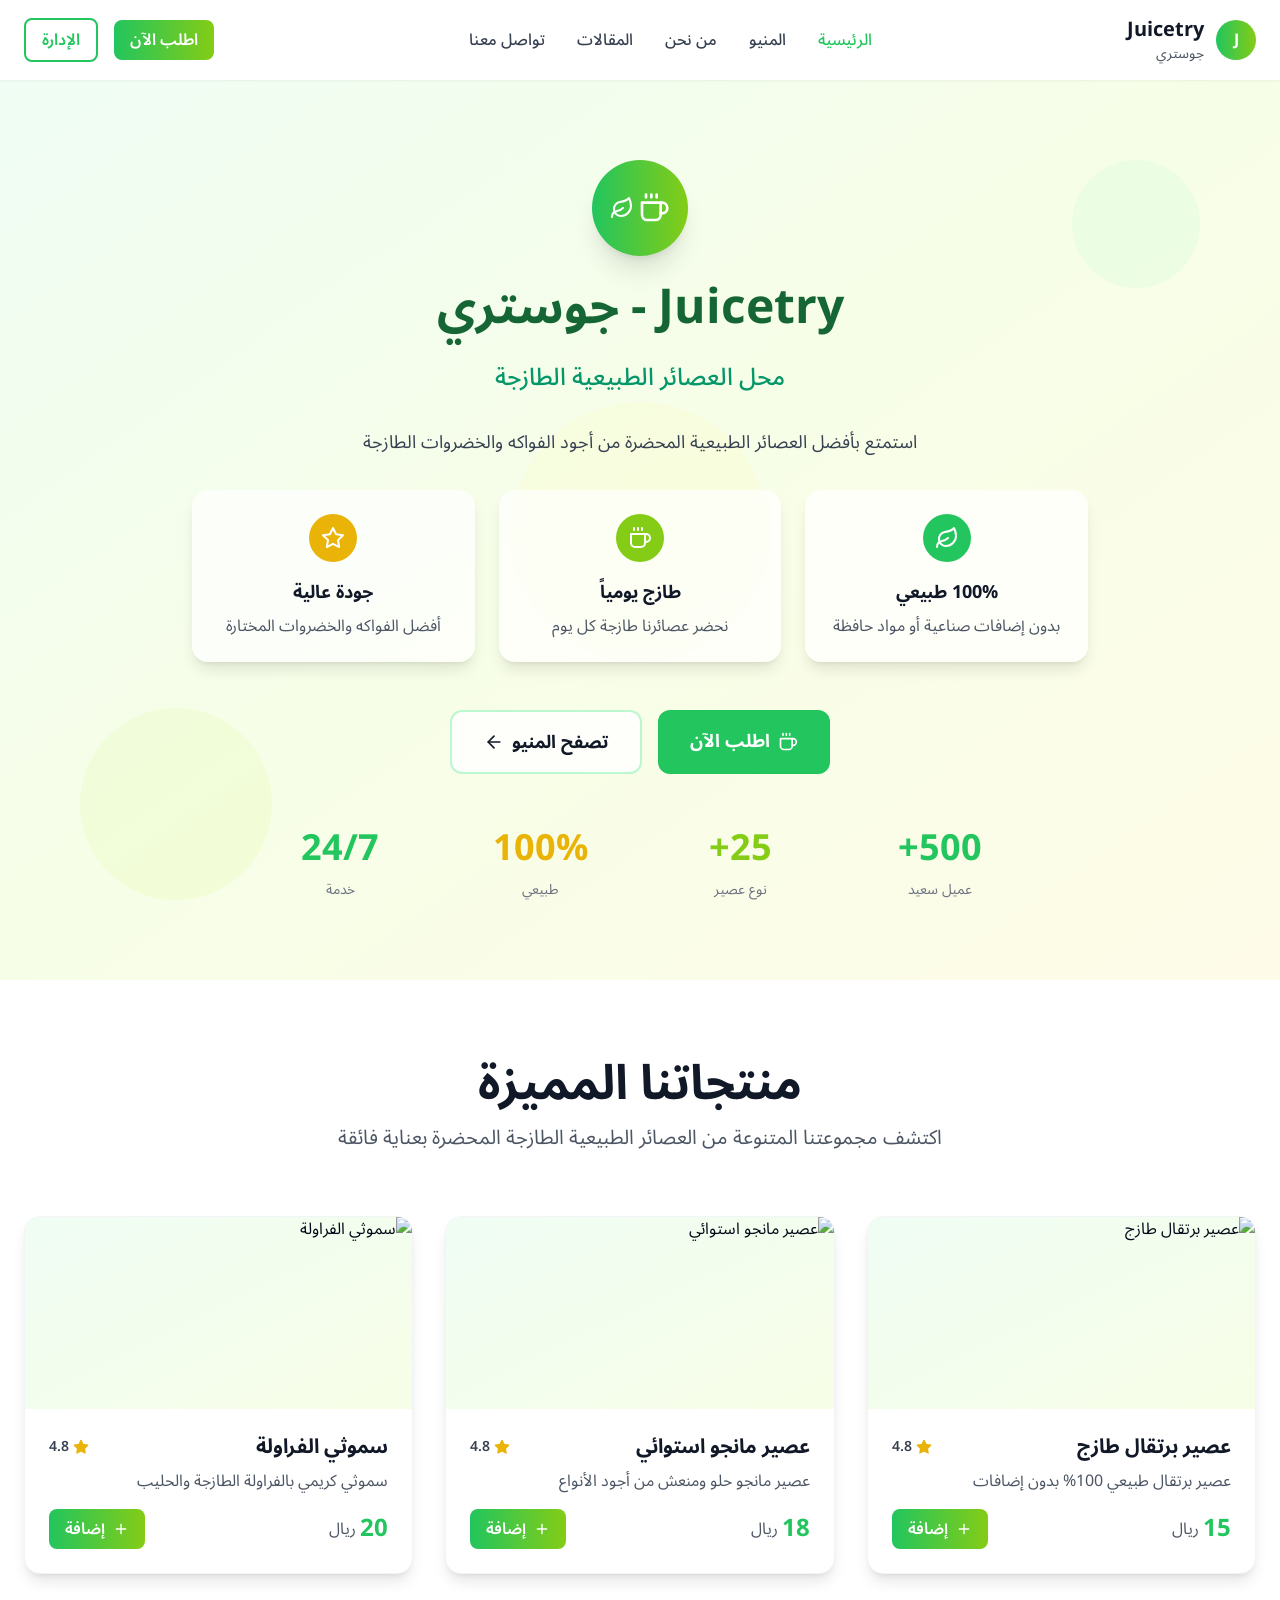
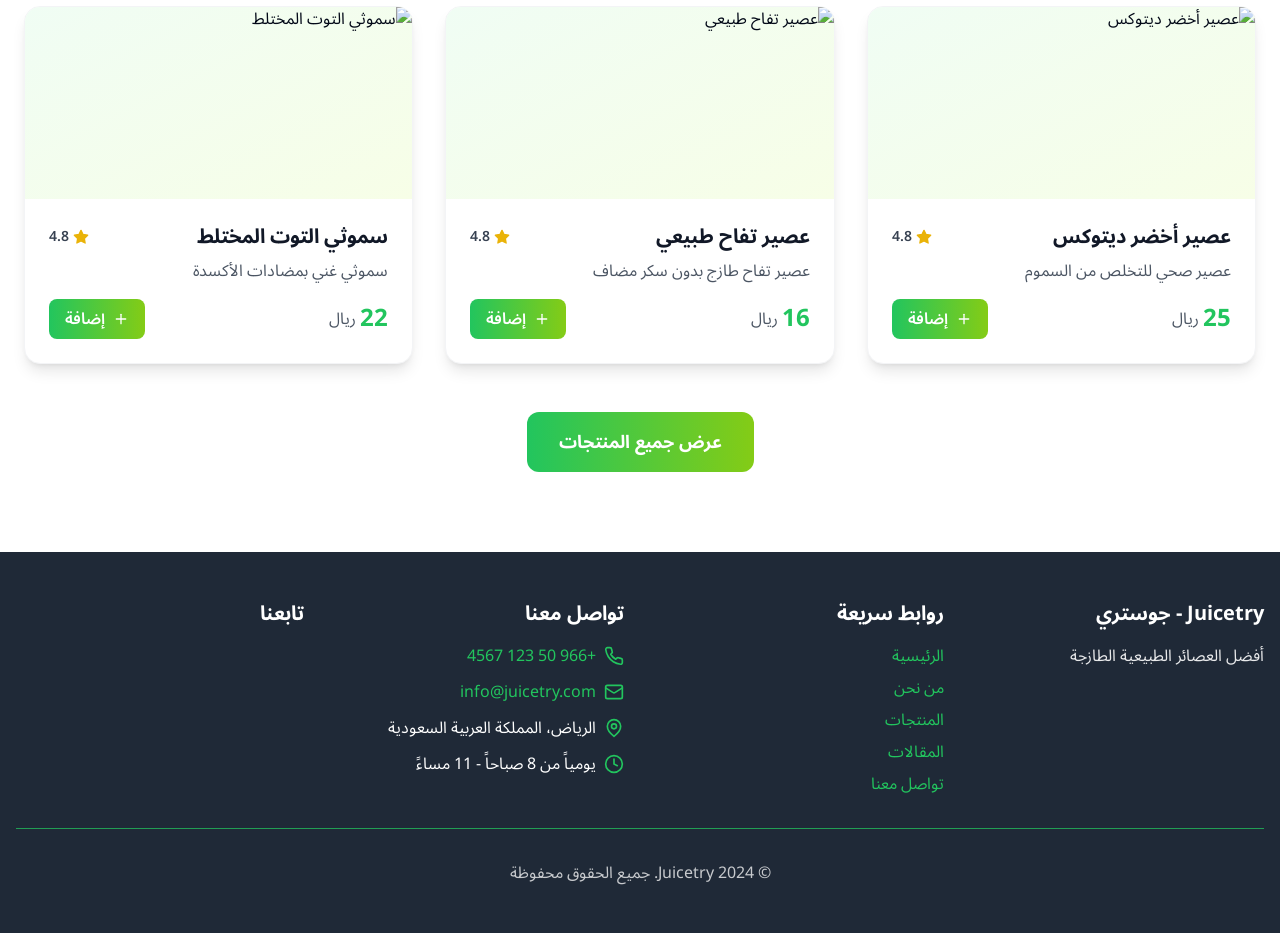
==== index.html @ 6164591e "deploy: 176f6577ddee6ef4f70b9b330761480bbc16059d" ====
<!doctype html>
<html lang="ar" dir="rtl">

<head>
  <meta charset="UTF-8" />
  <meta name="viewport" content="width=device-width, initial-scale=1.0" />
  
  <!-- Primary Meta Tags -->
  <title>Juicetry - جوستري | أفضل عصائر طبيعية طازجة في السعودية</title>
  <meta name="title" content="Juicetry - جوستري | أفضل عصائر طبيعية طازجة في السعودية" />
  <meta name="description" content="استمتع بأفضل العصائر الطبيعية الطازجة المحضرة يومياً من أجود الفواكه والخضروات. عصائر صحية ولذيذة في الرياض والمملكة العربية السعودية" />
  <meta name="keywords" content="عصائر طبيعية, عصير طازج, عصير صحي, جوستري, Juicetry, عصائر الرياض, عصائر السعودية, مشروبات صحية, عصير فواكه, عصير خضروات" />
  <meta name="author" content="Juicetry" />
  <meta name="robots" content="index, follow, max-image-preview:large, max-snippet:-1, max-video-preview:-1" />
  <meta name="googlebot" content="index, follow" />
  
  <!-- Open Graph / Facebook -->
  <meta property="og:type" content="website" />
  <meta property="og:url" content="https://juicetry.com/" />
  <meta property="og:title" content="Juicetry - جوستري | أفضل عصائر طبيعية طازجة" />
  <meta property="og:description" content="استمتع بأفضل العصائر الطبيعية الطازجة المحضرة يومياً من أجود الفواكه والخضروات" />
  <meta property="og:image" content="https://ijpugtvfckmptzegdchr.supabase.co/storage/v1/object/public/images/juicetry-og-image.jpg" />
  <meta property="og:site_name" content="Juicetry - جوستري" />
  <meta property="og:locale" content="ar_SA" />
  <meta property="og:locale:alternate" content="en_US" />
  
  <!-- Twitter -->
  <meta name="twitter:card" content="summary_large_image" />
  <meta name="twitter:url" content="https://juicetry.com/" />
  <meta name="twitter:title" content="Juicetry - جوستري | أفضل عصائر طبيعية طازجة" />
  <meta name="twitter:description" content="استمتع بأفضل العصائر الطبيعية الطازجة المحضرة يومياً من أجود الفواكه والخضروات" />
  <meta name="twitter:image" content="https://ijpugtvfckmptzegdchr.supabase.co/storage/v1/object/public/images/juicetry-og-image.jpg" />
  <meta name="twitter:site" content="@juicetry" />
  <meta name="twitter:creator" content="@juicetry" />
  
  <!-- Mobile -->
  <meta name="mobile-web-app-capable" content="yes" />
  <meta name="apple-mobile-web-app-capable" content="yes" />
  <meta name="apple-mobile-web-app-status-bar-style" content="default" />
  <meta name="apple-mobile-web-app-title" content="Juicetry" />
  
  <!-- Theme Color -->
  <meta name="theme-color" content="#22c55e" />
  <meta name="msapplication-TileColor" content="#22c55e" />
  
  <!-- Favicon -->
  <link rel="icon" type="image/svg+xml" href="/favicon.svg" />
  <link rel="apple-touch-icon" href="/apple-touch-icon.png" />
  
  <!-- Canonical -->
  <link rel="canonical" href="https://juicetry.com/" />
  
  <!-- Alternate Languages -->
  <link rel="alternate" hreflang="ar" href="https://juicetry.com/" />
  <link rel="alternate" hreflang="en" href="https://juicetry.com/en/" />
  <link rel="alternate" hreflang="x-default" href="https://juicetry.com/" />
  
  <!-- Preconnect -->
  <link rel="preconnect" href="https://ijpugtvfckmptzegdchr.supabase.co" />
  <link rel="dns-prefetch" href="https://ijpugtvfckmptzegdchr.supabase.co" />
  
  <!-- JSON-LD Structured Data -->
  <script type="application/ld+json">
  {
    "@context": "https://schema.org",
    "@type": "Restaurant",
    "name": "Juicetry - جوستري",
    "description": "أفضل عصائر طبيعية طازجة في السعودية",
    "url": "https://juicetry.com",
    "logo": "https://juicetry.com/logo.png",
    "image": "https://ijpugtvfckmptzegdchr.supabase.co/storage/v1/object/public/images/juicetry-og-image.jpg",
    "servesCuisine": "عصائر طبيعية",
    "priceRange": "$$",
    "address": {
      "@type": "PostalAddress",
      "addressCountry": "SA",
      "addressLocality": "الرياض",
      "addressRegion": "الرياض"
    },
    "geo": {
      "@type": "GeoCoordinates",
      "latitude": "24.7136",
      "longitude": "46.6753"
    },
    "telephone": "+966501234567",
    "openingHours": "Mo-Su 08:00-23:00",
    "sameAs": [
      "https://www.facebook.com/juicetry",
      "https://www.instagram.com/juicetry",
      "https://twitter.com/juicetry"
    ]
  }
  </script>
  <script type="module" crossorigin src="/assets/index-l0TXcqcv.js"></script>
  <link rel="stylesheet" crossorigin href="/assets/index-n435HY2Z.css">
</head>

<body>
  <div id="root"></div>
</body>

</html>
---- assets/index-n435HY2Z.css ----
@import"https://fonts.googleapis.com/css2?family=Noto+Sans+Arabic:wght@100;200;300;400;500;600;700;800;900&display=swap";:root{--primary-color: #edd674;--secondary-color: #f05a36;--accent-color: #9a488d;--neutral-color: #6b6b6b;--coral-color: #f5907e;--dark-color: #291719;--teal-color: #68a29f;--primary-50: #fefbf0;--primary-100: #fef7e0;--primary-200: #fdecc0;--primary-300: #fbd894;--primary-400: #f7c166;--primary-500: #edd674;--primary-600: #d4b84a;--primary-700: #b19b3c;--primary-800: #8f7d35;--primary-900: #756630;--secondary-50: #fef4f2;--secondary-100: #fee7e2;--secondary-200: #fdd4ca;--secondary-300: #fbb5a5;--secondary-400: #f78971;--secondary-500: #f05a36;--secondary-600: #e1421f;--secondary-700: #bd3317;--secondary-800: #9c2c18;--secondary-900: #822a1a;--accent-50: #faf7fc;--accent-100: #f4edf8;--accent-200: #eadcf1;--accent-300: #d9c0e6;--accent-400: #c297d6;--accent-500: #9a488d;--accent-600: #8a4080;--accent-700: #7a3872;--accent-800: #6b3065;--accent-900: #5c2858;--text-primary: #291719;--text-secondary: #6b6b6b;--text-light: #ffffff;--text-muted: #9ca3af;--bg-primary: #ffffff;--bg-secondary: #fefbf0;--bg-accent: #f9fafb;--bg-dark: #291719;--border-light: #e5e7eb;--border-medium: #d1d5db;--border-dark: #6b7280;--shadow-sm: 0 1px 2px 0 rgb(0 0 0 / .05);--shadow-md: 0 4px 6px -1px rgb(0 0 0 / .1), 0 2px 4px -2px rgb(0 0 0 / .1);--shadow-lg: 0 10px 15px -3px rgb(0 0 0 / .1), 0 4px 6px -4px rgb(0 0 0 / .1);--shadow-xl: 0 20px 25px -5px rgb(0 0 0 / .1), 0 8px 10px -6px rgb(0 0 0 / .1);--gradient-primary: linear-gradient(135deg, var(--primary-color) 0%, var(--secondary-color) 100%);--gradient-secondary: linear-gradient(135deg, var(--accent-color) 0%, var(--teal-color) 100%);--gradient-warm: linear-gradient(135deg, var(--coral-color) 0%, var(--secondary-color) 100%);--gradient-cool: linear-gradient(135deg, var(--teal-color) 0%, var(--accent-color) 100%)}.text-primary{color:var(--primary-color)}.text-secondary{color:var(--secondary-color)}.text-accent{color:var(--accent-color)}.text-dark{color:var(--dark-color)}.text-teal{color:var(--teal-color)}.text-coral{color:var(--coral-color)}.bg-primary{background-color:var(--primary-color)}.bg-secondary{background-color:var(--secondary-color)}.bg-accent{background-color:var(--accent-color)}.bg-dark{background-color:var(--dark-color)}.bg-teal{background-color:var(--teal-color)}.bg-coral{background-color:var(--coral-color)}.bg-gradient-primary{background:var(--gradient-primary)}.bg-gradient-secondary{background:var(--gradient-secondary)}.bg-gradient-warm{background:var(--gradient-warm)}.bg-gradient-cool{background:var(--gradient-cool)}.border-primary{border-color:var(--primary-color)}.border-secondary{border-color:var(--secondary-color)}.border-accent{border-color:var(--accent-color)}.btn-primary{background:var(--gradient-primary);color:var(--text-primary);border:none;padding:12px 24px;border-radius:12px;font-weight:600;transition:all .3s ease;box-shadow:var(--shadow-md)}.btn-primary:hover{transform:translateY(-2px);box-shadow:var(--shadow-lg)}.btn-secondary{background:var(--gradient-secondary);color:var(--text-light);border:none;padding:12px 24px;border-radius:12px;font-weight:600;transition:all .3s ease;box-shadow:var(--shadow-md)}.btn-secondary:hover{transform:translateY(-2px);box-shadow:var(--shadow-lg)}.card-modern{background:var(--bg-primary);border-radius:16px;box-shadow:var(--shadow-lg);overflow:hidden;transition:all .3s ease;border:1px solid var(--border-light)}.card-modern:hover{transform:translateY(-4px);box-shadow:var(--shadow-xl)}.text-gradient-primary{background:var(--gradient-primary);-webkit-background-clip:text;-webkit-text-fill-color:transparent;background-clip:text}.text-gradient-secondary{background:var(--gradient-secondary);-webkit-background-clip:text;-webkit-text-fill-color:transparent;background-clip:text}.loading-spinner{width:32px;height:32px;border:3px solid #f3f4f6;border-top:3px solid #22c55e;border-radius:50%;animation:spin 1s linear infinite}@keyframes spin{0%{transform:rotate(0)}to{transform:rotate(360deg)}}.animate-pulse-fast{animation:pulse-fast 1.5s cubic-bezier(.4,0,.6,1) infinite}@keyframes pulse-fast{0%,to{opacity:1}50%{opacity:.7}}.transition-fast{transition:all .2s ease-in-out}.gradient-green{background:linear-gradient(135deg,#22c55e,#84cc16)}.gradient-lime{background:linear-gradient(135deg,#84cc16,#eab308)}.gradient-natural{background:linear-gradient(135deg,#22c55e,#84cc16,#eab308)}.glass-light{background:#fffc;-webkit-backdrop-filter:blur(8px);backdrop-filter:blur(8px);border:1px solid rgba(255,255,255,.2)}.hover-lift{transition:transform .2s ease-in-out}.hover-lift:hover{transform:translateY(-2px)}.hover-scale{transition:transform .2s ease-in-out}.hover-scale:hover{transform:scale(1.02)}.shadow-soft{box-shadow:0 4px 6px -1px #0000001a,0 2px 4px -1px #0000000f}.shadow-medium{box-shadow:0 10px 15px -3px #0000001a,0 4px 6px -2px #0000000d}.will-change-transform{will-change:transform}.will-change-opacity{will-change:opacity}@media(prefers-reduced-motion:reduce){.animate-pulse-fast,.loading-spinner{animation:none}.transition-fast,.hover-lift,.hover-scale{transition:none}}@media(max-width:768px){.glass-light{-webkit-backdrop-filter:blur(4px);backdrop-filter:blur(4px)}}@media print{.loading-spinner,.animate-pulse-fast{display:none}}*,:before,:after{--tw-border-spacing-x: 0;--tw-border-spacing-y: 0;--tw-translate-x: 0;--tw-translate-y: 0;--tw-rotate: 0;--tw-skew-x: 0;--tw-skew-y: 0;--tw-scale-x: 1;--tw-scale-y: 1;--tw-pan-x: ;--tw-pan-y: ;--tw-pinch-zoom: ;--tw-scroll-snap-strictness: proximity;--tw-gradient-from-position: ;--tw-gradient-via-position: ;--tw-gradient-to-position: ;--tw-ordinal: ;--tw-slashed-zero: ;--tw-numeric-figure: ;--tw-numeric-spacing: ;--tw-numeric-fraction: ;--tw-ring-inset: ;--tw-ring-offset-width: 0px;--tw-ring-offset-color: #fff;--tw-ring-color: rgb(59 130 246 / .5);--tw-ring-offset-shadow: 0 0 #0000;--tw-ring-shadow: 0 0 #0000;--tw-shadow: 0 0 #0000;--tw-shadow-colored: 0 0 #0000;--tw-blur: ;--tw-brightness: ;--tw-contrast: ;--tw-grayscale: ;--tw-hue-rotate: ;--tw-invert: ;--tw-saturate: ;--tw-sepia: ;--tw-drop-shadow: ;--tw-backdrop-blur: ;--tw-backdrop-brightness: ;--tw-backdrop-contrast: ;--tw-backdrop-grayscale: ;--tw-backdrop-hue-rotate: ;--tw-backdrop-invert: ;--tw-backdrop-opacity: ;--tw-backdrop-saturate: ;--tw-backdrop-sepia: ;--tw-contain-size: ;--tw-contain-layout: ;--tw-contain-paint: ;--tw-contain-style: }::backdrop{--tw-border-spacing-x: 0;--tw-border-spacing-y: 0;--tw-translate-x: 0;--tw-translate-y: 0;--tw-rotate: 0;--tw-skew-x: 0;--tw-skew-y: 0;--tw-scale-x: 1;--tw-scale-y: 1;--tw-pan-x: ;--tw-pan-y: ;--tw-pinch-zoom: ;--tw-scroll-snap-strictness: proximity;--tw-gradient-from-position: ;--tw-gradient-via-position: ;--tw-gradient-to-position: ;--tw-ordinal: ;--tw-slashed-zero: ;--tw-numeric-figure: ;--tw-numeric-spacing: ;--tw-numeric-fraction: ;--tw-ring-inset: ;--tw-ring-offset-width: 0px;--tw-ring-offset-color: #fff;--tw-ring-color: rgb(59 130 246 / .5);--tw-ring-offset-shadow: 0 0 #0000;--tw-ring-shadow: 0 0 #0000;--tw-shadow: 0 0 #0000;--tw-shadow-colored: 0 0 #0000;--tw-blur: ;--tw-brightness: ;--tw-contrast: ;--tw-grayscale: ;--tw-hue-rotate: ;--tw-invert: ;--tw-saturate: ;--tw-sepia: ;--tw-drop-shadow: ;--tw-backdrop-blur: ;--tw-backdrop-brightness: ;--tw-backdrop-contrast: ;--tw-backdrop-grayscale: ;--tw-backdrop-hue-rotate: ;--tw-backdrop-invert: ;--tw-backdrop-opacity: ;--tw-backdrop-saturate: ;--tw-backdrop-sepia: ;--tw-contain-size: ;--tw-contain-layout: ;--tw-contain-paint: ;--tw-contain-style: }*,:before,:after{box-sizing:border-box;border-width:0;border-style:solid;border-color:#e5e7eb}:before,:after{--tw-content: ""}html,:host{line-height:1.5;-webkit-text-size-adjust:100%;-moz-tab-size:4;-o-tab-size:4;tab-size:4;font-family:Noto Sans Arabic,Cairo,Segoe UI,sans-serif;font-feature-settings:normal;font-variation-settings:normal;-webkit-tap-highlight-color:transparent}body{margin:0;line-height:inherit}hr{height:0;color:inherit;border-top-width:1px}abbr:where([title]){-webkit-text-decoration:underline dotted;text-decoration:underline dotted}h1,h2,h3,h4,h5,h6{font-size:inherit;font-weight:inherit}a{color:inherit;text-decoration:inherit}b,strong{font-weight:bolder}code,kbd,samp,pre{font-family:ui-monospace,SFMono-Regular,Menlo,Monaco,Consolas,Liberation Mono,Courier New,monospace;font-feature-settings:normal;font-variation-settings:normal;font-size:1em}small{font-size:80%}sub,sup{font-size:75%;line-height:0;position:relative;vertical-align:baseline}sub{bottom:-.25em}sup{top:-.5em}table{text-indent:0;border-color:inherit;border-collapse:collapse}button,input,optgroup,select,textarea{font-family:inherit;font-feature-settings:inherit;font-variation-settings:inherit;font-size:100%;font-weight:inherit;line-height:inherit;letter-spacing:inherit;color:inherit;margin:0;padding:0}button,select{text-transform:none}button,input:where([type=button]),input:where([type=reset]),input:where([type=submit]){-webkit-appearance:button;background-color:transparent;background-image:none}:-moz-focusring{outline:auto}:-moz-ui-invalid{box-shadow:none}progress{vertical-align:baseline}::-webkit-inner-spin-button,::-webkit-outer-spin-button{height:auto}[type=search]{-webkit-appearance:textfield;outline-offset:-2px}::-webkit-search-decoration{-webkit-appearance:none}::-webkit-file-upload-button{-webkit-appearance:button;font:inherit}summary{display:list-item}blockquote,dl,dd,h1,h2,h3,h4,h5,h6,hr,figure,p,pre{margin:0}fieldset{margin:0;padding:0}legend{padding:0}ol,ul,menu{list-style:none;margin:0;padding:0}dialog{padding:0}textarea{resize:vertical}input::-moz-placeholder,textarea::-moz-placeholder{opacity:1;color:#9ca3af}input::placeholder,textarea::placeholder{opacity:1;color:#9ca3af}button,[role=button]{cursor:pointer}:disabled{cursor:default}img,svg,video,canvas,audio,iframe,embed,object{display:block;vertical-align:middle}img,video{max-width:100%;height:auto}[hidden]:where(:not([hidden=until-found])){display:none}:root{--radius: .5rem;--background: 0 0% 100%;--foreground: 222.2 84% 4.9%;--card: 0 0% 100%;--card-foreground: 222.2 84% 4.9%;--popover: 0 0% 100%;--popover-foreground: 222.2 84% 4.9%;--primary: 222.2 47.4% 11.2%;--primary-foreground: 210 40% 98%;--secondary: 210 40% 96.1%;--secondary-foreground: 222.2 47.4% 11.2%;--muted: 210 40% 96.1%;--muted-foreground: 215.4 16.3% 46.9%;--accent: 210 40% 96.1%;--accent-foreground: 222.2 47.4% 11.2%;--destructive: 0 84.2% 60.2%;--destructive-foreground: 210 40% 98%;--border: 214.3 31.8% 91.4%;--input: 214.3 31.8% 91.4%;--ring: 222.2 84% 4.9%;--sidebar-background: 0 0% 98%;--sidebar-foreground: 240 5.3% 26.1%;--sidebar-primary: 240 5.9% 10%;--sidebar-primary-foreground: 0 0% 98%;--sidebar-accent: 240 4.8% 95.9%;--sidebar-accent-foreground: 240 5.9% 10%;--sidebar-border: 220 13% 91%;--sidebar-ring: 217.2 91.2% 59.8% }.dark{--background: 222.2 84% 4.9%;--foreground: 210 40% 98%;--card: 222.2 84% 4.9%;--card-foreground: 210 40% 98%;--popover: 222.2 84% 4.9%;--popover-foreground: 210 40% 98%;--primary: 210 40% 98%;--primary-foreground: 222.2 47.4% 11.2%;--secondary: 217.2 32.6% 17.5%;--secondary-foreground: 210 40% 98%;--muted: 217.2 32.6% 17.5%;--muted-foreground: 215 20.2% 65.1%;--accent: 217.2 32.6% 17.5%;--accent-foreground: 210 40% 98%;--destructive: 0 62.8% 30.6%;--destructive-foreground: 210 40% 98%;--border: 217.2 32.6% 17.5%;--input: 217.2 32.6% 17.5%;--ring: 212.7 26.8% 83.9%;--sidebar-background: 240 5.9% 10%;--sidebar-foreground: 240 4.8% 95.9%;--sidebar-primary: 224.3 76.3% 48%;--sidebar-primary-foreground: 0 0% 100%;--sidebar-accent: 240 3.7% 15.9%;--sidebar-accent-foreground: 240 4.8% 95.9%;--sidebar-border: 240 3.7% 15.9%;--sidebar-ring: 217.2 91.2% 59.8% }*{border-color:hsl(var(--border))}body{background-color:hsl(var(--background));color:hsl(var(--foreground));font-family:Noto Sans Arabic,Cairo,Segoe UI,Tahoma,Geneva,Verdana,sans-serif;direction:rtl;text-align:right}html{direction:rtl}.container{width:100%;margin-right:auto;margin-left:auto;padding-right:2rem;padding-left:2rem}@media(min-width:1400px){.container{max-width:1400px}}.visible{visibility:visible}.static{position:static}.absolute{position:absolute}.relative{position:relative}.sticky{position:sticky}.inset-0{top:0;right:0;bottom:0;left:0}.-bottom-1{bottom:-.25rem}.-bottom-4{bottom:-1rem}.-bottom-6{bottom:-1.5rem}.-bottom-8{bottom:-2rem}.-left-10{left:-2.5rem}.-left-12{left:-3rem}.-left-4{left:-1rem}.-left-6{left:-1.5rem}.-right-10{right:-2.5rem}.-right-12{right:-3rem}.-right-16{right:-4rem}.-right-3{right:-.75rem}.-right-4{right:-1rem}.-right-6{right:-1.5rem}.-top-3{top:-.75rem}.-top-4{top:-1rem}.-top-6{top:-1.5rem}.bottom-0{bottom:0}.bottom-10{bottom:2.5rem}.bottom-20{bottom:5rem}.bottom-24{bottom:6rem}.bottom-3{bottom:.75rem}.bottom-4{bottom:1rem}.bottom-6{bottom:1.5rem}.bottom-8{bottom:2rem}.left-0{left:0}.left-1\/2{left:50%}.left-1\/4{left:25%}.left-10{left:2.5rem}.left-16{left:4rem}.left-2{left:.5rem}.left-20{left:5rem}.left-3{left:.75rem}.left-4{left:1rem}.left-40{left:10rem}.left-6{left:1.5rem}.right-0{right:0}.right-10{right:2.5rem}.right-16{right:4rem}.right-2{right:.5rem}.right-20{right:5rem}.right-3{right:.75rem}.right-4{right:1rem}.top-0{top:0}.top-1\/2{top:50%}.top-10{top:2.5rem}.top-16{top:4rem}.top-2{top:.5rem}.top-2\.5{top:.625rem}.top-20{top:5rem}.top-3{top:.75rem}.top-4{top:1rem}.top-40{top:10rem}.top-full{top:100%}.z-10{z-index:10}.z-20{z-index:20}.z-40{z-index:40}.z-50{z-index:50}.order-1{order:1}.order-2{order:2}.order-3{order:3}.col-span-full{grid-column:1 / -1}.mx-4{margin-left:1rem;margin-right:1rem}.mx-auto{margin-left:auto;margin-right:auto}.my-2{margin-top:.5rem;margin-bottom:.5rem}.mb-1{margin-bottom:.25rem}.mb-12{margin-bottom:3rem}.mb-16{margin-bottom:4rem}.mb-2{margin-bottom:.5rem}.mb-20{margin-bottom:5rem}.mb-3{margin-bottom:.75rem}.mb-4{margin-bottom:1rem}.mb-6{margin-bottom:1.5rem}.mb-8{margin-bottom:2rem}.ml-1{margin-left:.25rem}.ml-2{margin-left:.5rem}.ml-4{margin-left:1rem}.mr-1{margin-right:.25rem}.mr-2{margin-right:.5rem}.mr-3{margin-right:.75rem}.mr-4{margin-right:1rem}.mr-auto{margin-right:auto}.mt-0\.5{margin-top:.125rem}.mt-1{margin-top:.25rem}.mt-12{margin-top:3rem}.mt-16{margin-top:4rem}.mt-2{margin-top:.5rem}.mt-3{margin-top:.75rem}.mt-4{margin-top:1rem}.mt-6{margin-top:1.5rem}.mt-8{margin-top:2rem}.mt-auto{margin-top:auto}.line-clamp-1{overflow:hidden;display:-webkit-box;-webkit-box-orient:vertical;-webkit-line-clamp:1}.line-clamp-2{overflow:hidden;display:-webkit-box;-webkit-box-orient:vertical;-webkit-line-clamp:2}.line-clamp-3{overflow:hidden;display:-webkit-box;-webkit-box-orient:vertical;-webkit-line-clamp:3}.line-clamp-4{overflow:hidden;display:-webkit-box;-webkit-box-orient:vertical;-webkit-line-clamp:4}.block{display:block}.inline-block{display:inline-block}.inline{display:inline}.flex{display:flex}.inline-flex{display:inline-flex}.table{display:table}.grid{display:grid}.hidden{display:none}.aspect-video{aspect-ratio:16 / 9}.h-0\.5{height:.125rem}.h-1{height:.25rem}.h-10{height:2.5rem}.h-11{height:2.75rem}.h-12{height:3rem}.h-16{height:4rem}.h-2{height:.5rem}.h-20{height:5rem}.h-24{height:6rem}.h-28{height:7rem}.h-3{height:.75rem}.h-32{height:8rem}.h-4{height:1rem}.h-40{height:10rem}.h-48{height:12rem}.h-5{height:1.25rem}.h-52{height:13rem}.h-56{height:14rem}.h-6{height:1.5rem}.h-64{height:16rem}.h-72{height:18rem}.h-8{height:2rem}.h-80{height:20rem}.h-9{height:2.25rem}.h-96{height:24rem}.h-\[500px\]{height:500px}.h-full{height:100%}.h-screen{height:100vh}.max-h-96{max-height:24rem}.max-h-\[90vh\]{max-height:90vh}.max-h-\[95vh\]{max-height:95vh}.max-h-\[calc\(95vh-60px\)\]{max-height:calc(95vh - 60px)}.min-h-96{min-height:24rem}.min-h-\[600px\]{min-height:600px}.min-h-screen{min-height:100vh}.w-1{width:.25rem}.w-10{width:2.5rem}.w-12{width:3rem}.w-16{width:4rem}.w-2{width:.5rem}.w-20{width:5rem}.w-24{width:6rem}.w-28{width:7rem}.w-3{width:.75rem}.w-32{width:8rem}.w-4{width:1rem}.w-40{width:10rem}.w-48{width:12rem}.w-5{width:1.25rem}.w-6{width:1.5rem}.w-64{width:16rem}.w-72{width:18rem}.w-8{width:2rem}.w-80{width:20rem}.w-96{width:24rem}.w-auto{width:auto}.w-full{width:100%}.min-w-0{min-width:0px}.max-w-2xl{max-width:42rem}.max-w-3xl{max-width:48rem}.max-w-4xl{max-width:56rem}.max-w-6xl{max-width:72rem}.max-w-7xl{max-width:80rem}.max-w-lg{max-width:32rem}.max-w-md{max-width:28rem}.max-w-none{max-width:none}.max-w-xs{max-width:20rem}.flex-1{flex:1 1 0%}.flex-shrink-0{flex-shrink:0}.flex-grow{flex-grow:1}.-translate-x-1\/2{--tw-translate-x: -50%;transform:translate(var(--tw-translate-x),var(--tw-translate-y)) rotate(var(--tw-rotate)) skew(var(--tw-skew-x)) skewY(var(--tw-skew-y)) scaleX(var(--tw-scale-x)) scaleY(var(--tw-scale-y))}.-translate-x-full{--tw-translate-x: -100%;transform:translate(var(--tw-translate-x),var(--tw-translate-y)) rotate(var(--tw-rotate)) skew(var(--tw-skew-x)) skewY(var(--tw-skew-y)) scaleX(var(--tw-scale-x)) scaleY(var(--tw-scale-y))}.-translate-y-1\/2{--tw-translate-y: -50%;transform:translate(var(--tw-translate-x),var(--tw-translate-y)) rotate(var(--tw-rotate)) skew(var(--tw-skew-x)) skewY(var(--tw-skew-y)) scaleX(var(--tw-scale-x)) scaleY(var(--tw-scale-y))}.-skew-x-12{--tw-skew-x: -12deg;transform:translate(var(--tw-translate-x),var(--tw-translate-y)) rotate(var(--tw-rotate)) skew(var(--tw-skew-x)) skewY(var(--tw-skew-y)) scaleX(var(--tw-scale-x)) scaleY(var(--tw-scale-y))}.scale-105{--tw-scale-x: 1.05;--tw-scale-y: 1.05;transform:translate(var(--tw-translate-x),var(--tw-translate-y)) rotate(var(--tw-rotate)) skew(var(--tw-skew-x)) skewY(var(--tw-skew-y)) scaleX(var(--tw-scale-x)) scaleY(var(--tw-scale-y))}.scale-110{--tw-scale-x: 1.1;--tw-scale-y: 1.1;transform:translate(var(--tw-translate-x),var(--tw-translate-y)) rotate(var(--tw-rotate)) skew(var(--tw-skew-x)) skewY(var(--tw-skew-y)) scaleX(var(--tw-scale-x)) scaleY(var(--tw-scale-y))}.scale-125{--tw-scale-x: 1.25;--tw-scale-y: 1.25;transform:translate(var(--tw-translate-x),var(--tw-translate-y)) rotate(var(--tw-rotate)) skew(var(--tw-skew-x)) skewY(var(--tw-skew-y)) scaleX(var(--tw-scale-x)) scaleY(var(--tw-scale-y))}.transform{transform:translate(var(--tw-translate-x),var(--tw-translate-y)) rotate(var(--tw-rotate)) skew(var(--tw-skew-x)) skewY(var(--tw-skew-y)) scaleX(var(--tw-scale-x)) scaleY(var(--tw-scale-y))}@keyframes bounce{0%,to{transform:translateY(-25%);animation-timing-function:cubic-bezier(.8,0,1,1)}50%{transform:none;animation-timing-function:cubic-bezier(0,0,.2,1)}}.animate-bounce{animation:bounce 1s infinite}@keyframes pulse{50%{opacity:.5}}.animate-pulse{animation:pulse 2s cubic-bezier(.4,0,.6,1) infinite}.cursor-not-allowed{cursor:not-allowed}.cursor-pointer{cursor:pointer}.resize-none{resize:none}.appearance-none{-webkit-appearance:none;-moz-appearance:none;appearance:none}.grid-cols-1{grid-template-columns:repeat(1,minmax(0,1fr))}.grid-cols-2{grid-template-columns:repeat(2,minmax(0,1fr))}.grid-cols-3{grid-template-columns:repeat(3,minmax(0,1fr))}.grid-cols-4{grid-template-columns:repeat(4,minmax(0,1fr))}.grid-cols-5{grid-template-columns:repeat(5,minmax(0,1fr))}.grid-cols-8{grid-template-columns:repeat(8,minmax(0,1fr))}.grid-cols-9{grid-template-columns:repeat(9,minmax(0,1fr))}.flex-col{flex-direction:column}.flex-wrap{flex-wrap:wrap}.items-start{align-items:flex-start}.items-end{align-items:flex-end}.items-center{align-items:center}.justify-end{justify-content:flex-end}.justify-center{justify-content:center}.justify-between{justify-content:space-between}.gap-0\.5{gap:.125rem}.gap-1{gap:.25rem}.gap-1\.5{gap:.375rem}.gap-12{gap:3rem}.gap-16{gap:4rem}.gap-2{gap:.5rem}.gap-3{gap:.75rem}.gap-4{gap:1rem}.gap-6{gap:1.5rem}.gap-8{gap:2rem}.space-x-1>:not([hidden])~:not([hidden]){--tw-space-x-reverse: 0;margin-right:calc(.25rem * var(--tw-space-x-reverse));margin-left:calc(.25rem * calc(1 - var(--tw-space-x-reverse)))}.space-y-1>:not([hidden])~:not([hidden]){--tw-space-y-reverse: 0;margin-top:calc(.25rem * calc(1 - var(--tw-space-y-reverse)));margin-bottom:calc(.25rem * var(--tw-space-y-reverse))}.space-y-2>:not([hidden])~:not([hidden]){--tw-space-y-reverse: 0;margin-top:calc(.5rem * calc(1 - var(--tw-space-y-reverse)));margin-bottom:calc(.5rem * var(--tw-space-y-reverse))}.space-y-3>:not([hidden])~:not([hidden]){--tw-space-y-reverse: 0;margin-top:calc(.75rem * calc(1 - var(--tw-space-y-reverse)));margin-bottom:calc(.75rem * var(--tw-space-y-reverse))}.space-y-4>:not([hidden])~:not([hidden]){--tw-space-y-reverse: 0;margin-top:calc(1rem * calc(1 - var(--tw-space-y-reverse)));margin-bottom:calc(1rem * var(--tw-space-y-reverse))}.space-y-6>:not([hidden])~:not([hidden]){--tw-space-y-reverse: 0;margin-top:calc(1.5rem * calc(1 - var(--tw-space-y-reverse)));margin-bottom:calc(1.5rem * var(--tw-space-y-reverse))}.space-y-8>:not([hidden])~:not([hidden]){--tw-space-y-reverse: 0;margin-top:calc(2rem * calc(1 - var(--tw-space-y-reverse)));margin-bottom:calc(2rem * var(--tw-space-y-reverse))}.divide-y>:not([hidden])~:not([hidden]){--tw-divide-y-reverse: 0;border-top-width:calc(1px * calc(1 - var(--tw-divide-y-reverse)));border-bottom-width:calc(1px * var(--tw-divide-y-reverse))}.divide-gray-200>:not([hidden])~:not([hidden]){--tw-divide-opacity: 1;border-color:rgb(229 231 235 / var(--tw-divide-opacity, 1))}.overflow-auto{overflow:auto}.overflow-hidden{overflow:hidden}.overflow-x-auto{overflow-x:auto}.overflow-y-auto{overflow-y:auto}.truncate{overflow:hidden;text-overflow:ellipsis;white-space:nowrap}.whitespace-nowrap{white-space:nowrap}.rounded{border-radius:.25rem}.rounded-2xl{border-radius:1rem}.rounded-3xl{border-radius:1.5rem}.rounded-full{border-radius:9999px}.rounded-lg{border-radius:var(--radius)}.rounded-xl{border-radius:.75rem}.rounded-r-full{border-top-right-radius:9999px;border-bottom-right-radius:9999px}.border{border-width:1px}.border-0{border-width:0px}.border-2{border-width:2px}.border-4{border-width:4px}.border-b{border-bottom-width:1px}.border-b-2{border-bottom-width:2px}.border-l-4{border-left-width:4px}.border-r{border-right-width:1px}.border-t{border-top-width:1px}.border-dashed{border-style:dashed}.border-accent{--tw-border-opacity: 1;border-color:rgb(154 72 141 / var(--tw-border-opacity, 1))}.border-blue-200{--tw-border-opacity: 1;border-color:rgb(191 219 254 / var(--tw-border-opacity, 1))}.border-blue-500{--tw-border-opacity: 1;border-color:rgb(59 130 246 / var(--tw-border-opacity, 1))}.border-gray-100{--tw-border-opacity: 1;border-color:rgb(243 244 246 / var(--tw-border-opacity, 1))}.border-gray-200{--tw-border-opacity: 1;border-color:rgb(229 231 235 / var(--tw-border-opacity, 1))}.border-gray-200\/50{border-color:#e5e7eb80}.border-gray-300{--tw-border-opacity: 1;border-color:rgb(209 213 219 / var(--tw-border-opacity, 1))}.border-gray-400{--tw-border-opacity: 1;border-color:rgb(156 163 175 / var(--tw-border-opacity, 1))}.border-gray-800{--tw-border-opacity: 1;border-color:rgb(31 41 55 / var(--tw-border-opacity, 1))}.border-green-100{--tw-border-opacity: 1;border-color:rgb(220 252 231 / var(--tw-border-opacity, 1))}.border-green-100\/50{border-color:#dcfce780}.border-green-200{--tw-border-opacity: 1;border-color:rgb(187 247 208 / var(--tw-border-opacity, 1))}.border-green-400{--tw-border-opacity: 1;border-color:rgb(74 222 128 / var(--tw-border-opacity, 1))}.border-green-500{--tw-border-opacity: 1;border-color:rgb(34 197 94 / var(--tw-border-opacity, 1))}.border-green-600{--tw-border-opacity: 1;border-color:rgb(22 163 74 / var(--tw-border-opacity, 1))}.border-indigo-600{--tw-border-opacity: 1;border-color:rgb(79 70 229 / var(--tw-border-opacity, 1))}.border-juicetry-dark{--tw-border-opacity: 1;border-color:rgb(41 23 25 / var(--tw-border-opacity, 1))}.border-juicetry-primary{--tw-border-opacity: 1;border-color:rgb(237 214 116 / var(--tw-border-opacity, 1))}.border-juicetry-primary\/30{border-color:#edd6744d}.border-orange-200{--tw-border-opacity: 1;border-color:rgb(254 215 170 / var(--tw-border-opacity, 1))}.border-orange-500{--tw-border-opacity: 1;border-color:rgb(249 115 22 / var(--tw-border-opacity, 1))}.border-orange-600{--tw-border-opacity: 1;border-color:rgb(234 88 12 / var(--tw-border-opacity, 1))}.border-primary{--tw-border-opacity: 1;border-color:rgb(237 214 116 / var(--tw-border-opacity, 1))}.border-purple-500{--tw-border-opacity: 1;border-color:rgb(168 85 247 / var(--tw-border-opacity, 1))}.border-red-200{--tw-border-opacity: 1;border-color:rgb(254 202 202 / var(--tw-border-opacity, 1))}.border-red-500{--tw-border-opacity: 1;border-color:rgb(239 68 68 / var(--tw-border-opacity, 1))}.border-secondary{--tw-border-opacity: 1;border-color:rgb(240 90 54 / var(--tw-border-opacity, 1))}.border-transparent{border-color:transparent}.border-white{--tw-border-opacity: 1;border-color:rgb(255 255 255 / var(--tw-border-opacity, 1))}.border-white\/20{border-color:#fff3}.border-white\/30{border-color:#ffffff4d}.border-yellow-200{--tw-border-opacity: 1;border-color:rgb(254 240 138 / var(--tw-border-opacity, 1))}.border-yellow-600{--tw-border-opacity: 1;border-color:rgb(202 138 4 / var(--tw-border-opacity, 1))}.border-t-transparent{border-top-color:transparent}.bg-accent{--tw-bg-opacity: 1;background-color:rgb(154 72 141 / var(--tw-bg-opacity, 1))}.bg-black{--tw-bg-opacity: 1;background-color:rgb(0 0 0 / var(--tw-bg-opacity, 1))}.bg-black\/20{background-color:#0003}.bg-black\/30{background-color:#0000004d}.bg-black\/40{background-color:#0006}.bg-black\/60{background-color:#0009}.bg-blue-100{--tw-bg-opacity: 1;background-color:rgb(219 234 254 / var(--tw-bg-opacity, 1))}.bg-blue-400{--tw-bg-opacity: 1;background-color:rgb(96 165 250 / var(--tw-bg-opacity, 1))}.bg-blue-50{--tw-bg-opacity: 1;background-color:rgb(239 246 255 / var(--tw-bg-opacity, 1))}.bg-blue-500{--tw-bg-opacity: 1;background-color:rgb(59 130 246 / var(--tw-bg-opacity, 1))}.bg-blue-600{--tw-bg-opacity: 1;background-color:rgb(37 99 235 / var(--tw-bg-opacity, 1))}.bg-emerald-100{--tw-bg-opacity: 1;background-color:rgb(209 250 229 / var(--tw-bg-opacity, 1))}.bg-gray-100{--tw-bg-opacity: 1;background-color:rgb(243 244 246 / var(--tw-bg-opacity, 1))}.bg-gray-200{--tw-bg-opacity: 1;background-color:rgb(229 231 235 / var(--tw-bg-opacity, 1))}.bg-gray-300{--tw-bg-opacity: 1;background-color:rgb(209 213 219 / var(--tw-bg-opacity, 1))}.bg-gray-400{--tw-bg-opacity: 1;background-color:rgb(156 163 175 / var(--tw-bg-opacity, 1))}.bg-gray-50{--tw-bg-opacity: 1;background-color:rgb(249 250 251 / var(--tw-bg-opacity, 1))}.bg-gray-500{--tw-bg-opacity: 1;background-color:rgb(107 114 128 / var(--tw-bg-opacity, 1))}.bg-gray-800{--tw-bg-opacity: 1;background-color:rgb(31 41 55 / var(--tw-bg-opacity, 1))}.bg-gray-900{--tw-bg-opacity: 1;background-color:rgb(17 24 39 / var(--tw-bg-opacity, 1))}.bg-green-100{--tw-bg-opacity: 1;background-color:rgb(220 252 231 / var(--tw-bg-opacity, 1))}.bg-green-200{--tw-bg-opacity: 1;background-color:rgb(187 247 208 / var(--tw-bg-opacity, 1))}.bg-green-400{--tw-bg-opacity: 1;background-color:rgb(74 222 128 / var(--tw-bg-opacity, 1))}.bg-green-50{--tw-bg-opacity: 1;background-color:rgb(240 253 244 / var(--tw-bg-opacity, 1))}.bg-green-500{--tw-bg-opacity: 1;background-color:rgb(34 197 94 / var(--tw-bg-opacity, 1))}.bg-green-600{--tw-bg-opacity: 1;background-color:rgb(22 163 74 / var(--tw-bg-opacity, 1))}.bg-indigo-100{--tw-bg-opacity: 1;background-color:rgb(224 231 255 / var(--tw-bg-opacity, 1))}.bg-indigo-600{--tw-bg-opacity: 1;background-color:rgb(79 70 229 / var(--tw-bg-opacity, 1))}.bg-juicetry-coral{--tw-bg-opacity: 1;background-color:rgb(240 90 54 / var(--tw-bg-opacity, 1))}.bg-juicetry-primary{--tw-bg-opacity: 1;background-color:rgb(237 214 116 / var(--tw-bg-opacity, 1))}.bg-juicetry-primary\/20{background-color:#edd67433}.bg-juicetry-primary\/90{background-color:#edd674e6}.bg-juicetry-purple{--tw-bg-opacity: 1;background-color:rgb(154 72 141 / var(--tw-bg-opacity, 1))}.bg-juicetry-teal{--tw-bg-opacity: 1;background-color:rgb(104 162 159 / var(--tw-bg-opacity, 1))}.bg-lime-100{--tw-bg-opacity: 1;background-color:rgb(236 252 203 / var(--tw-bg-opacity, 1))}.bg-lime-200{--tw-bg-opacity: 1;background-color:rgb(217 249 157 / var(--tw-bg-opacity, 1))}.bg-lime-500{--tw-bg-opacity: 1;background-color:rgb(132 204 22 / var(--tw-bg-opacity, 1))}.bg-orange-100{--tw-bg-opacity: 1;background-color:rgb(255 237 213 / var(--tw-bg-opacity, 1))}.bg-orange-200{--tw-bg-opacity: 1;background-color:rgb(254 215 170 / var(--tw-bg-opacity, 1))}.bg-orange-400{--tw-bg-opacity: 1;background-color:rgb(251 146 60 / var(--tw-bg-opacity, 1))}.bg-orange-50{--tw-bg-opacity: 1;background-color:rgb(255 247 237 / var(--tw-bg-opacity, 1))}.bg-orange-500{--tw-bg-opacity: 1;background-color:rgb(249 115 22 / var(--tw-bg-opacity, 1))}.bg-orange-600{--tw-bg-opacity: 1;background-color:rgb(234 88 12 / var(--tw-bg-opacity, 1))}.bg-pink-100{--tw-bg-opacity: 1;background-color:rgb(252 231 243 / var(--tw-bg-opacity, 1))}.bg-primary{--tw-bg-opacity: 1;background-color:rgb(237 214 116 / var(--tw-bg-opacity, 1))}.bg-purple-100{--tw-bg-opacity: 1;background-color:rgb(243 232 255 / var(--tw-bg-opacity, 1))}.bg-purple-200{--tw-bg-opacity: 1;background-color:rgb(233 213 255 / var(--tw-bg-opacity, 1))}.bg-purple-500{--tw-bg-opacity: 1;background-color:rgb(168 85 247 / var(--tw-bg-opacity, 1))}.bg-red-100{--tw-bg-opacity: 1;background-color:rgb(254 226 226 / var(--tw-bg-opacity, 1))}.bg-red-50{--tw-bg-opacity: 1;background-color:rgb(254 242 242 / var(--tw-bg-opacity, 1))}.bg-red-500{--tw-bg-opacity: 1;background-color:rgb(239 68 68 / var(--tw-bg-opacity, 1))}.bg-red-600{--tw-bg-opacity: 1;background-color:rgb(220 38 38 / var(--tw-bg-opacity, 1))}.bg-secondary{--tw-bg-opacity: 1;background-color:rgb(240 90 54 / var(--tw-bg-opacity, 1))}.bg-transparent{background-color:transparent}.bg-white{--tw-bg-opacity: 1;background-color:rgb(255 255 255 / var(--tw-bg-opacity, 1))}.bg-white\/10{background-color:#ffffff1a}.bg-white\/20{background-color:#fff3}.bg-white\/30{background-color:#ffffff4d}.bg-white\/5{background-color:#ffffff0d}.bg-white\/50{background-color:#ffffff80}.bg-white\/70{background-color:#ffffffb3}.bg-white\/80{background-color:#fffc}.bg-white\/90{background-color:#ffffffe6}.bg-white\/95{background-color:#fffffff2}.bg-yellow-100{--tw-bg-opacity: 1;background-color:rgb(254 249 195 / var(--tw-bg-opacity, 1))}.bg-yellow-200{--tw-bg-opacity: 1;background-color:rgb(254 240 138 / var(--tw-bg-opacity, 1))}.bg-yellow-300{--tw-bg-opacity: 1;background-color:rgb(253 224 71 / var(--tw-bg-opacity, 1))}.bg-yellow-400{--tw-bg-opacity: 1;background-color:rgb(250 204 21 / var(--tw-bg-opacity, 1))}.bg-yellow-50{--tw-bg-opacity: 1;background-color:rgb(254 252 232 / var(--tw-bg-opacity, 1))}.bg-yellow-500{--tw-bg-opacity: 1;background-color:rgb(234 179 8 / var(--tw-bg-opacity, 1))}.bg-yellow-600{--tw-bg-opacity: 1;background-color:rgb(202 138 4 / var(--tw-bg-opacity, 1))}.bg-opacity-20{--tw-bg-opacity: .2}.bg-opacity-50{--tw-bg-opacity: .5}.bg-opacity-70{--tw-bg-opacity: .7}.bg-\[radial-gradient\(circle_at_50\%_50\%\,rgba\(255\,255\,255\,0\.1\)_2px\,transparent_2px\)\]{background-image:radial-gradient(circle at 50% 50%,rgba(255,255,255,.1) 2px,transparent 2px)}.bg-gradient-to-b{background-image:linear-gradient(to bottom,var(--tw-gradient-stops))}.bg-gradient-to-br{background-image:linear-gradient(to bottom right,var(--tw-gradient-stops))}.bg-gradient-to-r{background-image:linear-gradient(to right,var(--tw-gradient-stops))}.bg-gradient-to-t{background-image:linear-gradient(to top,var(--tw-gradient-stops))}.from-amber-50{--tw-gradient-from: #fffbeb var(--tw-gradient-from-position);--tw-gradient-to: rgb(255 251 235 / 0) var(--tw-gradient-to-position);--tw-gradient-stops: var(--tw-gradient-from), var(--tw-gradient-to)}.from-amber-500{--tw-gradient-from: #f59e0b var(--tw-gradient-from-position);--tw-gradient-to: rgb(245 158 11 / 0) var(--tw-gradient-to-position);--tw-gradient-stops: var(--tw-gradient-from), var(--tw-gradient-to)}.from-black\/50{--tw-gradient-from: rgb(0 0 0 / .5) var(--tw-gradient-from-position);--tw-gradient-to: rgb(0 0 0 / 0) var(--tw-gradient-to-position);--tw-gradient-stops: var(--tw-gradient-from), var(--tw-gradient-to)}.from-black\/60{--tw-gradient-from: rgb(0 0 0 / .6) var(--tw-gradient-from-position);--tw-gradient-to: rgb(0 0 0 / 0) var(--tw-gradient-to-position);--tw-gradient-stops: var(--tw-gradient-from), var(--tw-gradient-to)}.from-blue-400{--tw-gradient-from: #60a5fa var(--tw-gradient-from-position);--tw-gradient-to: rgb(96 165 250 / 0) var(--tw-gradient-to-position);--tw-gradient-stops: var(--tw-gradient-from), var(--tw-gradient-to)}.from-blue-50{--tw-gradient-from: #eff6ff var(--tw-gradient-from-position);--tw-gradient-to: rgb(239 246 255 / 0) var(--tw-gradient-to-position);--tw-gradient-stops: var(--tw-gradient-from), var(--tw-gradient-to)}.from-blue-500{--tw-gradient-from: #3b82f6 var(--tw-gradient-from-position);--tw-gradient-to: rgb(59 130 246 / 0) var(--tw-gradient-to-position);--tw-gradient-stops: var(--tw-gradient-from), var(--tw-gradient-to)}.from-cyan-100{--tw-gradient-from: #cffafe var(--tw-gradient-from-position);--tw-gradient-to: rgb(207 250 254 / 0) var(--tw-gradient-to-position);--tw-gradient-stops: var(--tw-gradient-from), var(--tw-gradient-to)}.from-emerald-100{--tw-gradient-from: #d1fae5 var(--tw-gradient-from-position);--tw-gradient-to: rgb(209 250 229 / 0) var(--tw-gradient-to-position);--tw-gradient-stops: var(--tw-gradient-from), var(--tw-gradient-to)}.from-emerald-50{--tw-gradient-from: #ecfdf5 var(--tw-gradient-from-position);--tw-gradient-to: rgb(236 253 245 / 0) var(--tw-gradient-to-position);--tw-gradient-stops: var(--tw-gradient-from), var(--tw-gradient-to)}.from-emerald-500{--tw-gradient-from: #10b981 var(--tw-gradient-from-position);--tw-gradient-to: rgb(16 185 129 / 0) var(--tw-gradient-to-position);--tw-gradient-stops: var(--tw-gradient-from), var(--tw-gradient-to)}.from-gray-100{--tw-gradient-from: #f3f4f6 var(--tw-gradient-from-position);--tw-gradient-to: rgb(243 244 246 / 0) var(--tw-gradient-to-position);--tw-gradient-stops: var(--tw-gradient-from), var(--tw-gradient-to)}.from-gray-50{--tw-gradient-from: #f9fafb var(--tw-gradient-from-position);--tw-gradient-to: rgb(249 250 251 / 0) var(--tw-gradient-to-position);--tw-gradient-stops: var(--tw-gradient-from), var(--tw-gradient-to)}.from-gray-50\/50{--tw-gradient-from: rgb(249 250 251 / .5) var(--tw-gradient-from-position);--tw-gradient-to: rgb(249 250 251 / 0) var(--tw-gradient-to-position);--tw-gradient-stops: var(--tw-gradient-from), var(--tw-gradient-to)}.from-gray-900{--tw-gradient-from: #111827 var(--tw-gradient-from-position);--tw-gradient-to: rgb(17 24 39 / 0) var(--tw-gradient-to-position);--tw-gradient-stops: var(--tw-gradient-from), var(--tw-gradient-to)}.from-green-100{--tw-gradient-from: #dcfce7 var(--tw-gradient-from-position);--tw-gradient-to: rgb(220 252 231 / 0) var(--tw-gradient-to-position);--tw-gradient-stops: var(--tw-gradient-from), var(--tw-gradient-to)}.from-green-200{--tw-gradient-from: #bbf7d0 var(--tw-gradient-from-position);--tw-gradient-to: rgb(187 247 208 / 0) var(--tw-gradient-to-position);--tw-gradient-stops: var(--tw-gradient-from), var(--tw-gradient-to)}.from-green-300{--tw-gradient-from: #86efac var(--tw-gradient-from-position);--tw-gradient-to: rgb(134 239 172 / 0) var(--tw-gradient-to-position);--tw-gradient-stops: var(--tw-gradient-from), var(--tw-gradient-to)}.from-green-400{--tw-gradient-from: #4ade80 var(--tw-gradient-from-position);--tw-gradient-to: rgb(74 222 128 / 0) var(--tw-gradient-to-position);--tw-gradient-stops: var(--tw-gradient-from), var(--tw-gradient-to)}.from-green-50{--tw-gradient-from: #f0fdf4 var(--tw-gradient-from-position);--tw-gradient-to: rgb(240 253 244 / 0) var(--tw-gradient-to-position);--tw-gradient-stops: var(--tw-gradient-from), var(--tw-gradient-to)}.from-green-500{--tw-gradient-from: #22c55e var(--tw-gradient-from-position);--tw-gradient-to: rgb(34 197 94 / 0) var(--tw-gradient-to-position);--tw-gradient-stops: var(--tw-gradient-from), var(--tw-gradient-to)}.from-green-600{--tw-gradient-from: #16a34a var(--tw-gradient-from-position);--tw-gradient-to: rgb(22 163 74 / 0) var(--tw-gradient-to-position);--tw-gradient-stops: var(--tw-gradient-from), var(--tw-gradient-to)}.from-green-700{--tw-gradient-from: #15803d var(--tw-gradient-from-position);--tw-gradient-to: rgb(21 128 61 / 0) var(--tw-gradient-to-position);--tw-gradient-stops: var(--tw-gradient-from), var(--tw-gradient-to)}.from-indigo-100{--tw-gradient-from: #e0e7ff var(--tw-gradient-from-position);--tw-gradient-to: rgb(224 231 255 / 0) var(--tw-gradient-to-position);--tw-gradient-stops: var(--tw-gradient-from), var(--tw-gradient-to)}.from-indigo-400{--tw-gradient-from: #818cf8 var(--tw-gradient-from-position);--tw-gradient-to: rgb(129 140 248 / 0) var(--tw-gradient-to-position);--tw-gradient-stops: var(--tw-gradient-from), var(--tw-gradient-to)}.from-juicetry-dark{--tw-gradient-from: #291719 var(--tw-gradient-from-position);--tw-gradient-to: rgb(41 23 25 / 0) var(--tw-gradient-to-position);--tw-gradient-stops: var(--tw-gradient-from), var(--tw-gradient-to)}.from-juicetry-primary{--tw-gradient-from: #edd674 var(--tw-gradient-from-position);--tw-gradient-to: rgb(237 214 116 / 0) var(--tw-gradient-to-position);--tw-gradient-stops: var(--tw-gradient-from), var(--tw-gradient-to)}.from-juicetry-primary\/10{--tw-gradient-from: rgb(237 214 116 / .1) var(--tw-gradient-from-position);--tw-gradient-to: rgb(237 214 116 / 0) var(--tw-gradient-to-position);--tw-gradient-stops: var(--tw-gradient-from), var(--tw-gradient-to)}.from-juicetry-primary\/20{--tw-gradient-from: rgb(237 214 116 / .2) var(--tw-gradient-from-position);--tw-gradient-to: rgb(237 214 116 / 0) var(--tw-gradient-to-position);--tw-gradient-stops: var(--tw-gradient-from), var(--tw-gradient-to)}.from-juicetry-purple{--tw-gradient-from: #9a488d var(--tw-gradient-from-position);--tw-gradient-to: rgb(154 72 141 / 0) var(--tw-gradient-to-position);--tw-gradient-stops: var(--tw-gradient-from), var(--tw-gradient-to)}.from-juicetry-purple\/20{--tw-gradient-from: rgb(154 72 141 / .2) var(--tw-gradient-from-position);--tw-gradient-to: rgb(154 72 141 / 0) var(--tw-gradient-to-position);--tw-gradient-stops: var(--tw-gradient-from), var(--tw-gradient-to)}.from-lime-400{--tw-gradient-from: #a3e635 var(--tw-gradient-from-position);--tw-gradient-to: rgb(163 230 53 / 0) var(--tw-gradient-to-position);--tw-gradient-stops: var(--tw-gradient-from), var(--tw-gradient-to)}.from-lime-500{--tw-gradient-from: #84cc16 var(--tw-gradient-from-position);--tw-gradient-to: rgb(132 204 22 / 0) var(--tw-gradient-to-position);--tw-gradient-stops: var(--tw-gradient-from), var(--tw-gradient-to)}.from-orange-100{--tw-gradient-from: #ffedd5 var(--tw-gradient-from-position);--tw-gradient-to: rgb(255 237 213 / 0) var(--tw-gradient-to-position);--tw-gradient-stops: var(--tw-gradient-from), var(--tw-gradient-to)}.from-orange-200{--tw-gradient-from: #fed7aa var(--tw-gradient-from-position);--tw-gradient-to: rgb(254 215 170 / 0) var(--tw-gradient-to-position);--tw-gradient-stops: var(--tw-gradient-from), var(--tw-gradient-to)}.from-orange-300{--tw-gradient-from: #fdba74 var(--tw-gradient-from-position);--tw-gradient-to: rgb(253 186 116 / 0) var(--tw-gradient-to-position);--tw-gradient-stops: var(--tw-gradient-from), var(--tw-gradient-to)}.from-orange-400{--tw-gradient-from: #fb923c var(--tw-gradient-from-position);--tw-gradient-to: rgb(251 146 60 / 0) var(--tw-gradient-to-position);--tw-gradient-stops: var(--tw-gradient-from), var(--tw-gradient-to)}.from-orange-50{--tw-gradient-from: #fff7ed var(--tw-gradient-from-position);--tw-gradient-to: rgb(255 247 237 / 0) var(--tw-gradient-to-position);--tw-gradient-stops: var(--tw-gradient-from), var(--tw-gradient-to)}.from-orange-500{--tw-gradient-from: #f97316 var(--tw-gradient-from-position);--tw-gradient-to: rgb(249 115 22 / 0) var(--tw-gradient-to-position);--tw-gradient-stops: var(--tw-gradient-from), var(--tw-gradient-to)}.from-orange-600{--tw-gradient-from: #ea580c var(--tw-gradient-from-position);--tw-gradient-to: rgb(234 88 12 / 0) var(--tw-gradient-to-position);--tw-gradient-stops: var(--tw-gradient-from), var(--tw-gradient-to)}.from-pink-100{--tw-gradient-from: #fce7f3 var(--tw-gradient-from-position);--tw-gradient-to: rgb(252 231 243 / 0) var(--tw-gradient-to-position);--tw-gradient-stops: var(--tw-gradient-from), var(--tw-gradient-to)}.from-pink-200{--tw-gradient-from: #fbcfe8 var(--tw-gradient-from-position);--tw-gradient-to: rgb(251 207 232 / 0) var(--tw-gradient-to-position);--tw-gradient-stops: var(--tw-gradient-from), var(--tw-gradient-to)}.from-pink-400{--tw-gradient-from: #f472b6 var(--tw-gradient-from-position);--tw-gradient-to: rgb(244 114 182 / 0) var(--tw-gradient-to-position);--tw-gradient-stops: var(--tw-gradient-from), var(--tw-gradient-to)}.from-primary{--tw-gradient-from: #edd674 var(--tw-gradient-from-position);--tw-gradient-to: rgb(237 214 116 / 0) var(--tw-gradient-to-position);--tw-gradient-stops: var(--tw-gradient-from), var(--tw-gradient-to)}.from-purple-100{--tw-gradient-from: #f3e8ff var(--tw-gradient-from-position);--tw-gradient-to: rgb(243 232 255 / 0) var(--tw-gradient-to-position);--tw-gradient-stops: var(--tw-gradient-from), var(--tw-gradient-to)}.from-purple-200{--tw-gradient-from: #e9d5ff var(--tw-gradient-from-position);--tw-gradient-to: rgb(233 213 255 / 0) var(--tw-gradient-to-position);--tw-gradient-stops: var(--tw-gradient-from), var(--tw-gradient-to)}.from-purple-400{--tw-gradient-from: #c084fc var(--tw-gradient-from-position);--tw-gradient-to: rgb(192 132 252 / 0) var(--tw-gradient-to-position);--tw-gradient-stops: var(--tw-gradient-from), var(--tw-gradient-to)}.from-purple-50{--tw-gradient-from: #faf5ff var(--tw-gradient-from-position);--tw-gradient-to: rgb(250 245 255 / 0) var(--tw-gradient-to-position);--tw-gradient-stops: var(--tw-gradient-from), var(--tw-gradient-to)}.from-purple-500{--tw-gradient-from: #a855f7 var(--tw-gradient-from-position);--tw-gradient-to: rgb(168 85 247 / 0) var(--tw-gradient-to-position);--tw-gradient-stops: var(--tw-gradient-from), var(--tw-gradient-to)}.from-red-100{--tw-gradient-from: #fee2e2 var(--tw-gradient-from-position);--tw-gradient-to: rgb(254 226 226 / 0) var(--tw-gradient-to-position);--tw-gradient-stops: var(--tw-gradient-from), var(--tw-gradient-to)}.from-red-50{--tw-gradient-from: #fef2f2 var(--tw-gradient-from-position);--tw-gradient-to: rgb(254 242 242 / 0) var(--tw-gradient-to-position);--tw-gradient-stops: var(--tw-gradient-from), var(--tw-gradient-to)}.from-red-500{--tw-gradient-from: #ef4444 var(--tw-gradient-from-position);--tw-gradient-to: rgb(239 68 68 / 0) var(--tw-gradient-to-position);--tw-gradient-stops: var(--tw-gradient-from), var(--tw-gradient-to)}.from-teal-100{--tw-gradient-from: #ccfbf1 var(--tw-gradient-from-position);--tw-gradient-to: rgb(204 251 241 / 0) var(--tw-gradient-to-position);--tw-gradient-stops: var(--tw-gradient-from), var(--tw-gradient-to)}.from-teal-400{--tw-gradient-from: #2dd4bf var(--tw-gradient-from-position);--tw-gradient-to: rgb(45 212 191 / 0) var(--tw-gradient-to-position);--tw-gradient-stops: var(--tw-gradient-from), var(--tw-gradient-to)}.from-teal-50{--tw-gradient-from: #f0fdfa var(--tw-gradient-from-position);--tw-gradient-to: rgb(240 253 250 / 0) var(--tw-gradient-to-position);--tw-gradient-stops: var(--tw-gradient-from), var(--tw-gradient-to)}.from-teal-500{--tw-gradient-from: #14b8a6 var(--tw-gradient-from-position);--tw-gradient-to: rgb(20 184 166 / 0) var(--tw-gradient-to-position);--tw-gradient-stops: var(--tw-gradient-from), var(--tw-gradient-to)}.from-transparent{--tw-gradient-from: transparent var(--tw-gradient-from-position);--tw-gradient-to: rgb(0 0 0 / 0) var(--tw-gradient-to-position);--tw-gradient-stops: var(--tw-gradient-from), var(--tw-gradient-to)}.from-white{--tw-gradient-from: #fff var(--tw-gradient-from-position);--tw-gradient-to: rgb(255 255 255 / 0) var(--tw-gradient-to-position);--tw-gradient-stops: var(--tw-gradient-from), var(--tw-gradient-to)}.from-yellow-100{--tw-gradient-from: #fef9c3 var(--tw-gradient-from-position);--tw-gradient-to: rgb(254 249 195 / 0) var(--tw-gradient-to-position);--tw-gradient-stops: var(--tw-gradient-from), var(--tw-gradient-to)}.from-yellow-200{--tw-gradient-from: #fef08a var(--tw-gradient-from-position);--tw-gradient-to: rgb(254 240 138 / 0) var(--tw-gradient-to-position);--tw-gradient-stops: var(--tw-gradient-from), var(--tw-gradient-to)}.from-yellow-300{--tw-gradient-from: #fde047 var(--tw-gradient-from-position);--tw-gradient-to: rgb(253 224 71 / 0) var(--tw-gradient-to-position);--tw-gradient-stops: var(--tw-gradient-from), var(--tw-gradient-to)}.from-yellow-400{--tw-gradient-from: #facc15 var(--tw-gradient-from-position);--tw-gradient-to: rgb(250 204 21 / 0) var(--tw-gradient-to-position);--tw-gradient-stops: var(--tw-gradient-from), var(--tw-gradient-to)}.from-yellow-50{--tw-gradient-from: #fefce8 var(--tw-gradient-from-position);--tw-gradient-to: rgb(254 252 232 / 0) var(--tw-gradient-to-position);--tw-gradient-stops: var(--tw-gradient-from), var(--tw-gradient-to)}.from-yellow-500{--tw-gradient-from: #eab308 var(--tw-gradient-from-position);--tw-gradient-to: rgb(234 179 8 / 0) var(--tw-gradient-to-position);--tw-gradient-stops: var(--tw-gradient-from), var(--tw-gradient-to)}.via-cyan-500{--tw-gradient-to: rgb(6 182 212 / 0) var(--tw-gradient-to-position);--tw-gradient-stops: var(--tw-gradient-from), #06b6d4 var(--tw-gradient-via-position), var(--tw-gradient-to)}.via-emerald-500{--tw-gradient-to: rgb(16 185 129 / 0) var(--tw-gradient-to-position);--tw-gradient-stops: var(--tw-gradient-from), #10b981 var(--tw-gradient-via-position), var(--tw-gradient-to)}.via-green-50\/30{--tw-gradient-to: rgb(240 253 244 / 0) var(--tw-gradient-to-position);--tw-gradient-stops: var(--tw-gradient-from), rgb(240 253 244 / .3) var(--tw-gradient-via-position), var(--tw-gradient-to)}.via-green-500{--tw-gradient-to: rgb(34 197 94 / 0) var(--tw-gradient-to-position);--tw-gradient-stops: var(--tw-gradient-from), #22c55e var(--tw-gradient-via-position), var(--tw-gradient-to)}.via-lime-100{--tw-gradient-to: rgb(236 252 203 / 0) var(--tw-gradient-to-position);--tw-gradient-stops: var(--tw-gradient-from), #ecfccb var(--tw-gradient-via-position), var(--tw-gradient-to)}.via-lime-50{--tw-gradient-to: rgb(247 254 231 / 0) var(--tw-gradient-to-position);--tw-gradient-stops: var(--tw-gradient-from), #f7fee7 var(--tw-gradient-via-position), var(--tw-gradient-to)}.via-lime-500{--tw-gradient-to: rgb(132 204 22 / 0) var(--tw-gradient-to-position);--tw-gradient-stops: var(--tw-gradient-from), #84cc16 var(--tw-gradient-via-position), var(--tw-gradient-to)}.via-lime-600{--tw-gradient-to: rgb(101 163 13 / 0) var(--tw-gradient-to-position);--tw-gradient-stops: var(--tw-gradient-from), #65a30d var(--tw-gradient-via-position), var(--tw-gradient-to)}.via-orange-50{--tw-gradient-to: rgb(255 247 237 / 0) var(--tw-gradient-to-position);--tw-gradient-stops: var(--tw-gradient-from), #fff7ed var(--tw-gradient-via-position), var(--tw-gradient-to)}.via-orange-50\/30{--tw-gradient-to: rgb(255 247 237 / 0) var(--tw-gradient-to-position);--tw-gradient-stops: var(--tw-gradient-from), rgb(255 247 237 / .3) var(--tw-gradient-via-position), var(--tw-gradient-to)}.via-orange-500{--tw-gradient-to: rgb(249 115 22 / 0) var(--tw-gradient-to-position);--tw-gradient-stops: var(--tw-gradient-from), #f97316 var(--tw-gradient-via-position), var(--tw-gradient-to)}.via-purple-500{--tw-gradient-to: rgb(168 85 247 / 0) var(--tw-gradient-to-position);--tw-gradient-stops: var(--tw-gradient-from), #a855f7 var(--tw-gradient-via-position), var(--tw-gradient-to)}.via-red-500{--tw-gradient-to: rgb(239 68 68 / 0) var(--tw-gradient-to-position);--tw-gradient-stops: var(--tw-gradient-from), #ef4444 var(--tw-gradient-via-position), var(--tw-gradient-to)}.via-rose-500{--tw-gradient-to: rgb(244 63 94 / 0) var(--tw-gradient-to-position);--tw-gradient-stops: var(--tw-gradient-from), #f43f5e var(--tw-gradient-via-position), var(--tw-gradient-to)}.via-transparent{--tw-gradient-to: rgb(0 0 0 / 0) var(--tw-gradient-to-position);--tw-gradient-stops: var(--tw-gradient-from), transparent var(--tw-gradient-via-position), var(--tw-gradient-to)}.via-violet-500{--tw-gradient-to: rgb(139 92 246 / 0) var(--tw-gradient-to-position);--tw-gradient-stops: var(--tw-gradient-from), #8b5cf6 var(--tw-gradient-via-position), var(--tw-gradient-to)}.via-white\/10{--tw-gradient-to: rgb(255 255 255 / 0) var(--tw-gradient-to-position);--tw-gradient-stops: var(--tw-gradient-from), rgb(255 255 255 / .1) var(--tw-gradient-via-position), var(--tw-gradient-to)}.via-yellow-50{--tw-gradient-to: rgb(254 252 232 / 0) var(--tw-gradient-to-position);--tw-gradient-stops: var(--tw-gradient-from), #fefce8 var(--tw-gradient-via-position), var(--tw-gradient-to)}.to-accent{--tw-gradient-to: #9a488d var(--tw-gradient-to-position)}.to-amber-100{--tw-gradient-to: #fef3c7 var(--tw-gradient-to-position)}.to-amber-600{--tw-gradient-to: #d97706 var(--tw-gradient-to-position)}.to-blue-100{--tw-gradient-to: #dbeafe var(--tw-gradient-to-position)}.to-blue-200{--tw-gradient-to: #bfdbfe var(--tw-gradient-to-position)}.to-blue-500{--tw-gradient-to: #3b82f6 var(--tw-gradient-to-position)}.to-blue-600{--tw-gradient-to: #2563eb var(--tw-gradient-to-position)}.to-cyan-100{--tw-gradient-to: #cffafe var(--tw-gradient-to-position)}.to-cyan-500{--tw-gradient-to: #06b6d4 var(--tw-gradient-to-position)}.to-emerald-100{--tw-gradient-to: #d1fae5 var(--tw-gradient-to-position)}.to-emerald-50{--tw-gradient-to: #ecfdf5 var(--tw-gradient-to-position)}.to-emerald-500{--tw-gradient-to: #10b981 var(--tw-gradient-to-position)}.to-emerald-600{--tw-gradient-to: #059669 var(--tw-gradient-to-position)}.to-gray-100{--tw-gradient-to: #f3f4f6 var(--tw-gradient-to-position)}.to-gray-200{--tw-gradient-to: #e5e7eb var(--tw-gradient-to-position)}.to-gray-700{--tw-gradient-to: #374151 var(--tw-gradient-to-position)}.to-green-100{--tw-gradient-to: #dcfce7 var(--tw-gradient-to-position)}.to-green-200{--tw-gradient-to: #bbf7d0 var(--tw-gradient-to-position)}.to-green-50{--tw-gradient-to: #f0fdf4 var(--tw-gradient-to-position)}.to-green-600{--tw-gradient-to: #16a34a var(--tw-gradient-to-position)}.to-indigo-500{--tw-gradient-to: #6366f1 var(--tw-gradient-to-position)}.to-indigo-600{--tw-gradient-to: #4f46e5 var(--tw-gradient-to-position)}.to-juicetry-coral{--tw-gradient-to: #f05a36 var(--tw-gradient-to-position)}.to-juicetry-coral\/10{--tw-gradient-to: rgb(240 90 54 / .1) var(--tw-gradient-to-position)}.to-juicetry-coral\/20{--tw-gradient-to: rgb(240 90 54 / .2) var(--tw-gradient-to-position)}.to-juicetry-lightCoral{--tw-gradient-to: #f5907e var(--tw-gradient-to-position)}.to-juicetry-primary\/10{--tw-gradient-to: rgb(237 214 116 / .1) var(--tw-gradient-to-position)}.to-juicetry-purple{--tw-gradient-to: #9a488d var(--tw-gradient-to-position)}.to-juicetry-teal{--tw-gradient-to: #68a29f var(--tw-gradient-to-position)}.to-juicetry-teal\/20{--tw-gradient-to: rgb(104 162 159 / .2) var(--tw-gradient-to-position)}.to-lime-100{--tw-gradient-to: #ecfccb var(--tw-gradient-to-position)}.to-lime-200{--tw-gradient-to: #d9f99d var(--tw-gradient-to-position)}.to-lime-300{--tw-gradient-to: #bef264 var(--tw-gradient-to-position)}.to-lime-50{--tw-gradient-to: #f7fee7 var(--tw-gradient-to-position)}.to-lime-50\/30{--tw-gradient-to: rgb(247 254 231 / .3) var(--tw-gradient-to-position)}.to-lime-500{--tw-gradient-to: #84cc16 var(--tw-gradient-to-position)}.to-lime-600{--tw-gradient-to: #65a30d var(--tw-gradient-to-position)}.to-orange-100{--tw-gradient-to: #ffedd5 var(--tw-gradient-to-position)}.to-orange-200{--tw-gradient-to: #fed7aa var(--tw-gradient-to-position)}.to-orange-300{--tw-gradient-to: #fdba74 var(--tw-gradient-to-position)}.to-orange-50{--tw-gradient-to: #fff7ed var(--tw-gradient-to-position)}.to-orange-500{--tw-gradient-to: #f97316 var(--tw-gradient-to-position)}.to-orange-600{--tw-gradient-to: #ea580c var(--tw-gradient-to-position)}.to-pink-100{--tw-gradient-to: #fce7f3 var(--tw-gradient-to-position)}.to-pink-200{--tw-gradient-to: #fbcfe8 var(--tw-gradient-to-position)}.to-pink-500{--tw-gradient-to: #ec4899 var(--tw-gradient-to-position)}.to-pink-600{--tw-gradient-to: #db2777 var(--tw-gradient-to-position)}.to-purple-100{--tw-gradient-to: #f3e8ff var(--tw-gradient-to-position)}.to-purple-500{--tw-gradient-to: #a855f7 var(--tw-gradient-to-position)}.to-purple-600{--tw-gradient-to: #9333ea var(--tw-gradient-to-position)}.to-red-100{--tw-gradient-to: #fee2e2 var(--tw-gradient-to-position)}.to-red-200{--tw-gradient-to: #fecaca var(--tw-gradient-to-position)}.to-red-50{--tw-gradient-to: #fef2f2 var(--tw-gradient-to-position)}.to-red-500{--tw-gradient-to: #ef4444 var(--tw-gradient-to-position)}.to-red-600{--tw-gradient-to: #dc2626 var(--tw-gradient-to-position)}.to-rose-100{--tw-gradient-to: #ffe4e6 var(--tw-gradient-to-position)}.to-rose-200{--tw-gradient-to: #fecdd3 var(--tw-gradient-to-position)}.to-rose-500{--tw-gradient-to: #f43f5e var(--tw-gradient-to-position)}.to-secondary{--tw-gradient-to: #f05a36 var(--tw-gradient-to-position)}.to-teal-100{--tw-gradient-to: #ccfbf1 var(--tw-gradient-to-position)}.to-teal-500{--tw-gradient-to: #14b8a6 var(--tw-gradient-to-position)}.to-teal-600{--tw-gradient-to: #0d9488 var(--tw-gradient-to-position)}.to-transparent{--tw-gradient-to: transparent var(--tw-gradient-to-position)}.to-white{--tw-gradient-to: #fff var(--tw-gradient-to-position)}.to-white\/50{--tw-gradient-to: rgb(255 255 255 / .5) var(--tw-gradient-to-position)}.to-yellow-100{--tw-gradient-to: #fef9c3 var(--tw-gradient-to-position)}.to-yellow-200{--tw-gradient-to: #fef08a var(--tw-gradient-to-position)}.to-yellow-300{--tw-gradient-to: #fde047 var(--tw-gradient-to-position)}.to-yellow-50{--tw-gradient-to: #fefce8 var(--tw-gradient-to-position)}.to-yellow-50\/30{--tw-gradient-to: rgb(254 252 232 / .3) var(--tw-gradient-to-position)}.to-yellow-500{--tw-gradient-to: #eab308 var(--tw-gradient-to-position)}.to-yellow-600{--tw-gradient-to: #ca8a04 var(--tw-gradient-to-position)}.bg-\[length\:60px_60px\]{background-size:60px 60px}.bg-clip-text{-webkit-background-clip:text;background-clip:text}.fill-current{fill:currentColor}.fill-yellow-400{fill:#facc15}.object-contain{-o-object-fit:contain;object-fit:contain}.object-cover{-o-object-fit:cover;object-fit:cover}.p-1{padding:.25rem}.p-12{padding:3rem}.p-2{padding:.5rem}.p-3{padding:.75rem}.p-4{padding:1rem}.p-5{padding:1.25rem}.p-6{padding:1.5rem}.p-8{padding:2rem}.px-10{padding-left:2.5rem;padding-right:2.5rem}.px-2{padding-left:.5rem;padding-right:.5rem}.px-2\.5{padding-left:.625rem;padding-right:.625rem}.px-3{padding-left:.75rem;padding-right:.75rem}.px-4{padding-left:1rem;padding-right:1rem}.px-5{padding-left:1.25rem;padding-right:1.25rem}.px-6{padding-left:1.5rem;padding-right:1.5rem}.px-8{padding-left:2rem;padding-right:2rem}.py-0\.5{padding-top:.125rem;padding-bottom:.125rem}.py-1{padding-top:.25rem;padding-bottom:.25rem}.py-12{padding-top:3rem;padding-bottom:3rem}.py-16{padding-top:4rem;padding-bottom:4rem}.py-2{padding-top:.5rem;padding-bottom:.5rem}.py-20{padding-top:5rem;padding-bottom:5rem}.py-3{padding-top:.75rem;padding-bottom:.75rem}.py-4{padding-top:1rem;padding-bottom:1rem}.py-5{padding-top:1.25rem;padding-bottom:1.25rem}.py-6{padding-top:1.5rem;padding-bottom:1.5rem}.py-8{padding-top:2rem;padding-bottom:2rem}.pb-12{padding-bottom:3rem}.pb-16{padding-bottom:4rem}.pb-20{padding-bottom:5rem}.pb-6{padding-bottom:1.5rem}.pb-8{padding-bottom:2rem}.pl-12{padding-left:3rem}.pl-4{padding-left:1rem}.pr-10{padding-right:2.5rem}.pt-20{padding-top:5rem}.pt-24{padding-top:6rem}.pt-4{padding-top:1rem}.pt-6{padding-top:1.5rem}.pt-8{padding-top:2rem}.text-left{text-align:left}.text-center{text-align:center}.text-right{text-align:right}.font-mono{font-family:ui-monospace,SFMono-Regular,Menlo,Monaco,Consolas,Liberation Mono,Courier New,monospace}.text-2xl{font-size:1.5rem;line-height:2rem}.text-3xl{font-size:1.875rem;line-height:2.25rem}.text-4xl{font-size:2.25rem;line-height:2.5rem}.text-5xl{font-size:3rem;line-height:1}.text-6xl{font-size:3.75rem;line-height:1}.text-base{font-size:1rem;line-height:1.5rem}.text-lg{font-size:1.125rem;line-height:1.75rem}.text-sm{font-size:.875rem;line-height:1.25rem}.text-xl{font-size:1.25rem;line-height:1.75rem}.text-xs{font-size:.75rem;line-height:1rem}.font-black{font-weight:900}.font-bold{font-weight:700}.font-medium{font-weight:500}.font-semibold{font-weight:600}.uppercase{text-transform:uppercase}.leading-relaxed{line-height:1.625}.leading-tight{line-height:1.25}.tracking-wider{letter-spacing:.05em}.text-accent{--tw-text-opacity: 1;color:rgb(154 72 141 / var(--tw-text-opacity, 1))}.text-blue-100{--tw-text-opacity: 1;color:rgb(219 234 254 / var(--tw-text-opacity, 1))}.text-blue-200{--tw-text-opacity: 1;color:rgb(191 219 254 / var(--tw-text-opacity, 1))}.text-blue-500{--tw-text-opacity: 1;color:rgb(59 130 246 / var(--tw-text-opacity, 1))}.text-blue-600{--tw-text-opacity: 1;color:rgb(37 99 235 / var(--tw-text-opacity, 1))}.text-blue-700{--tw-text-opacity: 1;color:rgb(29 78 216 / var(--tw-text-opacity, 1))}.text-blue-800{--tw-text-opacity: 1;color:rgb(30 64 175 / var(--tw-text-opacity, 1))}.text-blue-900{--tw-text-opacity: 1;color:rgb(30 58 138 / var(--tw-text-opacity, 1))}.text-cyan-600{--tw-text-opacity: 1;color:rgb(8 145 178 / var(--tw-text-opacity, 1))}.text-emerald-600{--tw-text-opacity: 1;color:rgb(5 150 105 / var(--tw-text-opacity, 1))}.text-emerald-800{--tw-text-opacity: 1;color:rgb(6 95 70 / var(--tw-text-opacity, 1))}.text-gray-300{--tw-text-opacity: 1;color:rgb(209 213 219 / var(--tw-text-opacity, 1))}.text-gray-400{--tw-text-opacity: 1;color:rgb(156 163 175 / var(--tw-text-opacity, 1))}.text-gray-500{--tw-text-opacity: 1;color:rgb(107 114 128 / var(--tw-text-opacity, 1))}.text-gray-600{--tw-text-opacity: 1;color:rgb(75 85 99 / var(--tw-text-opacity, 1))}.text-gray-700{--tw-text-opacity: 1;color:rgb(55 65 81 / var(--tw-text-opacity, 1))}.text-gray-800{--tw-text-opacity: 1;color:rgb(31 41 55 / var(--tw-text-opacity, 1))}.text-gray-900{--tw-text-opacity: 1;color:rgb(17 24 39 / var(--tw-text-opacity, 1))}.text-green-100{--tw-text-opacity: 1;color:rgb(220 252 231 / var(--tw-text-opacity, 1))}.text-green-200{--tw-text-opacity: 1;color:rgb(187 247 208 / var(--tw-text-opacity, 1))}.text-green-500{--tw-text-opacity: 1;color:rgb(34 197 94 / var(--tw-text-opacity, 1))}.text-green-600{--tw-text-opacity: 1;color:rgb(22 163 74 / var(--tw-text-opacity, 1))}.text-green-700{--tw-text-opacity: 1;color:rgb(21 128 61 / var(--tw-text-opacity, 1))}.text-green-800{--tw-text-opacity: 1;color:rgb(22 101 52 / var(--tw-text-opacity, 1))}.text-green-900{--tw-text-opacity: 1;color:rgb(20 83 45 / var(--tw-text-opacity, 1))}.text-indigo-600{--tw-text-opacity: 1;color:rgb(79 70 229 / var(--tw-text-opacity, 1))}.text-juicetry-coral{--tw-text-opacity: 1;color:rgb(240 90 54 / var(--tw-text-opacity, 1))}.text-juicetry-dark{--tw-text-opacity: 1;color:rgb(41 23 25 / var(--tw-text-opacity, 1))}.text-juicetry-dark\/80{color:#291719cc}.text-juicetry-gray{--tw-text-opacity: 1;color:rgb(107 107 107 / var(--tw-text-opacity, 1))}.text-juicetry-primary{--tw-text-opacity: 1;color:rgb(237 214 116 / var(--tw-text-opacity, 1))}.text-juicetry-primary\/20{color:#edd67433}.text-juicetry-purple{--tw-text-opacity: 1;color:rgb(154 72 141 / var(--tw-text-opacity, 1))}.text-lime-600{--tw-text-opacity: 1;color:rgb(101 163 13 / var(--tw-text-opacity, 1))}.text-orange-100{--tw-text-opacity: 1;color:rgb(255 237 213 / var(--tw-text-opacity, 1))}.text-orange-200{--tw-text-opacity: 1;color:rgb(254 215 170 / var(--tw-text-opacity, 1))}.text-orange-500{--tw-text-opacity: 1;color:rgb(249 115 22 / var(--tw-text-opacity, 1))}.text-orange-600{--tw-text-opacity: 1;color:rgb(234 88 12 / var(--tw-text-opacity, 1))}.text-orange-700{--tw-text-opacity: 1;color:rgb(194 65 12 / var(--tw-text-opacity, 1))}.text-orange-800{--tw-text-opacity: 1;color:rgb(154 52 18 / var(--tw-text-opacity, 1))}.text-pink-600{--tw-text-opacity: 1;color:rgb(219 39 119 / var(--tw-text-opacity, 1))}.text-primary{--tw-text-opacity: 1;color:rgb(237 214 116 / var(--tw-text-opacity, 1))}.text-purple-100{--tw-text-opacity: 1;color:rgb(243 232 255 / var(--tw-text-opacity, 1))}.text-purple-200{--tw-text-opacity: 1;color:rgb(233 213 255 / var(--tw-text-opacity, 1))}.text-purple-500{--tw-text-opacity: 1;color:rgb(168 85 247 / var(--tw-text-opacity, 1))}.text-purple-600{--tw-text-opacity: 1;color:rgb(147 51 234 / var(--tw-text-opacity, 1))}.text-purple-700{--tw-text-opacity: 1;color:rgb(126 34 206 / var(--tw-text-opacity, 1))}.text-purple-800{--tw-text-opacity: 1;color:rgb(107 33 168 / var(--tw-text-opacity, 1))}.text-purple-900{--tw-text-opacity: 1;color:rgb(88 28 135 / var(--tw-text-opacity, 1))}.text-red-500{--tw-text-opacity: 1;color:rgb(239 68 68 / var(--tw-text-opacity, 1))}.text-red-600{--tw-text-opacity: 1;color:rgb(220 38 38 / var(--tw-text-opacity, 1))}.text-red-700{--tw-text-opacity: 1;color:rgb(185 28 28 / var(--tw-text-opacity, 1))}.text-red-800{--tw-text-opacity: 1;color:rgb(153 27 27 / var(--tw-text-opacity, 1))}.text-secondary{--tw-text-opacity: 1;color:rgb(240 90 54 / var(--tw-text-opacity, 1))}.text-teal-600{--tw-text-opacity: 1;color:rgb(13 148 136 / var(--tw-text-opacity, 1))}.text-transparent{color:transparent}.text-white{--tw-text-opacity: 1;color:rgb(255 255 255 / var(--tw-text-opacity, 1))}.text-white\/50{color:#ffffff80}.text-white\/80{color:#fffc}.text-white\/90{color:#ffffffe6}.text-yellow-100{--tw-text-opacity: 1;color:rgb(254 249 195 / var(--tw-text-opacity, 1))}.text-yellow-200{--tw-text-opacity: 1;color:rgb(254 240 138 / var(--tw-text-opacity, 1))}.text-yellow-400{--tw-text-opacity: 1;color:rgb(250 204 21 / var(--tw-text-opacity, 1))}.text-yellow-500{--tw-text-opacity: 1;color:rgb(234 179 8 / var(--tw-text-opacity, 1))}.text-yellow-600{--tw-text-opacity: 1;color:rgb(202 138 4 / var(--tw-text-opacity, 1))}.text-yellow-700{--tw-text-opacity: 1;color:rgb(161 98 7 / var(--tw-text-opacity, 1))}.text-yellow-800{--tw-text-opacity: 1;color:rgb(133 77 14 / var(--tw-text-opacity, 1))}.underline{text-decoration-line:underline}.opacity-0{opacity:0}.opacity-10{opacity:.1}.opacity-100{opacity:1}.opacity-20{opacity:.2}.opacity-30{opacity:.3}.opacity-40{opacity:.4}.opacity-50{opacity:.5}.opacity-70{opacity:.7}.opacity-75{opacity:.75}.opacity-80{opacity:.8}.opacity-90{opacity:.9}.mix-blend-multiply{mix-blend-mode:multiply}.shadow{--tw-shadow: 0 1px 3px 0 rgb(0 0 0 / .1), 0 1px 2px -1px rgb(0 0 0 / .1);--tw-shadow-colored: 0 1px 3px 0 var(--tw-shadow-color), 0 1px 2px -1px var(--tw-shadow-color);box-shadow:var(--tw-ring-offset-shadow, 0 0 #0000),var(--tw-ring-shadow, 0 0 #0000),var(--tw-shadow)}.shadow-2xl{--tw-shadow: 0 25px 50px -12px rgb(0 0 0 / .25);--tw-shadow-colored: 0 25px 50px -12px var(--tw-shadow-color);box-shadow:var(--tw-ring-offset-shadow, 0 0 #0000),var(--tw-ring-shadow, 0 0 #0000),var(--tw-shadow)}.shadow-inner{--tw-shadow: inset 0 2px 4px 0 rgb(0 0 0 / .05);--tw-shadow-colored: inset 0 2px 4px 0 var(--tw-shadow-color);box-shadow:var(--tw-ring-offset-shadow, 0 0 #0000),var(--tw-ring-shadow, 0 0 #0000),var(--tw-shadow)}.shadow-lg{--tw-shadow: 0 10px 15px -3px rgb(0 0 0 / .1), 0 4px 6px -4px rgb(0 0 0 / .1);--tw-shadow-colored: 0 10px 15px -3px var(--tw-shadow-color), 0 4px 6px -4px var(--tw-shadow-color);box-shadow:var(--tw-ring-offset-shadow, 0 0 #0000),var(--tw-ring-shadow, 0 0 #0000),var(--tw-shadow)}.shadow-md{--tw-shadow: 0 4px 6px -1px rgb(0 0 0 / .1), 0 2px 4px -2px rgb(0 0 0 / .1);--tw-shadow-colored: 0 4px 6px -1px var(--tw-shadow-color), 0 2px 4px -2px var(--tw-shadow-color);box-shadow:var(--tw-ring-offset-shadow, 0 0 #0000),var(--tw-ring-shadow, 0 0 #0000),var(--tw-shadow)}.shadow-sm{--tw-shadow: 0 1px 2px 0 rgb(0 0 0 / .05);--tw-shadow-colored: 0 1px 2px 0 var(--tw-shadow-color);box-shadow:var(--tw-ring-offset-shadow, 0 0 #0000),var(--tw-ring-shadow, 0 0 #0000),var(--tw-shadow)}.shadow-xl{--tw-shadow: 0 20px 25px -5px rgb(0 0 0 / .1), 0 8px 10px -6px rgb(0 0 0 / .1);--tw-shadow-colored: 0 20px 25px -5px var(--tw-shadow-color), 0 8px 10px -6px var(--tw-shadow-color);box-shadow:var(--tw-ring-offset-shadow, 0 0 #0000),var(--tw-ring-shadow, 0 0 #0000),var(--tw-shadow)}.outline-none{outline:2px solid transparent;outline-offset:2px}.outline{outline-style:solid}.outline-0{outline-width:0px}.blur{--tw-blur: blur(8px);filter:var(--tw-blur) var(--tw-brightness) var(--tw-contrast) var(--tw-grayscale) var(--tw-hue-rotate) var(--tw-invert) var(--tw-saturate) var(--tw-sepia) var(--tw-drop-shadow)}.blur-2xl{--tw-blur: blur(40px);filter:var(--tw-blur) var(--tw-brightness) var(--tw-contrast) var(--tw-grayscale) var(--tw-hue-rotate) var(--tw-invert) var(--tw-saturate) var(--tw-sepia) var(--tw-drop-shadow)}.blur-3xl{--tw-blur: blur(64px);filter:var(--tw-blur) var(--tw-brightness) var(--tw-contrast) var(--tw-grayscale) var(--tw-hue-rotate) var(--tw-invert) var(--tw-saturate) var(--tw-sepia) var(--tw-drop-shadow)}.blur-lg{--tw-blur: blur(16px);filter:var(--tw-blur) var(--tw-brightness) var(--tw-contrast) var(--tw-grayscale) var(--tw-hue-rotate) var(--tw-invert) var(--tw-saturate) var(--tw-sepia) var(--tw-drop-shadow)}.blur-xl{--tw-blur: blur(24px);filter:var(--tw-blur) var(--tw-brightness) var(--tw-contrast) var(--tw-grayscale) var(--tw-hue-rotate) var(--tw-invert) var(--tw-saturate) var(--tw-sepia) var(--tw-drop-shadow)}.filter{filter:var(--tw-blur) var(--tw-brightness) var(--tw-contrast) var(--tw-grayscale) var(--tw-hue-rotate) var(--tw-invert) var(--tw-saturate) var(--tw-sepia) var(--tw-drop-shadow)}.backdrop-blur-md{--tw-backdrop-blur: blur(12px);-webkit-backdrop-filter:var(--tw-backdrop-blur) var(--tw-backdrop-brightness) var(--tw-backdrop-contrast) var(--tw-backdrop-grayscale) var(--tw-backdrop-hue-rotate) var(--tw-backdrop-invert) var(--tw-backdrop-opacity) var(--tw-backdrop-saturate) var(--tw-backdrop-sepia);backdrop-filter:var(--tw-backdrop-blur) var(--tw-backdrop-brightness) var(--tw-backdrop-contrast) var(--tw-backdrop-grayscale) var(--tw-backdrop-hue-rotate) var(--tw-backdrop-invert) var(--tw-backdrop-opacity) var(--tw-backdrop-saturate) var(--tw-backdrop-sepia)}.backdrop-blur-sm{--tw-backdrop-blur: blur(4px);-webkit-backdrop-filter:var(--tw-backdrop-blur) var(--tw-backdrop-brightness) var(--tw-backdrop-contrast) var(--tw-backdrop-grayscale) var(--tw-backdrop-hue-rotate) var(--tw-backdrop-invert) var(--tw-backdrop-opacity) var(--tw-backdrop-saturate) var(--tw-backdrop-sepia);backdrop-filter:var(--tw-backdrop-blur) var(--tw-backdrop-brightness) var(--tw-backdrop-contrast) var(--tw-backdrop-grayscale) var(--tw-backdrop-hue-rotate) var(--tw-backdrop-invert) var(--tw-backdrop-opacity) var(--tw-backdrop-saturate) var(--tw-backdrop-sepia)}.transition-all{transition-property:all;transition-timing-function:cubic-bezier(.4,0,.2,1);transition-duration:.15s}.transition-colors{transition-property:color,background-color,border-color,text-decoration-color,fill,stroke;transition-timing-function:cubic-bezier(.4,0,.2,1);transition-duration:.15s}.transition-opacity{transition-property:opacity;transition-timing-function:cubic-bezier(.4,0,.2,1);transition-duration:.15s}.transition-shadow{transition-property:box-shadow;transition-timing-function:cubic-bezier(.4,0,.2,1);transition-duration:.15s}.transition-transform{transition-property:transform;transition-timing-function:cubic-bezier(.4,0,.2,1);transition-duration:.15s}.duration-1000{transition-duration:1s}.duration-200{transition-duration:.2s}.duration-300{transition-duration:.3s}.duration-500{transition-duration:.5s}.duration-700{transition-duration:.7s}@keyframes enter{0%{opacity:var(--tw-enter-opacity, 1);transform:translate3d(var(--tw-enter-translate-x, 0),var(--tw-enter-translate-y, 0),0) scale3d(var(--tw-enter-scale, 1),var(--tw-enter-scale, 1),var(--tw-enter-scale, 1)) rotate(var(--tw-enter-rotate, 0))}}@keyframes exit{to{opacity:var(--tw-exit-opacity, 1);transform:translate3d(var(--tw-exit-translate-x, 0),var(--tw-exit-translate-y, 0),0) scale3d(var(--tw-exit-scale, 1),var(--tw-exit-scale, 1),var(--tw-exit-scale, 1)) rotate(var(--tw-exit-rotate, 0))}}.animate-in{animation-name:enter;animation-duration:.15s;--tw-enter-opacity: initial;--tw-enter-scale: initial;--tw-enter-rotate: initial;--tw-enter-translate-x: initial;--tw-enter-translate-y: initial}.fade-in-0{--tw-enter-opacity: 0}.zoom-in-95{--tw-enter-scale: .95}.duration-1000{animation-duration:1s}.duration-200{animation-duration:.2s}.duration-300{animation-duration:.3s}.duration-500{animation-duration:.5s}.duration-700{animation-duration:.7s}.running{animation-play-state:running}.rtl{direction:rtl;text-align:right}.ltr{direction:ltr;text-align:left}.line-clamp-1{overflow:hidden;display:-webkit-box;-webkit-line-clamp:1;-webkit-box-orient:vertical}.line-clamp-2{overflow:hidden;display:-webkit-box;-webkit-line-clamp:2;-webkit-box-orient:vertical}.line-clamp-3{overflow:hidden;display:-webkit-box;-webkit-line-clamp:3;-webkit-box-orient:vertical}.transition-all{transition:all .3s ease}::-webkit-scrollbar{width:8px}::-webkit-scrollbar-track{background:#f1f1f1}::-webkit-scrollbar-thumb{background:#d1d5db;border-radius:4px}::-webkit-scrollbar-thumb:hover{background:#9ca3af}img{-o-object-position:top;object-position:top;max-width:100%;height:auto}@keyframes spin{to{transform:rotate(360deg)}}.animate-spin{animation:spin 1s linear infinite}.gradient-orange{background:linear-gradient(135deg,#ff7849,#ffa726)}.gradient-gray{background:linear-gradient(135deg,#667eea,#764ba2)}.hover-lift{transition:transform .3s ease,box-shadow .3s ease}.hover-lift:hover{transform:translateY(-4px);box-shadow:0 10px 25px #0000001a}.btn-primary{border-radius:var(--radius);--tw-bg-opacity: 1;background-color:rgb(249 115 22 / var(--tw-bg-opacity, 1));padding:.75rem 1.5rem;font-weight:600;--tw-text-opacity: 1;color:rgb(255 255 255 / var(--tw-text-opacity, 1));transition-property:color,background-color,border-color,text-decoration-color,fill,stroke;transition-timing-function:cubic-bezier(.4,0,.2,1);transition-duration:.15s}.btn-primary:hover{--tw-bg-opacity: 1;background-color:rgb(234 88 12 / var(--tw-bg-opacity, 1))}.btn-secondary{border-radius:var(--radius);border-width:2px;--tw-border-opacity: 1;border-color:rgb(249 115 22 / var(--tw-border-opacity, 1));background-color:transparent;padding:.75rem 1.5rem;font-weight:600;--tw-text-opacity: 1;color:rgb(249 115 22 / var(--tw-text-opacity, 1));transition-property:color,background-color,border-color,text-decoration-color,fill,stroke;transition-timing-function:cubic-bezier(.4,0,.2,1);transition-duration:.15s}.btn-secondary:hover{--tw-bg-opacity: 1;background-color:rgb(249 115 22 / var(--tw-bg-opacity, 1));--tw-text-opacity: 1;color:rgb(255 255 255 / var(--tw-text-opacity, 1))}.card{overflow:hidden;border-radius:.75rem;--tw-bg-opacity: 1;background-color:rgb(255 255 255 / var(--tw-bg-opacity, 1));--tw-shadow: 0 10px 15px -3px rgb(0 0 0 / .1), 0 4px 6px -4px rgb(0 0 0 / .1);--tw-shadow-colored: 0 10px 15px -3px var(--tw-shadow-color), 0 4px 6px -4px var(--tw-shadow-color);box-shadow:var(--tw-ring-offset-shadow, 0 0 #0000),var(--tw-ring-shadow, 0 0 #0000),var(--tw-shadow);transition-property:box-shadow;transition-timing-function:cubic-bezier(.4,0,.2,1);transition-duration:.15s}.card:hover{--tw-shadow: 0 20px 25px -5px rgb(0 0 0 / .1), 0 8px 10px -6px rgb(0 0 0 / .1);--tw-shadow-colored: 0 20px 25px -5px var(--tw-shadow-color), 0 8px 10px -6px var(--tw-shadow-color);box-shadow:var(--tw-ring-offset-shadow, 0 0 #0000),var(--tw-ring-shadow, 0 0 #0000),var(--tw-shadow)}.form-input{width:100%;border-radius:var(--radius);border-width:1px;--tw-border-opacity: 1;border-color:rgb(209 213 219 / var(--tw-border-opacity, 1));padding:.75rem 1rem;outline:2px solid transparent;outline-offset:2px;transition-property:color,background-color,border-color,text-decoration-color,fill,stroke;transition-timing-function:cubic-bezier(.4,0,.2,1);transition-duration:.15s}.form-input:focus{--tw-border-opacity: 1;border-color:rgb(249 115 22 / var(--tw-border-opacity, 1));--tw-ring-offset-shadow: var(--tw-ring-inset) 0 0 0 var(--tw-ring-offset-width) var(--tw-ring-offset-color);--tw-ring-shadow: var(--tw-ring-inset) 0 0 0 calc(2px + var(--tw-ring-offset-width)) var(--tw-ring-color);box-shadow:var(--tw-ring-offset-shadow),var(--tw-ring-shadow),var(--tw-shadow, 0 0 #0000);--tw-ring-opacity: 1;--tw-ring-color: rgb(249 115 22 / var(--tw-ring-opacity, 1))}.form-label{margin-bottom:.5rem;display:block;font-size:.875rem;line-height:1.25rem;font-weight:600;--tw-text-opacity: 1;color:rgb(55 65 81 / var(--tw-text-opacity, 1))}.fixed{position:fixed}.last\:border-b-0:last-child{border-bottom-width:0px}.hover\:-translate-y-1:hover{--tw-translate-y: -.25rem;transform:translate(var(--tw-translate-x),var(--tw-translate-y)) rotate(var(--tw-rotate)) skew(var(--tw-skew-x)) skewY(var(--tw-skew-y)) scaleX(var(--tw-scale-x)) scaleY(var(--tw-scale-y))}.hover\:-translate-y-2:hover{--tw-translate-y: -.5rem;transform:translate(var(--tw-translate-x),var(--tw-translate-y)) rotate(var(--tw-rotate)) skew(var(--tw-skew-x)) skewY(var(--tw-skew-y)) scaleX(var(--tw-scale-x)) scaleY(var(--tw-scale-y))}.hover\:rotate-1:hover{--tw-rotate: 1deg;transform:translate(var(--tw-translate-x),var(--tw-translate-y)) rotate(var(--tw-rotate)) skew(var(--tw-skew-x)) skewY(var(--tw-skew-y)) scaleX(var(--tw-scale-x)) scaleY(var(--tw-scale-y))}.hover\:scale-105:hover{--tw-scale-x: 1.05;--tw-scale-y: 1.05;transform:translate(var(--tw-translate-x),var(--tw-translate-y)) rotate(var(--tw-rotate)) skew(var(--tw-skew-x)) skewY(var(--tw-skew-y)) scaleX(var(--tw-scale-x)) scaleY(var(--tw-scale-y))}.hover\:scale-110:hover{--tw-scale-x: 1.1;--tw-scale-y: 1.1;transform:translate(var(--tw-translate-x),var(--tw-translate-y)) rotate(var(--tw-rotate)) skew(var(--tw-skew-x)) skewY(var(--tw-skew-y)) scaleX(var(--tw-scale-x)) scaleY(var(--tw-scale-y))}.hover\:border-gray-300:hover{--tw-border-opacity: 1;border-color:rgb(209 213 219 / var(--tw-border-opacity, 1))}.hover\:border-gray-400:hover{--tw-border-opacity: 1;border-color:rgb(156 163 175 / var(--tw-border-opacity, 1))}.hover\:border-green-300:hover{--tw-border-opacity: 1;border-color:rgb(134 239 172 / var(--tw-border-opacity, 1))}.hover\:border-green-400:hover{--tw-border-opacity: 1;border-color:rgb(74 222 128 / var(--tw-border-opacity, 1))}.hover\:border-orange-300:hover{--tw-border-opacity: 1;border-color:rgb(253 186 116 / var(--tw-border-opacity, 1))}.hover\:border-orange-500:hover{--tw-border-opacity: 1;border-color:rgb(249 115 22 / var(--tw-border-opacity, 1))}.hover\:border-red-500:hover{--tw-border-opacity: 1;border-color:rgb(239 68 68 / var(--tw-border-opacity, 1))}.hover\:bg-blue-200:hover{--tw-bg-opacity: 1;background-color:rgb(191 219 254 / var(--tw-bg-opacity, 1))}.hover\:bg-blue-50:hover{--tw-bg-opacity: 1;background-color:rgb(239 246 255 / var(--tw-bg-opacity, 1))}.hover\:bg-blue-600:hover{--tw-bg-opacity: 1;background-color:rgb(37 99 235 / var(--tw-bg-opacity, 1))}.hover\:bg-blue-700:hover{--tw-bg-opacity: 1;background-color:rgb(29 78 216 / var(--tw-bg-opacity, 1))}.hover\:bg-gray-100:hover{--tw-bg-opacity: 1;background-color:rgb(243 244 246 / var(--tw-bg-opacity, 1))}.hover\:bg-gray-200:hover{--tw-bg-opacity: 1;background-color:rgb(229 231 235 / var(--tw-bg-opacity, 1))}.hover\:bg-gray-300:hover{--tw-bg-opacity: 1;background-color:rgb(209 213 219 / var(--tw-bg-opacity, 1))}.hover\:bg-gray-50:hover{--tw-bg-opacity: 1;background-color:rgb(249 250 251 / var(--tw-bg-opacity, 1))}.hover\:bg-green-200:hover{--tw-bg-opacity: 1;background-color:rgb(187 247 208 / var(--tw-bg-opacity, 1))}.hover\:bg-green-50:hover{--tw-bg-opacity: 1;background-color:rgb(240 253 244 / var(--tw-bg-opacity, 1))}.hover\:bg-green-600:hover{--tw-bg-opacity: 1;background-color:rgb(22 163 74 / var(--tw-bg-opacity, 1))}.hover\:bg-green-700:hover{--tw-bg-opacity: 1;background-color:rgb(21 128 61 / var(--tw-bg-opacity, 1))}.hover\:bg-indigo-700:hover{--tw-bg-opacity: 1;background-color:rgb(67 56 202 / var(--tw-bg-opacity, 1))}.hover\:bg-juicetry-dark:hover{--tw-bg-opacity: 1;background-color:rgb(41 23 25 / var(--tw-bg-opacity, 1))}.hover\:bg-juicetry-primary\/90:hover{background-color:#edd674e6}.hover\:bg-juicetry-purple\/90:hover{background-color:#9a488de6}.hover\:bg-orange-500:hover{--tw-bg-opacity: 1;background-color:rgb(249 115 22 / var(--tw-bg-opacity, 1))}.hover\:bg-orange-600:hover{--tw-bg-opacity: 1;background-color:rgb(234 88 12 / var(--tw-bg-opacity, 1))}.hover\:bg-orange-700:hover{--tw-bg-opacity: 1;background-color:rgb(194 65 12 / var(--tw-bg-opacity, 1))}.hover\:bg-purple-200:hover{--tw-bg-opacity: 1;background-color:rgb(233 213 255 / var(--tw-bg-opacity, 1))}.hover\:bg-red-200:hover{--tw-bg-opacity: 1;background-color:rgb(254 202 202 / var(--tw-bg-opacity, 1))}.hover\:bg-red-50:hover{--tw-bg-opacity: 1;background-color:rgb(254 242 242 / var(--tw-bg-opacity, 1))}.hover\:bg-red-600:hover{--tw-bg-opacity: 1;background-color:rgb(220 38 38 / var(--tw-bg-opacity, 1))}.hover\:bg-red-700:hover{--tw-bg-opacity: 1;background-color:rgb(185 28 28 / var(--tw-bg-opacity, 1))}.hover\:bg-white:hover{--tw-bg-opacity: 1;background-color:rgb(255 255 255 / var(--tw-bg-opacity, 1))}.hover\:bg-white\/30:hover{background-color:#ffffff4d}.hover\:bg-white\/75:hover{background-color:#ffffffbf}.hover\:bg-yellow-200:hover{--tw-bg-opacity: 1;background-color:rgb(254 240 138 / var(--tw-bg-opacity, 1))}.hover\:bg-yellow-700:hover{--tw-bg-opacity: 1;background-color:rgb(161 98 7 / var(--tw-bg-opacity, 1))}.hover\:bg-opacity-20:hover{--tw-bg-opacity: .2}.hover\:bg-gradient-to-r:hover{background-image:linear-gradient(to right,var(--tw-gradient-stops))}.hover\:from-gray-200:hover{--tw-gradient-from: #e5e7eb var(--tw-gradient-from-position);--tw-gradient-to: rgb(229 231 235 / 0) var(--tw-gradient-to-position);--tw-gradient-stops: var(--tw-gradient-from), var(--tw-gradient-to)}.hover\:from-gray-50:hover{--tw-gradient-from: #f9fafb var(--tw-gradient-from-position);--tw-gradient-to: rgb(249 250 251 / 0) var(--tw-gradient-to-position);--tw-gradient-stops: var(--tw-gradient-from), var(--tw-gradient-to)}.hover\:from-green-200:hover{--tw-gradient-from: #bbf7d0 var(--tw-gradient-from-position);--tw-gradient-to: rgb(187 247 208 / 0) var(--tw-gradient-to-position);--tw-gradient-stops: var(--tw-gradient-from), var(--tw-gradient-to)}.hover\:from-green-600:hover{--tw-gradient-from: #16a34a var(--tw-gradient-from-position);--tw-gradient-to: rgb(22 163 74 / 0) var(--tw-gradient-to-position);--tw-gradient-stops: var(--tw-gradient-from), var(--tw-gradient-to)}.hover\:from-juicetry-purple\/30:hover{--tw-gradient-from: rgb(154 72 141 / .3) var(--tw-gradient-from-position);--tw-gradient-to: rgb(154 72 141 / 0) var(--tw-gradient-to-position);--tw-gradient-stops: var(--tw-gradient-from), var(--tw-gradient-to)}.hover\:from-orange-600:hover{--tw-gradient-from: #ea580c var(--tw-gradient-from-position);--tw-gradient-to: rgb(234 88 12 / 0) var(--tw-gradient-to-position);--tw-gradient-stops: var(--tw-gradient-from), var(--tw-gradient-to)}.hover\:from-red-200:hover{--tw-gradient-from: #fecaca var(--tw-gradient-from-position);--tw-gradient-to: rgb(254 202 202 / 0) var(--tw-gradient-to-position);--tw-gradient-stops: var(--tw-gradient-from), var(--tw-gradient-to)}.hover\:from-red-500:hover{--tw-gradient-from: #ef4444 var(--tw-gradient-from-position);--tw-gradient-to: rgb(239 68 68 / 0) var(--tw-gradient-to-position);--tw-gradient-stops: var(--tw-gradient-from), var(--tw-gradient-to)}.hover\:via-lime-600:hover{--tw-gradient-to: rgb(101 163 13 / 0) var(--tw-gradient-to-position);--tw-gradient-stops: var(--tw-gradient-from), #65a30d var(--tw-gradient-via-position), var(--tw-gradient-to)}.hover\:to-gray-100:hover{--tw-gradient-to: #f3f4f6 var(--tw-gradient-to-position)}.hover\:to-gray-300:hover{--tw-gradient-to: #d1d5db var(--tw-gradient-to-position)}.hover\:to-green-300:hover{--tw-gradient-to: #86efac var(--tw-gradient-to-position)}.hover\:to-juicetry-teal\/30:hover{--tw-gradient-to: rgb(104 162 159 / .3) var(--tw-gradient-to-position)}.hover\:to-lime-600:hover{--tw-gradient-to: #65a30d var(--tw-gradient-to-position)}.hover\:to-red-300:hover{--tw-gradient-to: #fca5a5 var(--tw-gradient-to-position)}.hover\:to-red-600:hover{--tw-gradient-to: #dc2626 var(--tw-gradient-to-position)}.hover\:to-yellow-600:hover{--tw-gradient-to: #ca8a04 var(--tw-gradient-to-position)}.hover\:text-blue-900:hover{--tw-text-opacity: 1;color:rgb(30 58 138 / var(--tw-text-opacity, 1))}.hover\:text-gray-600:hover{--tw-text-opacity: 1;color:rgb(75 85 99 / var(--tw-text-opacity, 1))}.hover\:text-gray-900:hover{--tw-text-opacity: 1;color:rgb(17 24 39 / var(--tw-text-opacity, 1))}.hover\:text-green-600:hover{--tw-text-opacity: 1;color:rgb(22 163 74 / var(--tw-text-opacity, 1))}.hover\:text-green-700:hover{--tw-text-opacity: 1;color:rgb(21 128 61 / var(--tw-text-opacity, 1))}.hover\:text-green-800:hover{--tw-text-opacity: 1;color:rgb(22 101 52 / var(--tw-text-opacity, 1))}.hover\:text-indigo-900:hover{--tw-text-opacity: 1;color:rgb(49 46 129 / var(--tw-text-opacity, 1))}.hover\:text-juicetry-coral:hover{--tw-text-opacity: 1;color:rgb(240 90 54 / var(--tw-text-opacity, 1))}.hover\:text-orange-500:hover{--tw-text-opacity: 1;color:rgb(249 115 22 / var(--tw-text-opacity, 1))}.hover\:text-purple-900:hover{--tw-text-opacity: 1;color:rgb(88 28 135 / var(--tw-text-opacity, 1))}.hover\:text-red-700:hover{--tw-text-opacity: 1;color:rgb(185 28 28 / var(--tw-text-opacity, 1))}.hover\:text-red-800:hover{--tw-text-opacity: 1;color:rgb(153 27 27 / var(--tw-text-opacity, 1))}.hover\:text-red-900:hover{--tw-text-opacity: 1;color:rgb(127 29 29 / var(--tw-text-opacity, 1))}.hover\:text-white:hover{--tw-text-opacity: 1;color:rgb(255 255 255 / var(--tw-text-opacity, 1))}.hover\:opacity-80:hover{opacity:.8}.hover\:shadow-2xl:hover{--tw-shadow: 0 25px 50px -12px rgb(0 0 0 / .25);--tw-shadow-colored: 0 25px 50px -12px var(--tw-shadow-color);box-shadow:var(--tw-ring-offset-shadow, 0 0 #0000),var(--tw-ring-shadow, 0 0 #0000),var(--tw-shadow)}.hover\:shadow-lg:hover{--tw-shadow: 0 10px 15px -3px rgb(0 0 0 / .1), 0 4px 6px -4px rgb(0 0 0 / .1);--tw-shadow-colored: 0 10px 15px -3px var(--tw-shadow-color), 0 4px 6px -4px var(--tw-shadow-color);box-shadow:var(--tw-ring-offset-shadow, 0 0 #0000),var(--tw-ring-shadow, 0 0 #0000),var(--tw-shadow)}.hover\:shadow-md:hover{--tw-shadow: 0 4px 6px -1px rgb(0 0 0 / .1), 0 2px 4px -2px rgb(0 0 0 / .1);--tw-shadow-colored: 0 4px 6px -1px var(--tw-shadow-color), 0 2px 4px -2px var(--tw-shadow-color);box-shadow:var(--tw-ring-offset-shadow, 0 0 #0000),var(--tw-ring-shadow, 0 0 #0000),var(--tw-shadow)}.hover\:shadow-xl:hover{--tw-shadow: 0 20px 25px -5px rgb(0 0 0 / .1), 0 8px 10px -6px rgb(0 0 0 / .1);--tw-shadow-colored: 0 20px 25px -5px var(--tw-shadow-color), 0 8px 10px -6px var(--tw-shadow-color);box-shadow:var(--tw-ring-offset-shadow, 0 0 #0000),var(--tw-ring-shadow, 0 0 #0000),var(--tw-shadow)}.hover\:shadow-green-500\/25:hover{--tw-shadow-color: rgb(34 197 94 / .25);--tw-shadow: var(--tw-shadow-colored)}.hover\:shadow-orange-500\/25:hover{--tw-shadow-color: rgb(249 115 22 / .25);--tw-shadow: var(--tw-shadow-colored)}.focus\:border-green-500:focus{--tw-border-opacity: 1;border-color:rgb(34 197 94 / var(--tw-border-opacity, 1))}.focus\:border-juicetry-primary:focus{--tw-border-opacity: 1;border-color:rgb(237 214 116 / var(--tw-border-opacity, 1))}.focus\:border-orange-500:focus{--tw-border-opacity: 1;border-color:rgb(249 115 22 / var(--tw-border-opacity, 1))}.focus\:border-purple-500:focus{--tw-border-opacity: 1;border-color:rgb(168 85 247 / var(--tw-border-opacity, 1))}.focus\:border-transparent:focus{border-color:transparent}.focus\:bg-white:focus{--tw-bg-opacity: 1;background-color:rgb(255 255 255 / var(--tw-bg-opacity, 1))}.focus\:ring-2:focus{--tw-ring-offset-shadow: var(--tw-ring-inset) 0 0 0 var(--tw-ring-offset-width) var(--tw-ring-offset-color);--tw-ring-shadow: var(--tw-ring-inset) 0 0 0 calc(2px + var(--tw-ring-offset-width)) var(--tw-ring-color);box-shadow:var(--tw-ring-offset-shadow),var(--tw-ring-shadow),var(--tw-shadow, 0 0 #0000)}.focus\:ring-green-500:focus{--tw-ring-opacity: 1;--tw-ring-color: rgb(34 197 94 / var(--tw-ring-opacity, 1))}.focus\:ring-indigo-500:focus{--tw-ring-opacity: 1;--tw-ring-color: rgb(99 102 241 / var(--tw-ring-opacity, 1))}.focus\:ring-juicetry-primary:focus{--tw-ring-opacity: 1;--tw-ring-color: rgb(237 214 116 / var(--tw-ring-opacity, 1))}.focus\:ring-orange-500:focus{--tw-ring-opacity: 1;--tw-ring-color: rgb(249 115 22 / var(--tw-ring-opacity, 1))}.focus\:ring-purple-500:focus{--tw-ring-opacity: 1;--tw-ring-color: rgb(168 85 247 / var(--tw-ring-opacity, 1))}.focus\:ring-yellow-500:focus{--tw-ring-opacity: 1;--tw-ring-color: rgb(234 179 8 / var(--tw-ring-opacity, 1))}.focus-visible\:outline-none:focus-visible{outline:2px solid transparent;outline-offset:2px}.focus-visible\:ring-2:focus-visible{--tw-ring-offset-shadow: var(--tw-ring-inset) 0 0 0 var(--tw-ring-offset-width) var(--tw-ring-offset-color);--tw-ring-shadow: var(--tw-ring-inset) 0 0 0 calc(2px + var(--tw-ring-offset-width)) var(--tw-ring-color);box-shadow:var(--tw-ring-offset-shadow),var(--tw-ring-shadow),var(--tw-shadow, 0 0 #0000)}.focus-visible\:ring-juicetry-primary:focus-visible{--tw-ring-opacity: 1;--tw-ring-color: rgb(237 214 116 / var(--tw-ring-opacity, 1))}.disabled\:pointer-events-none:disabled{pointer-events:none}.disabled\:cursor-not-allowed:disabled{cursor:not-allowed}.disabled\:opacity-50:disabled{opacity:.5}.group:hover .group-hover\:translate-x-1{--tw-translate-x: .25rem;transform:translate(var(--tw-translate-x),var(--tw-translate-y)) rotate(var(--tw-rotate)) skew(var(--tw-skew-x)) skewY(var(--tw-skew-y)) scaleX(var(--tw-scale-x)) scaleY(var(--tw-scale-y))}.group:hover .group-hover\:translate-x-full{--tw-translate-x: 100%;transform:translate(var(--tw-translate-x),var(--tw-translate-y)) rotate(var(--tw-rotate)) skew(var(--tw-skew-x)) skewY(var(--tw-skew-y)) scaleX(var(--tw-scale-x)) scaleY(var(--tw-scale-y))}.group:hover .group-hover\:scale-105{--tw-scale-x: 1.05;--tw-scale-y: 1.05;transform:translate(var(--tw-translate-x),var(--tw-translate-y)) rotate(var(--tw-rotate)) skew(var(--tw-skew-x)) skewY(var(--tw-skew-y)) scaleX(var(--tw-scale-x)) scaleY(var(--tw-scale-y))}.group:hover .group-hover\:scale-110{--tw-scale-x: 1.1;--tw-scale-y: 1.1;transform:translate(var(--tw-translate-x),var(--tw-translate-y)) rotate(var(--tw-rotate)) skew(var(--tw-skew-x)) skewY(var(--tw-skew-y)) scaleX(var(--tw-scale-x)) scaleY(var(--tw-scale-y))}.group:hover .group-hover\:rounded-3xl{border-radius:1.5rem}.group:hover .group-hover\:border-white\/40{border-color:#fff6}.group:hover .group-hover\:bg-white{--tw-bg-opacity: 1;background-color:rgb(255 255 255 / var(--tw-bg-opacity, 1))}.group:hover .group-hover\:text-gray-900{--tw-text-opacity: 1;color:rgb(17 24 39 / var(--tw-text-opacity, 1))}.group:hover .group-hover\:text-green-600{--tw-text-opacity: 1;color:rgb(22 163 74 / var(--tw-text-opacity, 1))}.group:hover .group-hover\:text-juicetry-dark{--tw-text-opacity: 1;color:rgb(41 23 25 / var(--tw-text-opacity, 1))}.group:hover .group-hover\:text-juicetry-purple{--tw-text-opacity: 1;color:rgb(154 72 141 / var(--tw-text-opacity, 1))}.group:hover .group-hover\:text-orange-500{--tw-text-opacity: 1;color:rgb(249 115 22 / var(--tw-text-opacity, 1))}.group:hover .group-hover\:text-orange-600{--tw-text-opacity: 1;color:rgb(234 88 12 / var(--tw-text-opacity, 1))}.group:hover .group-hover\:text-yellow-200{--tw-text-opacity: 1;color:rgb(254 240 138 / var(--tw-text-opacity, 1))}.group:hover .group-hover\:text-yellow-300{--tw-text-opacity: 1;color:rgb(253 224 71 / var(--tw-text-opacity, 1))}.group:hover .group-hover\:opacity-100{opacity:1}.group:hover .group-hover\:shadow-sm{--tw-shadow: 0 1px 2px 0 rgb(0 0 0 / .05);--tw-shadow-colored: 0 1px 2px 0 var(--tw-shadow-color);box-shadow:var(--tw-ring-offset-shadow, 0 0 #0000),var(--tw-ring-shadow, 0 0 #0000),var(--tw-shadow)}.group:hover .group-hover\:shadow-green-500\/25{--tw-shadow-color: rgb(34 197 94 / .25);--tw-shadow: var(--tw-shadow-colored)}@media(min-width:640px){.sm\:block{display:block}.sm\:flex{display:flex}.sm\:h-4{height:1rem}.sm\:h-48{height:12rem}.sm\:w-4{width:1rem}.sm\:flex-row{flex-direction:row}.sm\:justify-between{justify-content:space-between}.sm\:gap-1{gap:.25rem}.sm\:gap-4{gap:1rem}.sm\:rounded-2xl{border-radius:1rem}.sm\:p-4{padding:1rem}.sm\:px-6{padding-left:1.5rem;padding-right:1.5rem}.sm\:text-2xl{font-size:1.5rem;line-height:2rem}.sm\:text-5xl{font-size:3rem;line-height:1}.sm\:text-base{font-size:1rem;line-height:1.5rem}.sm\:text-sm{font-size:.875rem;line-height:1.25rem}}@media(min-width:768px){.md\:col-span-2{grid-column:span 2 / span 2}.md\:my-0{margin-top:0;margin-bottom:0}.md\:mb-20{margin-bottom:5rem}.md\:mb-4{margin-bottom:1rem}.md\:mb-6{margin-bottom:1.5rem}.md\:mb-8{margin-bottom:2rem}.md\:mt-8{margin-top:2rem}.md\:flex{display:flex}.md\:hidden{display:none}.md\:aspect-\[2\/1\]{aspect-ratio:2/1}.md\:h-10{height:2.5rem}.md\:h-12{height:3rem}.md\:h-20{height:5rem}.md\:h-3{height:.75rem}.md\:h-5{height:1.25rem}.md\:h-56{height:14rem}.md\:h-96{height:24rem}.md\:h-\[500px\]{height:500px}.md\:max-h-\[90vh\]{max-height:90vh}.md\:max-h-\[calc\(90vh-80px\)\]{max-height:calc(90vh - 80px)}.md\:w-10{width:2.5rem}.md\:w-12{width:3rem}.md\:w-20{width:5rem}.md\:w-24{width:6rem}.md\:w-3{width:.75rem}.md\:w-5{width:1.25rem}.md\:w-64{width:16rem}.md\:flex-none{flex:none}.md\:grid-cols-2{grid-template-columns:repeat(2,minmax(0,1fr))}.md\:grid-cols-3{grid-template-columns:repeat(3,minmax(0,1fr))}.md\:grid-cols-4{grid-template-columns:repeat(4,minmax(0,1fr))}.md\:grid-cols-5{grid-template-columns:repeat(5,minmax(0,1fr))}.md\:flex-row{flex-direction:row}.md\:items-center{align-items:center}.md\:gap-2{gap:.5rem}.md\:gap-3{gap:.75rem}.md\:gap-4{gap:1rem}.md\:gap-6{gap:1.5rem}.md\:gap-8{gap:2rem}.md\:space-y-4>:not([hidden])~:not([hidden]){--tw-space-y-reverse: 0;margin-top:calc(1rem * calc(1 - var(--tw-space-y-reverse)));margin-bottom:calc(1rem * var(--tw-space-y-reverse))}.md\:rounded-2xl{border-radius:1rem}.md\:p-12{padding:3rem}.md\:p-4{padding:1rem}.md\:p-6{padding:1.5rem}.md\:p-8{padding:2rem}.md\:px-3{padding-left:.75rem;padding-right:.75rem}.md\:px-6{padding-left:1.5rem;padding-right:1.5rem}.md\:px-8{padding-left:2rem;padding-right:2rem}.md\:py-16{padding-top:4rem;padding-bottom:4rem}.md\:py-3{padding-top:.75rem;padding-bottom:.75rem}.md\:py-4{padding-top:1rem;padding-bottom:1rem}.md\:pb-20{padding-bottom:5rem}.md\:pb-24{padding-bottom:6rem}.md\:pt-32{padding-top:8rem}.md\:pt-6{padding-top:1.5rem}.md\:text-2xl{font-size:1.5rem;line-height:2rem}.md\:text-3xl{font-size:1.875rem;line-height:2.25rem}.md\:text-4xl{font-size:2.25rem;line-height:2.5rem}.md\:text-5xl{font-size:3rem;line-height:1}.md\:text-6xl{font-size:3.75rem;line-height:1}.md\:text-7xl{font-size:4.5rem;line-height:1}.md\:text-base{font-size:1rem;line-height:1.5rem}.md\:text-lg{font-size:1.125rem;line-height:1.75rem}.md\:text-sm{font-size:.875rem;line-height:1.25rem}.md\:text-xl{font-size:1.25rem;line-height:1.75rem}}@media(min-width:1024px){.lg\:sticky{position:sticky}.lg\:top-6{top:1.5rem}.lg\:col-span-1{grid-column:span 1 / span 1}.lg\:mx-0{margin-left:0;margin-right:0}.lg\:mb-6{margin-bottom:1.5rem}.lg\:mb-8{margin-bottom:2rem}.lg\:mt-12{margin-top:3rem}.lg\:flex{display:flex}.lg\:hidden{display:none}.lg\:h-56{height:14rem}.lg\:h-72{height:18rem}.lg\:h-\[500px\]{height:500px}.lg\:h-\[600px\]{height:600px}.lg\:grid-cols-2{grid-template-columns:repeat(2,minmax(0,1fr))}.lg\:grid-cols-3{grid-template-columns:repeat(3,minmax(0,1fr))}.lg\:grid-cols-4{grid-template-columns:repeat(4,minmax(0,1fr))}.lg\:grid-cols-5{grid-template-columns:repeat(5,minmax(0,1fr))}.lg\:grid-cols-6{grid-template-columns:repeat(6,minmax(0,1fr))}.lg\:grid-cols-8{grid-template-columns:repeat(8,minmax(0,1fr))}.lg\:justify-start{justify-content:flex-start}.lg\:gap-6{gap:1.5rem}.lg\:space-y-6>:not([hidden])~:not([hidden]){--tw-space-y-reverse: 0;margin-top:calc(1.5rem * calc(1 - var(--tw-space-y-reverse)));margin-bottom:calc(1.5rem * var(--tw-space-y-reverse))}.lg\:p-12{padding:3rem}.lg\:p-8{padding:2rem}.lg\:px-8{padding-left:2rem;padding-right:2rem}.lg\:py-32{padding-top:8rem;padding-bottom:8rem}.lg\:pb-32{padding-bottom:8rem}.lg\:pt-40{padding-top:10rem}.lg\:pt-8{padding-top:2rem}.lg\:text-right{text-align:right}.lg\:text-2xl{font-size:1.5rem;line-height:2rem}.lg\:text-3xl{font-size:1.875rem;line-height:2.25rem}.lg\:text-5xl{font-size:3rem;line-height:1}.lg\:text-6xl{font-size:3.75rem;line-height:1}.lg\:text-7xl{font-size:4.5rem;line-height:1}.lg\:text-8xl{font-size:6rem;line-height:1}.lg\:text-xl{font-size:1.25rem;line-height:1.75rem}}@media(min-width:1280px){.xl\:grid-cols-3{grid-template-columns:repeat(3,minmax(0,1fr))}.xl\:grid-cols-4{grid-template-columns:repeat(4,minmax(0,1fr))}.xl\:text-4xl{font-size:2.25rem;line-height:2.5rem}}
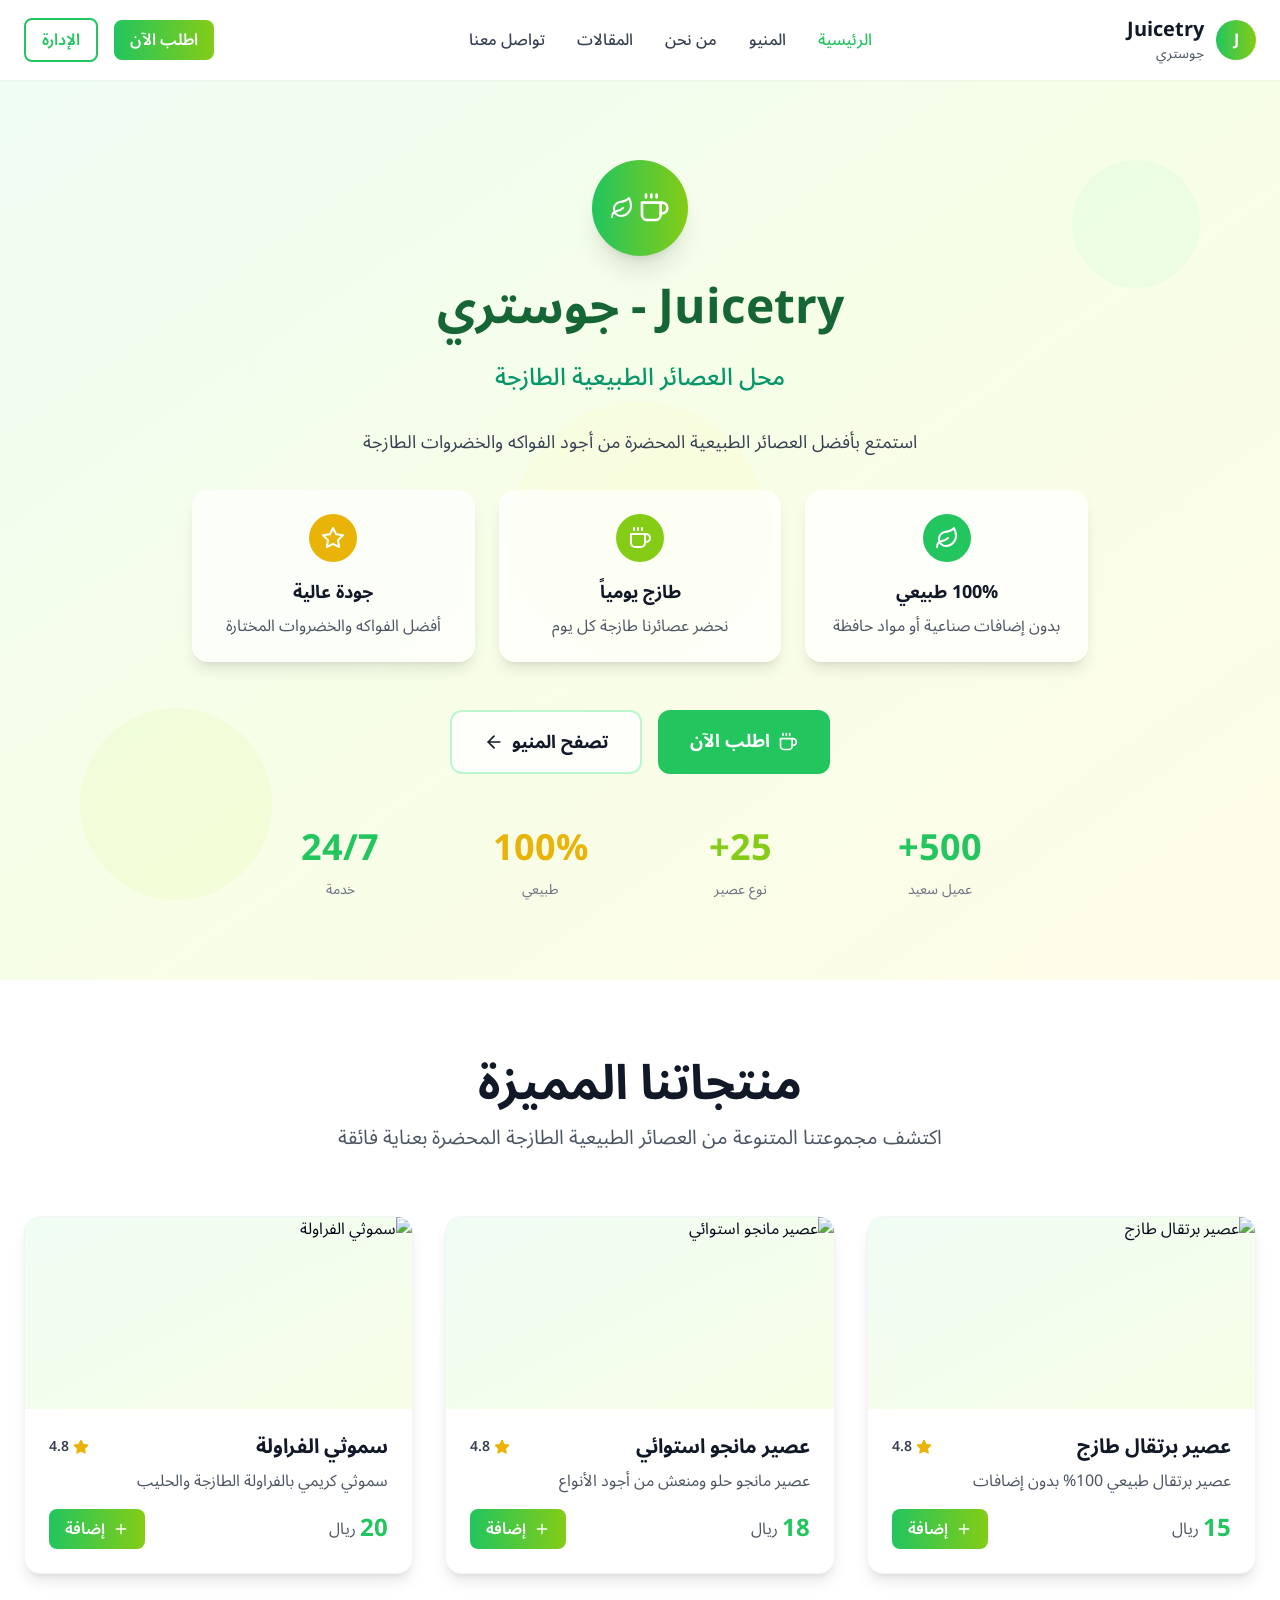
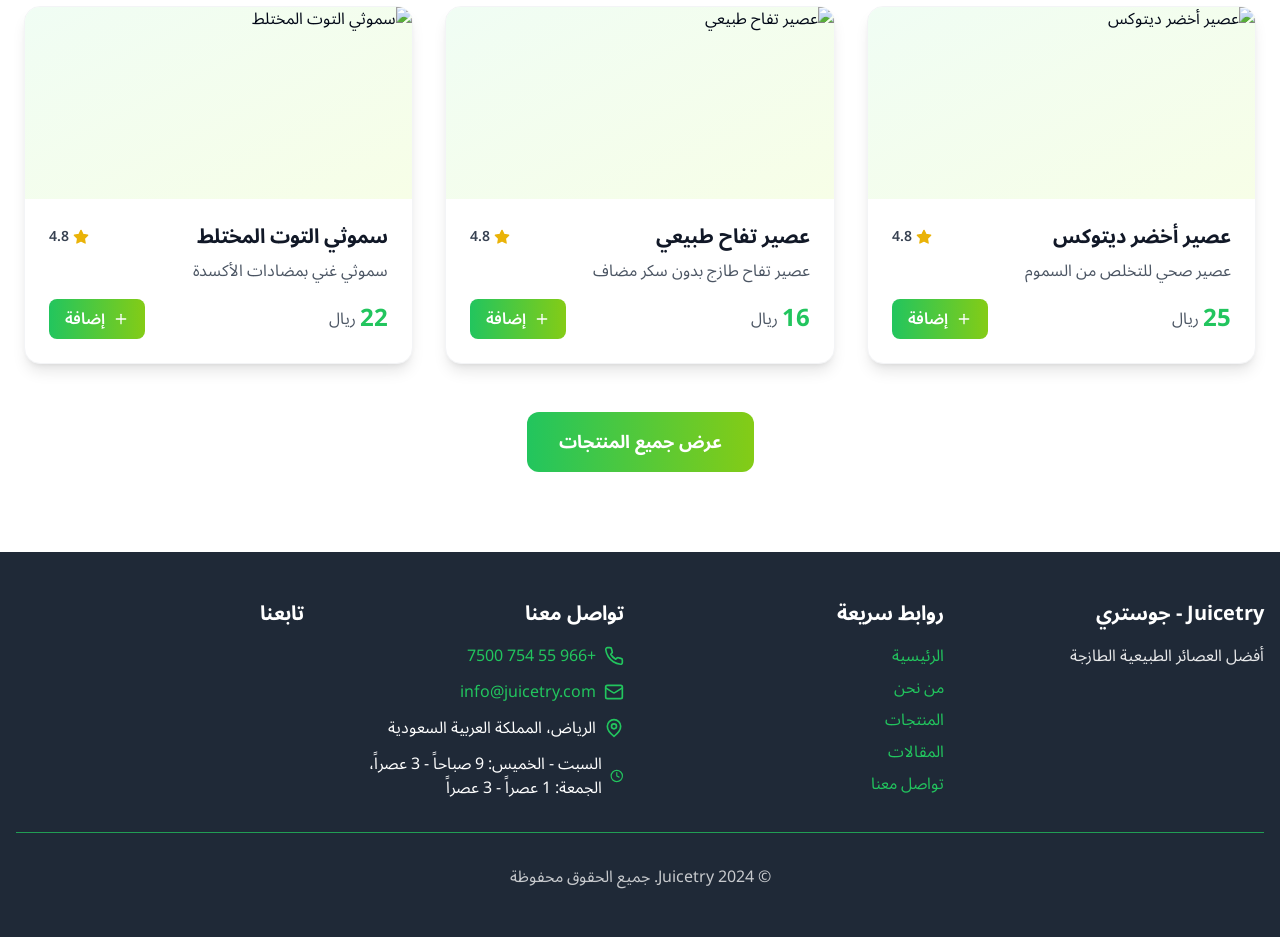
==== commit 0b238011: "deploy: 990b76a3ebe935433f88b884a05ac9d5b66f7a8e" ====
--- a/index.html
+++ b/index.html
@@ -58,6 +58,8 @@
   <!-- Preconnect -->
   <link rel="preconnect" href="https://ijpugtvfckmptzegdchr.supabase.co" />
   <link rel="dns-prefetch" href="https://ijpugtvfckmptzegdchr.supabase.co" />
+  <link rel="preconnect" href="https://fonts.googleapis.com" />
+  <link rel="dns-prefetch" href="https://fonts.googleapis.com" />
   
   <!-- JSON-LD Structured Data -->
   <script type="application/ld+json">
@@ -83,6 +85,17 @@
       "longitude": "46.6753"
     },
     "telephone": "+966501234567",
+    "telephone": "+966557547500",
+    "hasMap": "https://maps.app.goo.gl/kiTMTCFXUcgwtswb8?g_st=ipc",
+    "contactPoint": [
+      {
+        "@type": "ContactPoint",
+        "telephone": "+966557547500",
+        "contactType": "Customer Service",
+        "availableLanguage": ["Arabic", "English"],
+        "url": "https://wa.me/966557547500"
+      }
+    ],
     "openingHours": "Mo-Su 08:00-23:00",
     "sameAs": [
       "https://www.facebook.com/juicetry",
@@ -91,8 +104,8 @@
     ]
   }
   </script>
-  <script type="module" crossorigin src="/assets/index-l0TXcqcv.js"></script>
-  <link rel="stylesheet" crossorigin href="/assets/index-n435HY2Z.css">
+  <script type="module" crossorigin src="/assets/index-Xs036acn.js"></script>
+  <link rel="stylesheet" crossorigin href="/assets/index-DjQa2yu0.css">
 </head>
 
 <body>
--- a/assets/index-DjQa2yu0.css
+++ b/assets/index-DjQa2yu0.css
@@ -0,0 +1 @@
+@import"https://fonts.googleapis.com/css2?family=Noto+Sans+Arabic:wght@100;200;300;400;500;600;700;800;900&display=swap";:root{--primary-color: #edd674;--secondary-color: #f05a36;--accent-color: #9a488d;--neutral-color: #6b6b6b;--coral-color: #f5907e;--dark-color: #291719;--teal-color: #68a29f;--primary-50: #fefbf0;--primary-100: #fef7e0;--primary-200: #fdecc0;--primary-300: #fbd894;--primary-400: #f7c166;--primary-500: #edd674;--primary-600: #d4b84a;--primary-700: #b19b3c;--primary-800: #8f7d35;--primary-900: #756630;--secondary-50: #fef4f2;--secondary-100: #fee7e2;--secondary-200: #fdd4ca;--secondary-300: #fbb5a5;--secondary-400: #f78971;--secondary-500: #f05a36;--secondary-600: #e1421f;--secondary-700: #bd3317;--secondary-800: #9c2c18;--secondary-900: #822a1a;--accent-50: #faf7fc;--accent-100: #f4edf8;--accent-200: #eadcf1;--accent-300: #d9c0e6;--accent-400: #c297d6;--accent-500: #9a488d;--accent-600: #8a4080;--accent-700: #7a3872;--accent-800: #6b3065;--accent-900: #5c2858;--text-primary: #291719;--text-secondary: #6b6b6b;--text-light: #ffffff;--text-muted: #9ca3af;--bg-primary: #ffffff;--bg-secondary: #fefbf0;--bg-accent: #f9fafb;--bg-dark: #291719;--border-light: #e5e7eb;--border-medium: #d1d5db;--border-dark: #6b7280;--shadow-sm: 0 1px 2px 0 rgb(0 0 0 / .05);--shadow-md: 0 4px 6px -1px rgb(0 0 0 / .1), 0 2px 4px -2px rgb(0 0 0 / .1);--shadow-lg: 0 10px 15px -3px rgb(0 0 0 / .1), 0 4px 6px -4px rgb(0 0 0 / .1);--shadow-xl: 0 20px 25px -5px rgb(0 0 0 / .1), 0 8px 10px -6px rgb(0 0 0 / .1);--gradient-primary: linear-gradient(135deg, var(--primary-color) 0%, var(--secondary-color) 100%);--gradient-secondary: linear-gradient(135deg, var(--accent-color) 0%, var(--teal-color) 100%);--gradient-warm: linear-gradient(135deg, var(--coral-color) 0%, var(--secondary-color) 100%);--gradient-cool: linear-gradient(135deg, var(--teal-color) 0%, var(--accent-color) 100%)}.text-primary{color:var(--primary-color)}.text-secondary{color:var(--secondary-color)}.text-accent{color:var(--accent-color)}.text-dark{color:var(--dark-color)}.text-teal{color:var(--teal-color)}.text-coral{color:var(--coral-color)}.bg-primary{background-color:var(--primary-color)}.bg-secondary{background-color:var(--secondary-color)}.bg-accent{background-color:var(--accent-color)}.bg-dark{background-color:var(--dark-color)}.bg-teal{background-color:var(--teal-color)}.bg-coral{background-color:var(--coral-color)}.bg-gradient-primary{background:var(--gradient-primary)}.bg-gradient-secondary{background:var(--gradient-secondary)}.bg-gradient-warm{background:var(--gradient-warm)}.bg-gradient-cool{background:var(--gradient-cool)}.border-primary{border-color:var(--primary-color)}.border-secondary{border-color:var(--secondary-color)}.border-accent{border-color:var(--accent-color)}.btn-primary{background:var(--gradient-primary);color:var(--text-primary);border:none;padding:12px 24px;border-radius:12px;font-weight:600;transition:all .3s ease;box-shadow:var(--shadow-md)}.btn-primary:hover{transform:translateY(-2px);box-shadow:var(--shadow-lg)}.btn-secondary{background:var(--gradient-secondary);color:var(--text-light);border:none;padding:12px 24px;border-radius:12px;font-weight:600;transition:all .3s ease;box-shadow:var(--shadow-md)}.btn-secondary:hover{transform:translateY(-2px);box-shadow:var(--shadow-lg)}.card-modern{background:var(--bg-primary);border-radius:16px;box-shadow:var(--shadow-lg);overflow:hidden;transition:all .3s ease;border:1px solid var(--border-light)}.card-modern:hover{transform:translateY(-4px);box-shadow:var(--shadow-xl)}.text-gradient-primary{background:var(--gradient-primary);-webkit-background-clip:text;-webkit-text-fill-color:transparent;background-clip:text}.text-gradient-secondary{background:var(--gradient-secondary);-webkit-background-clip:text;-webkit-text-fill-color:transparent;background-clip:text}.loading-spinner{width:32px;height:32px;border:3px solid #f3f4f6;border-top:3px solid #22c55e;border-radius:50%;animation:spin 1s linear infinite}@keyframes spin{0%{transform:rotate(0)}to{transform:rotate(360deg)}}.animate-pulse-fast{animation:pulse-fast 1.5s cubic-bezier(.4,0,.6,1) infinite}@keyframes pulse-fast{0%,to{opacity:1}50%{opacity:.7}}.transition-fast{transition:all .2s ease-in-out}.gradient-green{background:linear-gradient(135deg,#22c55e,#84cc16)}.gradient-lime{background:linear-gradient(135deg,#84cc16,#eab308)}.gradient-natural{background:linear-gradient(135deg,#22c55e,#84cc16,#eab308)}.glass-light{background:#fffc;-webkit-backdrop-filter:blur(8px);backdrop-filter:blur(8px);border:1px solid rgba(255,255,255,.2)}.hover-lift{transition:transform .2s ease-in-out}.hover-lift:hover{transform:translateY(-2px)}.hover-scale{transition:transform .2s ease-in-out}.hover-scale:hover{transform:scale(1.02)}.shadow-soft{box-shadow:0 4px 6px -1px #0000001a,0 2px 4px -1px #0000000f}.shadow-medium{box-shadow:0 10px 15px -3px #0000001a,0 4px 6px -2px #0000000d}.will-change-transform{will-change:transform}.will-change-opacity{will-change:opacity}@media(prefers-reduced-motion:reduce){.animate-pulse-fast,.loading-spinner{animation:none}.transition-fast,.hover-lift,.hover-scale{transition:none}}@media(max-width:768px){.glass-light{-webkit-backdrop-filter:blur(4px);backdrop-filter:blur(4px)}}@media print{.loading-spinner,.animate-pulse-fast{display:none}}*,:before,:after{--tw-border-spacing-x: 0;--tw-border-spacing-y: 0;--tw-translate-x: 0;--tw-translate-y: 0;--tw-rotate: 0;--tw-skew-x: 0;--tw-skew-y: 0;--tw-scale-x: 1;--tw-scale-y: 1;--tw-pan-x: ;--tw-pan-y: ;--tw-pinch-zoom: ;--tw-scroll-snap-strictness: proximity;--tw-gradient-from-position: ;--tw-gradient-via-position: ;--tw-gradient-to-position: ;--tw-ordinal: ;--tw-slashed-zero: ;--tw-numeric-figure: ;--tw-numeric-spacing: ;--tw-numeric-fraction: ;--tw-ring-inset: ;--tw-ring-offset-width: 0px;--tw-ring-offset-color: #fff;--tw-ring-color: rgb(59 130 246 / .5);--tw-ring-offset-shadow: 0 0 #0000;--tw-ring-shadow: 0 0 #0000;--tw-shadow: 0 0 #0000;--tw-shadow-colored: 0 0 #0000;--tw-blur: ;--tw-brightness: ;--tw-contrast: ;--tw-grayscale: ;--tw-hue-rotate: ;--tw-invert: ;--tw-saturate: ;--tw-sepia: ;--tw-drop-shadow: ;--tw-backdrop-blur: ;--tw-backdrop-brightness: ;--tw-backdrop-contrast: ;--tw-backdrop-grayscale: ;--tw-backdrop-hue-rotate: ;--tw-backdrop-invert: ;--tw-backdrop-opacity: ;--tw-backdrop-saturate: ;--tw-backdrop-sepia: ;--tw-contain-size: ;--tw-contain-layout: ;--tw-contain-paint: ;--tw-contain-style: }::backdrop{--tw-border-spacing-x: 0;--tw-border-spacing-y: 0;--tw-translate-x: 0;--tw-translate-y: 0;--tw-rotate: 0;--tw-skew-x: 0;--tw-skew-y: 0;--tw-scale-x: 1;--tw-scale-y: 1;--tw-pan-x: ;--tw-pan-y: ;--tw-pinch-zoom: ;--tw-scroll-snap-strictness: proximity;--tw-gradient-from-position: ;--tw-gradient-via-position: ;--tw-gradient-to-position: ;--tw-ordinal: ;--tw-slashed-zero: ;--tw-numeric-figure: ;--tw-numeric-spacing: ;--tw-numeric-fraction: ;--tw-ring-inset: ;--tw-ring-offset-width: 0px;--tw-ring-offset-color: #fff;--tw-ring-color: rgb(59 130 246 / .5);--tw-ring-offset-shadow: 0 0 #0000;--tw-ring-shadow: 0 0 #0000;--tw-shadow: 0 0 #0000;--tw-shadow-colored: 0 0 #0000;--tw-blur: ;--tw-brightness: ;--tw-contrast: ;--tw-grayscale: ;--tw-hue-rotate: ;--tw-invert: ;--tw-saturate: ;--tw-sepia: ;--tw-drop-shadow: ;--tw-backdrop-blur: ;--tw-backdrop-brightness: ;--tw-backdrop-contrast: ;--tw-backdrop-grayscale: ;--tw-backdrop-hue-rotate: ;--tw-backdrop-invert: ;--tw-backdrop-opacity: ;--tw-backdrop-saturate: ;--tw-backdrop-sepia: ;--tw-contain-size: ;--tw-contain-layout: ;--tw-contain-paint: ;--tw-contain-style: }*,:before,:after{box-sizing:border-box;border-width:0;border-style:solid;border-color:#e5e7eb}:before,:after{--tw-content: ""}html,:host{line-height:1.5;-webkit-text-size-adjust:100%;-moz-tab-size:4;-o-tab-size:4;tab-size:4;font-family:Noto Sans Arabic,Cairo,Segoe UI,sans-serif;font-feature-settings:normal;font-variation-settings:normal;-webkit-tap-highlight-color:transparent}body{margin:0;line-height:inherit}hr{height:0;color:inherit;border-top-width:1px}abbr:where([title]){-webkit-text-decoration:underline dotted;text-decoration:underline dotted}h1,h2,h3,h4,h5,h6{font-size:inherit;font-weight:inherit}a{color:inherit;text-decoration:inherit}b,strong{font-weight:bolder}code,kbd,samp,pre{font-family:ui-monospace,SFMono-Regular,Menlo,Monaco,Consolas,Liberation Mono,Courier New,monospace;font-feature-settings:normal;font-variation-settings:normal;font-size:1em}small{font-size:80%}sub,sup{font-size:75%;line-height:0;position:relative;vertical-align:baseline}sub{bottom:-.25em}sup{top:-.5em}table{text-indent:0;border-color:inherit;border-collapse:collapse}button,input,optgroup,select,textarea{font-family:inherit;font-feature-settings:inherit;font-variation-settings:inherit;font-size:100%;font-weight:inherit;line-height:inherit;letter-spacing:inherit;color:inherit;margin:0;padding:0}button,select{text-transform:none}button,input:where([type=button]),input:where([type=reset]),input:where([type=submit]){-webkit-appearance:button;background-color:transparent;background-image:none}:-moz-focusring{outline:auto}:-moz-ui-invalid{box-shadow:none}progress{vertical-align:baseline}::-webkit-inner-spin-button,::-webkit-outer-spin-button{height:auto}[type=search]{-webkit-appearance:textfield;outline-offset:-2px}::-webkit-search-decoration{-webkit-appearance:none}::-webkit-file-upload-button{-webkit-appearance:button;font:inherit}summary{display:list-item}blockquote,dl,dd,h1,h2,h3,h4,h5,h6,hr,figure,p,pre{margin:0}fieldset{margin:0;padding:0}legend{padding:0}ol,ul,menu{list-style:none;margin:0;padding:0}dialog{padding:0}textarea{resize:vertical}input::-moz-placeholder,textarea::-moz-placeholder{opacity:1;color:#9ca3af}input::placeholder,textarea::placeholder{opacity:1;color:#9ca3af}button,[role=button]{cursor:pointer}:disabled{cursor:default}img,svg,video,canvas,audio,iframe,embed,object{display:block;vertical-align:middle}img,video{max-width:100%;height:auto}[hidden]:where(:not([hidden=until-found])){display:none}:root{--radius: .5rem;--background: 0 0% 100%;--foreground: 222.2 84% 4.9%;--card: 0 0% 100%;--card-foreground: 222.2 84% 4.9%;--popover: 0 0% 100%;--popover-foreground: 222.2 84% 4.9%;--primary: 222.2 47.4% 11.2%;--primary-foreground: 210 40% 98%;--secondary: 210 40% 96.1%;--secondary-foreground: 222.2 47.4% 11.2%;--muted: 210 40% 96.1%;--muted-foreground: 215.4 16.3% 46.9%;--accent: 210 40% 96.1%;--accent-foreground: 222.2 47.4% 11.2%;--destructive: 0 84.2% 60.2%;--destructive-foreground: 210 40% 98%;--border: 214.3 31.8% 91.4%;--input: 214.3 31.8% 91.4%;--ring: 222.2 84% 4.9%;--sidebar-background: 0 0% 98%;--sidebar-foreground: 240 5.3% 26.1%;--sidebar-primary: 240 5.9% 10%;--sidebar-primary-foreground: 0 0% 98%;--sidebar-accent: 240 4.8% 95.9%;--sidebar-accent-foreground: 240 5.9% 10%;--sidebar-border: 220 13% 91%;--sidebar-ring: 217.2 91.2% 59.8% }.dark{--background: 222.2 84% 4.9%;--foreground: 210 40% 98%;--card: 222.2 84% 4.9%;--card-foreground: 210 40% 98%;--popover: 222.2 84% 4.9%;--popover-foreground: 210 40% 98%;--primary: 210 40% 98%;--primary-foreground: 222.2 47.4% 11.2%;--secondary: 217.2 32.6% 17.5%;--secondary-foreground: 210 40% 98%;--muted: 217.2 32.6% 17.5%;--muted-foreground: 215 20.2% 65.1%;--accent: 217.2 32.6% 17.5%;--accent-foreground: 210 40% 98%;--destructive: 0 62.8% 30.6%;--destructive-foreground: 210 40% 98%;--border: 217.2 32.6% 17.5%;--input: 217.2 32.6% 17.5%;--ring: 212.7 26.8% 83.9%;--sidebar-background: 240 5.9% 10%;--sidebar-foreground: 240 4.8% 95.9%;--sidebar-primary: 224.3 76.3% 48%;--sidebar-primary-foreground: 0 0% 100%;--sidebar-accent: 240 3.7% 15.9%;--sidebar-accent-foreground: 240 4.8% 95.9%;--sidebar-border: 240 3.7% 15.9%;--sidebar-ring: 217.2 91.2% 59.8% }*{border-color:hsl(var(--border))}body{background-color:hsl(var(--background));color:hsl(var(--foreground));font-family:Noto Sans Arabic,Cairo,Segoe UI,Tahoma,Geneva,Verdana,sans-serif;direction:rtl;text-align:right}html{direction:rtl}.container{width:100%;margin-right:auto;margin-left:auto;padding-right:2rem;padding-left:2rem}@media(min-width:1400px){.container{max-width:1400px}}.visible{visibility:visible}.static{position:static}.absolute{position:absolute}.relative{position:relative}.sticky{position:sticky}.inset-0{top:0;right:0;bottom:0;left:0}.-bottom-1{bottom:-.25rem}.-bottom-4{bottom:-1rem}.-bottom-6{bottom:-1.5rem}.-bottom-8{bottom:-2rem}.-left-10{left:-2.5rem}.-left-12{left:-3rem}.-left-4{left:-1rem}.-left-6{left:-1.5rem}.-right-10{right:-2.5rem}.-right-12{right:-3rem}.-right-16{right:-4rem}.-right-3{right:-.75rem}.-right-4{right:-1rem}.-right-6{right:-1.5rem}.-top-3{top:-.75rem}.-top-4{top:-1rem}.-top-6{top:-1.5rem}.bottom-0{bottom:0}.bottom-10{bottom:2.5rem}.bottom-20{bottom:5rem}.bottom-24{bottom:6rem}.bottom-3{bottom:.75rem}.bottom-4{bottom:1rem}.bottom-6{bottom:1.5rem}.bottom-8{bottom:2rem}.left-0{left:0}.left-1\/2{left:50%}.left-1\/4{left:25%}.left-10{left:2.5rem}.left-16{left:4rem}.left-2{left:.5rem}.left-20{left:5rem}.left-3{left:.75rem}.left-4{left:1rem}.left-40{left:10rem}.left-6{left:1.5rem}.right-0{right:0}.right-10{right:2.5rem}.right-16{right:4rem}.right-2{right:.5rem}.right-20{right:5rem}.right-3{right:.75rem}.right-4{right:1rem}.top-0{top:0}.top-1\/2{top:50%}.top-10{top:2.5rem}.top-16{top:4rem}.top-2{top:.5rem}.top-2\.5{top:.625rem}.top-20{top:5rem}.top-3{top:.75rem}.top-4{top:1rem}.top-40{top:10rem}.top-full{top:100%}.z-10{z-index:10}.z-20{z-index:20}.z-40{z-index:40}.z-50{z-index:50}.order-1{order:1}.order-2{order:2}.order-3{order:3}.col-span-full{grid-column:1 / -1}.mx-4{margin-left:1rem;margin-right:1rem}.mx-auto{margin-left:auto;margin-right:auto}.my-2{margin-top:.5rem;margin-bottom:.5rem}.mb-1{margin-bottom:.25rem}.mb-12{margin-bottom:3rem}.mb-16{margin-bottom:4rem}.mb-2{margin-bottom:.5rem}.mb-20{margin-bottom:5rem}.mb-3{margin-bottom:.75rem}.mb-4{margin-bottom:1rem}.mb-6{margin-bottom:1.5rem}.mb-8{margin-bottom:2rem}.ml-1{margin-left:.25rem}.ml-2{margin-left:.5rem}.ml-4{margin-left:1rem}.mr-1{margin-right:.25rem}.mr-2{margin-right:.5rem}.mr-3{margin-right:.75rem}.mr-4{margin-right:1rem}.mr-auto{margin-right:auto}.mt-0\.5{margin-top:.125rem}.mt-1{margin-top:.25rem}.mt-12{margin-top:3rem}.mt-16{margin-top:4rem}.mt-2{margin-top:.5rem}.mt-3{margin-top:.75rem}.mt-4{margin-top:1rem}.mt-6{margin-top:1.5rem}.mt-8{margin-top:2rem}.mt-auto{margin-top:auto}.line-clamp-1{overflow:hidden;display:-webkit-box;-webkit-box-orient:vertical;-webkit-line-clamp:1}.line-clamp-2{overflow:hidden;display:-webkit-box;-webkit-box-orient:vertical;-webkit-line-clamp:2}.line-clamp-3{overflow:hidden;display:-webkit-box;-webkit-box-orient:vertical;-webkit-line-clamp:3}.line-clamp-4{overflow:hidden;display:-webkit-box;-webkit-box-orient:vertical;-webkit-line-clamp:4}.block{display:block}.inline-block{display:inline-block}.inline{display:inline}.flex{display:flex}.inline-flex{display:inline-flex}.table{display:table}.grid{display:grid}.hidden{display:none}.aspect-video{aspect-ratio:16 / 9}.h-0\.5{height:.125rem}.h-1{height:.25rem}.h-10{height:2.5rem}.h-11{height:2.75rem}.h-12{height:3rem}.h-16{height:4rem}.h-2{height:.5rem}.h-20{height:5rem}.h-24{height:6rem}.h-28{height:7rem}.h-3{height:.75rem}.h-32{height:8rem}.h-4{height:1rem}.h-40{height:10rem}.h-48{height:12rem}.h-5{height:1.25rem}.h-52{height:13rem}.h-56{height:14rem}.h-6{height:1.5rem}.h-64{height:16rem}.h-72{height:18rem}.h-8{height:2rem}.h-80{height:20rem}.h-9{height:2.25rem}.h-96{height:24rem}.h-\[500px\]{height:500px}.h-full{height:100%}.h-screen{height:100vh}.max-h-96{max-height:24rem}.max-h-\[90vh\]{max-height:90vh}.max-h-\[95vh\]{max-height:95vh}.max-h-\[calc\(95vh-60px\)\]{max-height:calc(95vh - 60px)}.min-h-96{min-height:24rem}.min-h-\[600px\]{min-height:600px}.min-h-screen{min-height:100vh}.w-1{width:.25rem}.w-10{width:2.5rem}.w-12{width:3rem}.w-16{width:4rem}.w-2{width:.5rem}.w-20{width:5rem}.w-24{width:6rem}.w-28{width:7rem}.w-3{width:.75rem}.w-32{width:8rem}.w-4{width:1rem}.w-40{width:10rem}.w-48{width:12rem}.w-5{width:1.25rem}.w-6{width:1.5rem}.w-64{width:16rem}.w-72{width:18rem}.w-8{width:2rem}.w-80{width:20rem}.w-96{width:24rem}.w-auto{width:auto}.w-full{width:100%}.min-w-0{min-width:0px}.max-w-2xl{max-width:42rem}.max-w-3xl{max-width:48rem}.max-w-4xl{max-width:56rem}.max-w-6xl{max-width:72rem}.max-w-7xl{max-width:80rem}.max-w-lg{max-width:32rem}.max-w-md{max-width:28rem}.max-w-none{max-width:none}.max-w-xs{max-width:20rem}.flex-1{flex:1 1 0%}.flex-shrink-0{flex-shrink:0}.flex-grow{flex-grow:1}.-translate-x-1\/2{--tw-translate-x: -50%;transform:translate(var(--tw-translate-x),var(--tw-translate-y)) rotate(var(--tw-rotate)) skew(var(--tw-skew-x)) skewY(var(--tw-skew-y)) scaleX(var(--tw-scale-x)) scaleY(var(--tw-scale-y))}.-translate-x-full{--tw-translate-x: -100%;transform:translate(var(--tw-translate-x),var(--tw-translate-y)) rotate(var(--tw-rotate)) skew(var(--tw-skew-x)) skewY(var(--tw-skew-y)) scaleX(var(--tw-scale-x)) scaleY(var(--tw-scale-y))}.-translate-y-1\/2{--tw-translate-y: -50%;transform:translate(var(--tw-translate-x),var(--tw-translate-y)) rotate(var(--tw-rotate)) skew(var(--tw-skew-x)) skewY(var(--tw-skew-y)) scaleX(var(--tw-scale-x)) scaleY(var(--tw-scale-y))}.-skew-x-12{--tw-skew-x: -12deg;transform:translate(var(--tw-translate-x),var(--tw-translate-y)) rotate(var(--tw-rotate)) skew(var(--tw-skew-x)) skewY(var(--tw-skew-y)) scaleX(var(--tw-scale-x)) scaleY(var(--tw-scale-y))}.scale-105{--tw-scale-x: 1.05;--tw-scale-y: 1.05;transform:translate(var(--tw-translate-x),var(--tw-translate-y)) rotate(var(--tw-rotate)) skew(var(--tw-skew-x)) skewY(var(--tw-skew-y)) scaleX(var(--tw-scale-x)) scaleY(var(--tw-scale-y))}.scale-110{--tw-scale-x: 1.1;--tw-scale-y: 1.1;transform:translate(var(--tw-translate-x),var(--tw-translate-y)) rotate(var(--tw-rotate)) skew(var(--tw-skew-x)) skewY(var(--tw-skew-y)) scaleX(var(--tw-scale-x)) scaleY(var(--tw-scale-y))}.scale-125{--tw-scale-x: 1.25;--tw-scale-y: 1.25;transform:translate(var(--tw-translate-x),var(--tw-translate-y)) rotate(var(--tw-rotate)) skew(var(--tw-skew-x)) skewY(var(--tw-skew-y)) scaleX(var(--tw-scale-x)) scaleY(var(--tw-scale-y))}.transform{transform:translate(var(--tw-translate-x),var(--tw-translate-y)) rotate(var(--tw-rotate)) skew(var(--tw-skew-x)) skewY(var(--tw-skew-y)) scaleX(var(--tw-scale-x)) scaleY(var(--tw-scale-y))}@keyframes bounce{0%,to{transform:translateY(-25%);animation-timing-function:cubic-bezier(.8,0,1,1)}50%{transform:none;animation-timing-function:cubic-bezier(0,0,.2,1)}}.animate-bounce{animation:bounce 1s infinite}@keyframes pulse{50%{opacity:.5}}.animate-pulse{animation:pulse 2s cubic-bezier(.4,0,.6,1) infinite}.cursor-not-allowed{cursor:not-allowed}.cursor-pointer{cursor:pointer}.resize-none{resize:none}.appearance-none{-webkit-appearance:none;-moz-appearance:none;appearance:none}.grid-cols-1{grid-template-columns:repeat(1,minmax(0,1fr))}.grid-cols-2{grid-template-columns:repeat(2,minmax(0,1fr))}.grid-cols-3{grid-template-columns:repeat(3,minmax(0,1fr))}.grid-cols-4{grid-template-columns:repeat(4,minmax(0,1fr))}.grid-cols-5{grid-template-columns:repeat(5,minmax(0,1fr))}.grid-cols-8{grid-template-columns:repeat(8,minmax(0,1fr))}.grid-cols-9{grid-template-columns:repeat(9,minmax(0,1fr))}.flex-col{flex-direction:column}.flex-wrap{flex-wrap:wrap}.items-start{align-items:flex-start}.items-end{align-items:flex-end}.items-center{align-items:center}.justify-end{justify-content:flex-end}.justify-center{justify-content:center}.justify-between{justify-content:space-between}.gap-0\.5{gap:.125rem}.gap-1{gap:.25rem}.gap-1\.5{gap:.375rem}.gap-12{gap:3rem}.gap-16{gap:4rem}.gap-2{gap:.5rem}.gap-3{gap:.75rem}.gap-4{gap:1rem}.gap-6{gap:1.5rem}.gap-8{gap:2rem}.space-x-1>:not([hidden])~:not([hidden]){--tw-space-x-reverse: 0;margin-right:calc(.25rem * var(--tw-space-x-reverse));margin-left:calc(.25rem * calc(1 - var(--tw-space-x-reverse)))}.space-y-1>:not([hidden])~:not([hidden]){--tw-space-y-reverse: 0;margin-top:calc(.25rem * calc(1 - var(--tw-space-y-reverse)));margin-bottom:calc(.25rem * var(--tw-space-y-reverse))}.space-y-2>:not([hidden])~:not([hidden]){--tw-space-y-reverse: 0;margin-top:calc(.5rem * calc(1 - var(--tw-space-y-reverse)));margin-bottom:calc(.5rem * var(--tw-space-y-reverse))}.space-y-3>:not([hidden])~:not([hidden]){--tw-space-y-reverse: 0;margin-top:calc(.75rem * calc(1 - var(--tw-space-y-reverse)));margin-bottom:calc(.75rem * var(--tw-space-y-reverse))}.space-y-4>:not([hidden])~:not([hidden]){--tw-space-y-reverse: 0;margin-top:calc(1rem * calc(1 - var(--tw-space-y-reverse)));margin-bottom:calc(1rem * var(--tw-space-y-reverse))}.space-y-6>:not([hidden])~:not([hidden]){--tw-space-y-reverse: 0;margin-top:calc(1.5rem * calc(1 - var(--tw-space-y-reverse)));margin-bottom:calc(1.5rem * var(--tw-space-y-reverse))}.space-y-8>:not([hidden])~:not([hidden]){--tw-space-y-reverse: 0;margin-top:calc(2rem * calc(1 - var(--tw-space-y-reverse)));margin-bottom:calc(2rem * var(--tw-space-y-reverse))}.divide-y>:not([hidden])~:not([hidden]){--tw-divide-y-reverse: 0;border-top-width:calc(1px * calc(1 - var(--tw-divide-y-reverse)));border-bottom-width:calc(1px * var(--tw-divide-y-reverse))}.divide-gray-200>:not([hidden])~:not([hidden]){--tw-divide-opacity: 1;border-color:rgb(229 231 235 / var(--tw-divide-opacity, 1))}.overflow-auto{overflow:auto}.overflow-hidden{overflow:hidden}.overflow-x-auto{overflow-x:auto}.overflow-y-auto{overflow-y:auto}.truncate{overflow:hidden;text-overflow:ellipsis;white-space:nowrap}.whitespace-nowrap{white-space:nowrap}.rounded{border-radius:.25rem}.rounded-2xl{border-radius:1rem}.rounded-3xl{border-radius:1.5rem}.rounded-full{border-radius:9999px}.rounded-lg{border-radius:var(--radius)}.rounded-xl{border-radius:.75rem}.rounded-r-full{border-top-right-radius:9999px;border-bottom-right-radius:9999px}.border{border-width:1px}.border-0{border-width:0px}.border-2{border-width:2px}.border-4{border-width:4px}.border-b{border-bottom-width:1px}.border-b-2{border-bottom-width:2px}.border-l-4{border-left-width:4px}.border-r{border-right-width:1px}.border-t{border-top-width:1px}.border-dashed{border-style:dashed}.border-accent{--tw-border-opacity: 1;border-color:rgb(154 72 141 / var(--tw-border-opacity, 1))}.border-blue-200{--tw-border-opacity: 1;border-color:rgb(191 219 254 / var(--tw-border-opacity, 1))}.border-blue-500{--tw-border-opacity: 1;border-color:rgb(59 130 246 / var(--tw-border-opacity, 1))}.border-gray-100{--tw-border-opacity: 1;border-color:rgb(243 244 246 / var(--tw-border-opacity, 1))}.border-gray-200{--tw-border-opacity: 1;border-color:rgb(229 231 235 / var(--tw-border-opacity, 1))}.border-gray-200\/50{border-color:#e5e7eb80}.border-gray-300{--tw-border-opacity: 1;border-color:rgb(209 213 219 / var(--tw-border-opacity, 1))}.border-gray-400{--tw-border-opacity: 1;border-color:rgb(156 163 175 / var(--tw-border-opacity, 1))}.border-gray-800{--tw-border-opacity: 1;border-color:rgb(31 41 55 / var(--tw-border-opacity, 1))}.border-green-100{--tw-border-opacity: 1;border-color:rgb(220 252 231 / var(--tw-border-opacity, 1))}.border-green-100\/50{border-color:#dcfce780}.border-green-200{--tw-border-opacity: 1;border-color:rgb(187 247 208 / var(--tw-border-opacity, 1))}.border-green-400{--tw-border-opacity: 1;border-color:rgb(74 222 128 / var(--tw-border-opacity, 1))}.border-green-500{--tw-border-opacity: 1;border-color:rgb(34 197 94 / var(--tw-border-opacity, 1))}.border-green-600{--tw-border-opacity: 1;border-color:rgb(22 163 74 / var(--tw-border-opacity, 1))}.border-indigo-600{--tw-border-opacity: 1;border-color:rgb(79 70 229 / var(--tw-border-opacity, 1))}.border-juicetry-dark{--tw-border-opacity: 1;border-color:rgb(41 23 25 / var(--tw-border-opacity, 1))}.border-juicetry-primary{--tw-border-opacity: 1;border-color:rgb(237 214 116 / var(--tw-border-opacity, 1))}.border-juicetry-primary\/30{border-color:#edd6744d}.border-orange-200{--tw-border-opacity: 1;border-color:rgb(254 215 170 / var(--tw-border-opacity, 1))}.border-orange-500{--tw-border-opacity: 1;border-color:rgb(249 115 22 / var(--tw-border-opacity, 1))}.border-orange-600{--tw-border-opacity: 1;border-color:rgb(234 88 12 / var(--tw-border-opacity, 1))}.border-primary{--tw-border-opacity: 1;border-color:rgb(237 214 116 / var(--tw-border-opacity, 1))}.border-purple-500{--tw-border-opacity: 1;border-color:rgb(168 85 247 / var(--tw-border-opacity, 1))}.border-red-200{--tw-border-opacity: 1;border-color:rgb(254 202 202 / var(--tw-border-opacity, 1))}.border-red-500{--tw-border-opacity: 1;border-color:rgb(239 68 68 / var(--tw-border-opacity, 1))}.border-secondary{--tw-border-opacity: 1;border-color:rgb(240 90 54 / var(--tw-border-opacity, 1))}.border-transparent{border-color:transparent}.border-white{--tw-border-opacity: 1;border-color:rgb(255 255 255 / var(--tw-border-opacity, 1))}.border-white\/20{border-color:#fff3}.border-white\/30{border-color:#ffffff4d}.border-yellow-200{--tw-border-opacity: 1;border-color:rgb(254 240 138 / var(--tw-border-opacity, 1))}.border-yellow-600{--tw-border-opacity: 1;border-color:rgb(202 138 4 / var(--tw-border-opacity, 1))}.border-t-transparent{border-top-color:transparent}.bg-accent{--tw-bg-opacity: 1;background-color:rgb(154 72 141 / var(--tw-bg-opacity, 1))}.bg-black{--tw-bg-opacity: 1;background-color:rgb(0 0 0 / var(--tw-bg-opacity, 1))}.bg-black\/20{background-color:#0003}.bg-black\/30{background-color:#0000004d}.bg-black\/40{background-color:#0006}.bg-black\/60{background-color:#0009}.bg-blue-100{--tw-bg-opacity: 1;background-color:rgb(219 234 254 / var(--tw-bg-opacity, 1))}.bg-blue-400{--tw-bg-opacity: 1;background-color:rgb(96 165 250 / var(--tw-bg-opacity, 1))}.bg-blue-50{--tw-bg-opacity: 1;background-color:rgb(239 246 255 / var(--tw-bg-opacity, 1))}.bg-blue-500{--tw-bg-opacity: 1;background-color:rgb(59 130 246 / var(--tw-bg-opacity, 1))}.bg-blue-600{--tw-bg-opacity: 1;background-color:rgb(37 99 235 / var(--tw-bg-opacity, 1))}.bg-emerald-100{--tw-bg-opacity: 1;background-color:rgb(209 250 229 / var(--tw-bg-opacity, 1))}.bg-gray-100{--tw-bg-opacity: 1;background-color:rgb(243 244 246 / var(--tw-bg-opacity, 1))}.bg-gray-200{--tw-bg-opacity: 1;background-color:rgb(229 231 235 / var(--tw-bg-opacity, 1))}.bg-gray-300{--tw-bg-opacity: 1;background-color:rgb(209 213 219 / var(--tw-bg-opacity, 1))}.bg-gray-400{--tw-bg-opacity: 1;background-color:rgb(156 163 175 / var(--tw-bg-opacity, 1))}.bg-gray-50{--tw-bg-opacity: 1;background-color:rgb(249 250 251 / var(--tw-bg-opacity, 1))}.bg-gray-500{--tw-bg-opacity: 1;background-color:rgb(107 114 128 / var(--tw-bg-opacity, 1))}.bg-gray-800{--tw-bg-opacity: 1;background-color:rgb(31 41 55 / var(--tw-bg-opacity, 1))}.bg-green-100{--tw-bg-opacity: 1;background-color:rgb(220 252 231 / var(--tw-bg-opacity, 1))}.bg-green-200{--tw-bg-opacity: 1;background-color:rgb(187 247 208 / var(--tw-bg-opacity, 1))}.bg-green-400{--tw-bg-opacity: 1;background-color:rgb(74 222 128 / var(--tw-bg-opacity, 1))}.bg-green-50{--tw-bg-opacity: 1;background-color:rgb(240 253 244 / var(--tw-bg-opacity, 1))}.bg-green-500{--tw-bg-opacity: 1;background-color:rgb(34 197 94 / var(--tw-bg-opacity, 1))}.bg-green-600{--tw-bg-opacity: 1;background-color:rgb(22 163 74 / var(--tw-bg-opacity, 1))}.bg-indigo-100{--tw-bg-opacity: 1;background-color:rgb(224 231 255 / var(--tw-bg-opacity, 1))}.bg-indigo-600{--tw-bg-opacity: 1;background-color:rgb(79 70 229 / var(--tw-bg-opacity, 1))}.bg-juicetry-coral{--tw-bg-opacity: 1;background-color:rgb(240 90 54 / var(--tw-bg-opacity, 1))}.bg-juicetry-primary{--tw-bg-opacity: 1;background-color:rgb(237 214 116 / var(--tw-bg-opacity, 1))}.bg-juicetry-primary\/20{background-color:#edd67433}.bg-juicetry-primary\/90{background-color:#edd674e6}.bg-juicetry-purple{--tw-bg-opacity: 1;background-color:rgb(154 72 141 / var(--tw-bg-opacity, 1))}.bg-juicetry-teal{--tw-bg-opacity: 1;background-color:rgb(104 162 159 / var(--tw-bg-opacity, 1))}.bg-lime-100{--tw-bg-opacity: 1;background-color:rgb(236 252 203 / var(--tw-bg-opacity, 1))}.bg-lime-200{--tw-bg-opacity: 1;background-color:rgb(217 249 157 / var(--tw-bg-opacity, 1))}.bg-lime-500{--tw-bg-opacity: 1;background-color:rgb(132 204 22 / var(--tw-bg-opacity, 1))}.bg-orange-100{--tw-bg-opacity: 1;background-color:rgb(255 237 213 / var(--tw-bg-opacity, 1))}.bg-orange-200{--tw-bg-opacity: 1;background-color:rgb(254 215 170 / var(--tw-bg-opacity, 1))}.bg-orange-400{--tw-bg-opacity: 1;background-color:rgb(251 146 60 / var(--tw-bg-opacity, 1))}.bg-orange-50{--tw-bg-opacity: 1;background-color:rgb(255 247 237 / var(--tw-bg-opacity, 1))}.bg-orange-500{--tw-bg-opacity: 1;background-color:rgb(249 115 22 / var(--tw-bg-opacity, 1))}.bg-orange-600{--tw-bg-opacity: 1;background-color:rgb(234 88 12 / var(--tw-bg-opacity, 1))}.bg-pink-100{--tw-bg-opacity: 1;background-color:rgb(252 231 243 / var(--tw-bg-opacity, 1))}.bg-primary{--tw-bg-opacity: 1;background-color:rgb(237 214 116 / var(--tw-bg-opacity, 1))}.bg-purple-100{--tw-bg-opacity: 1;background-color:rgb(243 232 255 / var(--tw-bg-opacity, 1))}.bg-purple-200{--tw-bg-opacity: 1;background-color:rgb(233 213 255 / var(--tw-bg-opacity, 1))}.bg-purple-500{--tw-bg-opacity: 1;background-color:rgb(168 85 247 / var(--tw-bg-opacity, 1))}.bg-red-100{--tw-bg-opacity: 1;background-color:rgb(254 226 226 / var(--tw-bg-opacity, 1))}.bg-red-50{--tw-bg-opacity: 1;background-color:rgb(254 242 242 / var(--tw-bg-opacity, 1))}.bg-red-500{--tw-bg-opacity: 1;background-color:rgb(239 68 68 / var(--tw-bg-opacity, 1))}.bg-red-600{--tw-bg-opacity: 1;background-color:rgb(220 38 38 / var(--tw-bg-opacity, 1))}.bg-secondary{--tw-bg-opacity: 1;background-color:rgb(240 90 54 / var(--tw-bg-opacity, 1))}.bg-transparent{background-color:transparent}.bg-white{--tw-bg-opacity: 1;background-color:rgb(255 255 255 / var(--tw-bg-opacity, 1))}.bg-white\/10{background-color:#ffffff1a}.bg-white\/20{background-color:#fff3}.bg-white\/30{background-color:#ffffff4d}.bg-white\/5{background-color:#ffffff0d}.bg-white\/50{background-color:#ffffff80}.bg-white\/70{background-color:#ffffffb3}.bg-white\/80{background-color:#fffc}.bg-white\/90{background-color:#ffffffe6}.bg-white\/95{background-color:#fffffff2}.bg-yellow-100{--tw-bg-opacity: 1;background-color:rgb(254 249 195 / var(--tw-bg-opacity, 1))}.bg-yellow-200{--tw-bg-opacity: 1;background-color:rgb(254 240 138 / var(--tw-bg-opacity, 1))}.bg-yellow-300{--tw-bg-opacity: 1;background-color:rgb(253 224 71 / var(--tw-bg-opacity, 1))}.bg-yellow-400{--tw-bg-opacity: 1;background-color:rgb(250 204 21 / var(--tw-bg-opacity, 1))}.bg-yellow-50{--tw-bg-opacity: 1;background-color:rgb(254 252 232 / var(--tw-bg-opacity, 1))}.bg-yellow-500{--tw-bg-opacity: 1;background-color:rgb(234 179 8 / var(--tw-bg-opacity, 1))}.bg-yellow-600{--tw-bg-opacity: 1;background-color:rgb(202 138 4 / var(--tw-bg-opacity, 1))}.bg-opacity-20{--tw-bg-opacity: .2}.bg-opacity-50{--tw-bg-opacity: .5}.bg-opacity-70{--tw-bg-opacity: .7}.bg-\[radial-gradient\(circle_at_50\%_50\%\,rgba\(255\,255\,255\,0\.1\)_2px\,transparent_2px\)\]{background-image:radial-gradient(circle at 50% 50%,rgba(255,255,255,.1) 2px,transparent 2px)}.bg-gradient-to-b{background-image:linear-gradient(to bottom,var(--tw-gradient-stops))}.bg-gradient-to-br{background-image:linear-gradient(to bottom right,var(--tw-gradient-stops))}.bg-gradient-to-r{background-image:linear-gradient(to right,var(--tw-gradient-stops))}.bg-gradient-to-t{background-image:linear-gradient(to top,var(--tw-gradient-stops))}.from-amber-50{--tw-gradient-from: #fffbeb var(--tw-gradient-from-position);--tw-gradient-to: rgb(255 251 235 / 0) var(--tw-gradient-to-position);--tw-gradient-stops: var(--tw-gradient-from), var(--tw-gradient-to)}.from-amber-500{--tw-gradient-from: #f59e0b var(--tw-gradient-from-position);--tw-gradient-to: rgb(245 158 11 / 0) var(--tw-gradient-to-position);--tw-gradient-stops: var(--tw-gradient-from), var(--tw-gradient-to)}.from-black\/50{--tw-gradient-from: rgb(0 0 0 / .5) var(--tw-gradient-from-position);--tw-gradient-to: rgb(0 0 0 / 0) var(--tw-gradient-to-position);--tw-gradient-stops: var(--tw-gradient-from), var(--tw-gradient-to)}.from-black\/60{--tw-gradient-from: rgb(0 0 0 / .6) var(--tw-gradient-from-position);--tw-gradient-to: rgb(0 0 0 / 0) var(--tw-gradient-to-position);--tw-gradient-stops: var(--tw-gradient-from), var(--tw-gradient-to)}.from-blue-400{--tw-gradient-from: #60a5fa var(--tw-gradient-from-position);--tw-gradient-to: rgb(96 165 250 / 0) var(--tw-gradient-to-position);--tw-gradient-stops: var(--tw-gradient-from), var(--tw-gradient-to)}.from-blue-50{--tw-gradient-from: #eff6ff var(--tw-gradient-from-position);--tw-gradient-to: rgb(239 246 255 / 0) var(--tw-gradient-to-position);--tw-gradient-stops: var(--tw-gradient-from), var(--tw-gradient-to)}.from-blue-500{--tw-gradient-from: #3b82f6 var(--tw-gradient-from-position);--tw-gradient-to: rgb(59 130 246 / 0) var(--tw-gradient-to-position);--tw-gradient-stops: var(--tw-gradient-from), var(--tw-gradient-to)}.from-cyan-100{--tw-gradient-from: #cffafe var(--tw-gradient-from-position);--tw-gradient-to: rgb(207 250 254 / 0) var(--tw-gradient-to-position);--tw-gradient-stops: var(--tw-gradient-from), var(--tw-gradient-to)}.from-emerald-100{--tw-gradient-from: #d1fae5 var(--tw-gradient-from-position);--tw-gradient-to: rgb(209 250 229 / 0) var(--tw-gradient-to-position);--tw-gradient-stops: var(--tw-gradient-from), var(--tw-gradient-to)}.from-emerald-50{--tw-gradient-from: #ecfdf5 var(--tw-gradient-from-position);--tw-gradient-to: rgb(236 253 245 / 0) var(--tw-gradient-to-position);--tw-gradient-stops: var(--tw-gradient-from), var(--tw-gradient-to)}.from-emerald-500{--tw-gradient-from: #10b981 var(--tw-gradient-from-position);--tw-gradient-to: rgb(16 185 129 / 0) var(--tw-gradient-to-position);--tw-gradient-stops: var(--tw-gradient-from), var(--tw-gradient-to)}.from-gray-100{--tw-gradient-from: #f3f4f6 var(--tw-gradient-from-position);--tw-gradient-to: rgb(243 244 246 / 0) var(--tw-gradient-to-position);--tw-gradient-stops: var(--tw-gradient-from), var(--tw-gradient-to)}.from-gray-50{--tw-gradient-from: #f9fafb var(--tw-gradient-from-position);--tw-gradient-to: rgb(249 250 251 / 0) var(--tw-gradient-to-position);--tw-gradient-stops: var(--tw-gradient-from), var(--tw-gradient-to)}.from-gray-50\/50{--tw-gradient-from: rgb(249 250 251 / .5) var(--tw-gradient-from-position);--tw-gradient-to: rgb(249 250 251 / 0) var(--tw-gradient-to-position);--tw-gradient-stops: var(--tw-gradient-from), var(--tw-gradient-to)}.from-gray-900{--tw-gradient-from: #111827 var(--tw-gradient-from-position);--tw-gradient-to: rgb(17 24 39 / 0) var(--tw-gradient-to-position);--tw-gradient-stops: var(--tw-gradient-from), var(--tw-gradient-to)}.from-green-100{--tw-gradient-from: #dcfce7 var(--tw-gradient-from-position);--tw-gradient-to: rgb(220 252 231 / 0) var(--tw-gradient-to-position);--tw-gradient-stops: var(--tw-gradient-from), var(--tw-gradient-to)}.from-green-200{--tw-gradient-from: #bbf7d0 var(--tw-gradient-from-position);--tw-gradient-to: rgb(187 247 208 / 0) var(--tw-gradient-to-position);--tw-gradient-stops: var(--tw-gradient-from), var(--tw-gradient-to)}.from-green-300{--tw-gradient-from: #86efac var(--tw-gradient-from-position);--tw-gradient-to: rgb(134 239 172 / 0) var(--tw-gradient-to-position);--tw-gradient-stops: var(--tw-gradient-from), var(--tw-gradient-to)}.from-green-400{--tw-gradient-from: #4ade80 var(--tw-gradient-from-position);--tw-gradient-to: rgb(74 222 128 / 0) var(--tw-gradient-to-position);--tw-gradient-stops: var(--tw-gradient-from), var(--tw-gradient-to)}.from-green-50{--tw-gradient-from: #f0fdf4 var(--tw-gradient-from-position);--tw-gradient-to: rgb(240 253 244 / 0) var(--tw-gradient-to-position);--tw-gradient-stops: var(--tw-gradient-from), var(--tw-gradient-to)}.from-green-500{--tw-gradient-from: #22c55e var(--tw-gradient-from-position);--tw-gradient-to: rgb(34 197 94 / 0) var(--tw-gradient-to-position);--tw-gradient-stops: var(--tw-gradient-from), var(--tw-gradient-to)}.from-green-600{--tw-gradient-from: #16a34a var(--tw-gradient-from-position);--tw-gradient-to: rgb(22 163 74 / 0) var(--tw-gradient-to-position);--tw-gradient-stops: var(--tw-gradient-from), var(--tw-gradient-to)}.from-green-700{--tw-gradient-from: #15803d var(--tw-gradient-from-position);--tw-gradient-to: rgb(21 128 61 / 0) var(--tw-gradient-to-position);--tw-gradient-stops: var(--tw-gradient-from), var(--tw-gradient-to)}.from-indigo-100{--tw-gradient-from: #e0e7ff var(--tw-gradient-from-position);--tw-gradient-to: rgb(224 231 255 / 0) var(--tw-gradient-to-position);--tw-gradient-stops: var(--tw-gradient-from), var(--tw-gradient-to)}.from-indigo-400{--tw-gradient-from: #818cf8 var(--tw-gradient-from-position);--tw-gradient-to: rgb(129 140 248 / 0) var(--tw-gradient-to-position);--tw-gradient-stops: var(--tw-gradient-from), var(--tw-gradient-to)}.from-juicetry-dark{--tw-gradient-from: #291719 var(--tw-gradient-from-position);--tw-gradient-to: rgb(41 23 25 / 0) var(--tw-gradient-to-position);--tw-gradient-stops: var(--tw-gradient-from), var(--tw-gradient-to)}.from-juicetry-primary{--tw-gradient-from: #edd674 var(--tw-gradient-from-position);--tw-gradient-to: rgb(237 214 116 / 0) var(--tw-gradient-to-position);--tw-gradient-stops: var(--tw-gradient-from), var(--tw-gradient-to)}.from-juicetry-primary\/10{--tw-gradient-from: rgb(237 214 116 / .1) var(--tw-gradient-from-position);--tw-gradient-to: rgb(237 214 116 / 0) var(--tw-gradient-to-position);--tw-gradient-stops: var(--tw-gradient-from), var(--tw-gradient-to)}.from-juicetry-primary\/20{--tw-gradient-from: rgb(237 214 116 / .2) var(--tw-gradient-from-position);--tw-gradient-to: rgb(237 214 116 / 0) var(--tw-gradient-to-position);--tw-gradient-stops: var(--tw-gradient-from), var(--tw-gradient-to)}.from-juicetry-purple{--tw-gradient-from: #9a488d var(--tw-gradient-from-position);--tw-gradient-to: rgb(154 72 141 / 0) var(--tw-gradient-to-position);--tw-gradient-stops: var(--tw-gradient-from), var(--tw-gradient-to)}.from-juicetry-purple\/20{--tw-gradient-from: rgb(154 72 141 / .2) var(--tw-gradient-from-position);--tw-gradient-to: rgb(154 72 141 / 0) var(--tw-gradient-to-position);--tw-gradient-stops: var(--tw-gradient-from), var(--tw-gradient-to)}.from-lime-400{--tw-gradient-from: #a3e635 var(--tw-gradient-from-position);--tw-gradient-to: rgb(163 230 53 / 0) var(--tw-gradient-to-position);--tw-gradient-stops: var(--tw-gradient-from), var(--tw-gradient-to)}.from-lime-500{--tw-gradient-from: #84cc16 var(--tw-gradient-from-position);--tw-gradient-to: rgb(132 204 22 / 0) var(--tw-gradient-to-position);--tw-gradient-stops: var(--tw-gradient-from), var(--tw-gradient-to)}.from-orange-100{--tw-gradient-from: #ffedd5 var(--tw-gradient-from-position);--tw-gradient-to: rgb(255 237 213 / 0) var(--tw-gradient-to-position);--tw-gradient-stops: var(--tw-gradient-from), var(--tw-gradient-to)}.from-orange-200{--tw-gradient-from: #fed7aa var(--tw-gradient-from-position);--tw-gradient-to: rgb(254 215 170 / 0) var(--tw-gradient-to-position);--tw-gradient-stops: var(--tw-gradient-from), var(--tw-gradient-to)}.from-orange-300{--tw-gradient-from: #fdba74 var(--tw-gradient-from-position);--tw-gradient-to: rgb(253 186 116 / 0) var(--tw-gradient-to-position);--tw-gradient-stops: var(--tw-gradient-from), var(--tw-gradient-to)}.from-orange-400{--tw-gradient-from: #fb923c var(--tw-gradient-from-position);--tw-gradient-to: rgb(251 146 60 / 0) var(--tw-gradient-to-position);--tw-gradient-stops: var(--tw-gradient-from), var(--tw-gradient-to)}.from-orange-50{--tw-gradient-from: #fff7ed var(--tw-gradient-from-position);--tw-gradient-to: rgb(255 247 237 / 0) var(--tw-gradient-to-position);--tw-gradient-stops: var(--tw-gradient-from), var(--tw-gradient-to)}.from-orange-500{--tw-gradient-from: #f97316 var(--tw-gradient-from-position);--tw-gradient-to: rgb(249 115 22 / 0) var(--tw-gradient-to-position);--tw-gradient-stops: var(--tw-gradient-from), var(--tw-gradient-to)}.from-orange-600{--tw-gradient-from: #ea580c var(--tw-gradient-from-position);--tw-gradient-to: rgb(234 88 12 / 0) var(--tw-gradient-to-position);--tw-gradient-stops: var(--tw-gradient-from), var(--tw-gradient-to)}.from-pink-100{--tw-gradient-from: #fce7f3 var(--tw-gradient-from-position);--tw-gradient-to: rgb(252 231 243 / 0) var(--tw-gradient-to-position);--tw-gradient-stops: var(--tw-gradient-from), var(--tw-gradient-to)}.from-pink-200{--tw-gradient-from: #fbcfe8 var(--tw-gradient-from-position);--tw-gradient-to: rgb(251 207 232 / 0) var(--tw-gradient-to-position);--tw-gradient-stops: var(--tw-gradient-from), var(--tw-gradient-to)}.from-pink-400{--tw-gradient-from: #f472b6 var(--tw-gradient-from-position);--tw-gradient-to: rgb(244 114 182 / 0) var(--tw-gradient-to-position);--tw-gradient-stops: var(--tw-gradient-from), var(--tw-gradient-to)}.from-primary{--tw-gradient-from: #edd674 var(--tw-gradient-from-position);--tw-gradient-to: rgb(237 214 116 / 0) var(--tw-gradient-to-position);--tw-gradient-stops: var(--tw-gradient-from), var(--tw-gradient-to)}.from-purple-100{--tw-gradient-from: #f3e8ff var(--tw-gradient-from-position);--tw-gradient-to: rgb(243 232 255 / 0) var(--tw-gradient-to-position);--tw-gradient-stops: var(--tw-gradient-from), var(--tw-gradient-to)}.from-purple-200{--tw-gradient-from: #e9d5ff var(--tw-gradient-from-position);--tw-gradient-to: rgb(233 213 255 / 0) var(--tw-gradient-to-position);--tw-gradient-stops: var(--tw-gradient-from), var(--tw-gradient-to)}.from-purple-400{--tw-gradient-from: #c084fc var(--tw-gradient-from-position);--tw-gradient-to: rgb(192 132 252 / 0) var(--tw-gradient-to-position);--tw-gradient-stops: var(--tw-gradient-from), var(--tw-gradient-to)}.from-purple-50{--tw-gradient-from: #faf5ff var(--tw-gradient-from-position);--tw-gradient-to: rgb(250 245 255 / 0) var(--tw-gradient-to-position);--tw-gradient-stops: var(--tw-gradient-from), var(--tw-gradient-to)}.from-purple-500{--tw-gradient-from: #a855f7 var(--tw-gradient-from-position);--tw-gradient-to: rgb(168 85 247 / 0) var(--tw-gradient-to-position);--tw-gradient-stops: var(--tw-gradient-from), var(--tw-gradient-to)}.from-red-100{--tw-gradient-from: #fee2e2 var(--tw-gradient-from-position);--tw-gradient-to: rgb(254 226 226 / 0) var(--tw-gradient-to-position);--tw-gradient-stops: var(--tw-gradient-from), var(--tw-gradient-to)}.from-red-50{--tw-gradient-from: #fef2f2 var(--tw-gradient-from-position);--tw-gradient-to: rgb(254 242 242 / 0) var(--tw-gradient-to-position);--tw-gradient-stops: var(--tw-gradient-from), var(--tw-gradient-to)}.from-red-500{--tw-gradient-from: #ef4444 var(--tw-gradient-from-position);--tw-gradient-to: rgb(239 68 68 / 0) var(--tw-gradient-to-position);--tw-gradient-stops: var(--tw-gradient-from), var(--tw-gradient-to)}.from-teal-100{--tw-gradient-from: #ccfbf1 var(--tw-gradient-from-position);--tw-gradient-to: rgb(204 251 241 / 0) var(--tw-gradient-to-position);--tw-gradient-stops: var(--tw-gradient-from), var(--tw-gradient-to)}.from-teal-400{--tw-gradient-from: #2dd4bf var(--tw-gradient-from-position);--tw-gradient-to: rgb(45 212 191 / 0) var(--tw-gradient-to-position);--tw-gradient-stops: var(--tw-gradient-from), var(--tw-gradient-to)}.from-teal-50{--tw-gradient-from: #f0fdfa var(--tw-gradient-from-position);--tw-gradient-to: rgb(240 253 250 / 0) var(--tw-gradient-to-position);--tw-gradient-stops: var(--tw-gradient-from), var(--tw-gradient-to)}.from-teal-500{--tw-gradient-from: #14b8a6 var(--tw-gradient-from-position);--tw-gradient-to: rgb(20 184 166 / 0) var(--tw-gradient-to-position);--tw-gradient-stops: var(--tw-gradient-from), var(--tw-gradient-to)}.from-transparent{--tw-gradient-from: transparent var(--tw-gradient-from-position);--tw-gradient-to: rgb(0 0 0 / 0) var(--tw-gradient-to-position);--tw-gradient-stops: var(--tw-gradient-from), var(--tw-gradient-to)}.from-white{--tw-gradient-from: #fff var(--tw-gradient-from-position);--tw-gradient-to: rgb(255 255 255 / 0) var(--tw-gradient-to-position);--tw-gradient-stops: var(--tw-gradient-from), var(--tw-gradient-to)}.from-yellow-100{--tw-gradient-from: #fef9c3 var(--tw-gradient-from-position);--tw-gradient-to: rgb(254 249 195 / 0) var(--tw-gradient-to-position);--tw-gradient-stops: var(--tw-gradient-from), var(--tw-gradient-to)}.from-yellow-200{--tw-gradient-from: #fef08a var(--tw-gradient-from-position);--tw-gradient-to: rgb(254 240 138 / 0) var(--tw-gradient-to-position);--tw-gradient-stops: var(--tw-gradient-from), var(--tw-gradient-to)}.from-yellow-300{--tw-gradient-from: #fde047 var(--tw-gradient-from-position);--tw-gradient-to: rgb(253 224 71 / 0) var(--tw-gradient-to-position);--tw-gradient-stops: var(--tw-gradient-from), var(--tw-gradient-to)}.from-yellow-400{--tw-gradient-from: #facc15 var(--tw-gradient-from-position);--tw-gradient-to: rgb(250 204 21 / 0) var(--tw-gradient-to-position);--tw-gradient-stops: var(--tw-gradient-from), var(--tw-gradient-to)}.from-yellow-50{--tw-gradient-from: #fefce8 var(--tw-gradient-from-position);--tw-gradient-to: rgb(254 252 232 / 0) var(--tw-gradient-to-position);--tw-gradient-stops: var(--tw-gradient-from), var(--tw-gradient-to)}.from-yellow-500{--tw-gradient-from: #eab308 var(--tw-gradient-from-position);--tw-gradient-to: rgb(234 179 8 / 0) var(--tw-gradient-to-position);--tw-gradient-stops: var(--tw-gradient-from), var(--tw-gradient-to)}.via-cyan-500{--tw-gradient-to: rgb(6 182 212 / 0) var(--tw-gradient-to-position);--tw-gradient-stops: var(--tw-gradient-from), #06b6d4 var(--tw-gradient-via-position), var(--tw-gradient-to)}.via-emerald-500{--tw-gradient-to: rgb(16 185 129 / 0) var(--tw-gradient-to-position);--tw-gradient-stops: var(--tw-gradient-from), #10b981 var(--tw-gradient-via-position), var(--tw-gradient-to)}.via-green-50\/30{--tw-gradient-to: rgb(240 253 244 / 0) var(--tw-gradient-to-position);--tw-gradient-stops: var(--tw-gradient-from), rgb(240 253 244 / .3) var(--tw-gradient-via-position), var(--tw-gradient-to)}.via-green-500{--tw-gradient-to: rgb(34 197 94 / 0) var(--tw-gradient-to-position);--tw-gradient-stops: var(--tw-gradient-from), #22c55e var(--tw-gradient-via-position), var(--tw-gradient-to)}.via-lime-100{--tw-gradient-to: rgb(236 252 203 / 0) var(--tw-gradient-to-position);--tw-gradient-stops: var(--tw-gradient-from), #ecfccb var(--tw-gradient-via-position), var(--tw-gradient-to)}.via-lime-50{--tw-gradient-to: rgb(247 254 231 / 0) var(--tw-gradient-to-position);--tw-gradient-stops: var(--tw-gradient-from), #f7fee7 var(--tw-gradient-via-position), var(--tw-gradient-to)}.via-lime-500{--tw-gradient-to: rgb(132 204 22 / 0) var(--tw-gradient-to-position);--tw-gradient-stops: var(--tw-gradient-from), #84cc16 var(--tw-gradient-via-position), var(--tw-gradient-to)}.via-lime-600{--tw-gradient-to: rgb(101 163 13 / 0) var(--tw-gradient-to-position);--tw-gradient-stops: var(--tw-gradient-from), #65a30d var(--tw-gradient-via-position), var(--tw-gradient-to)}.via-orange-50{--tw-gradient-to: rgb(255 247 237 / 0) var(--tw-gradient-to-position);--tw-gradient-stops: var(--tw-gradient-from), #fff7ed var(--tw-gradient-via-position), var(--tw-gradient-to)}.via-orange-50\/30{--tw-gradient-to: rgb(255 247 237 / 0) var(--tw-gradient-to-position);--tw-gradient-stops: var(--tw-gradient-from), rgb(255 247 237 / .3) var(--tw-gradient-via-position), var(--tw-gradient-to)}.via-orange-500{--tw-gradient-to: rgb(249 115 22 / 0) var(--tw-gradient-to-position);--tw-gradient-stops: var(--tw-gradient-from), #f97316 var(--tw-gradient-via-position), var(--tw-gradient-to)}.via-purple-500{--tw-gradient-to: rgb(168 85 247 / 0) var(--tw-gradient-to-position);--tw-gradient-stops: var(--tw-gradient-from), #a855f7 var(--tw-gradient-via-position), var(--tw-gradient-to)}.via-red-500{--tw-gradient-to: rgb(239 68 68 / 0) var(--tw-gradient-to-position);--tw-gradient-stops: var(--tw-gradient-from), #ef4444 var(--tw-gradient-via-position), var(--tw-gradient-to)}.via-rose-500{--tw-gradient-to: rgb(244 63 94 / 0) var(--tw-gradient-to-position);--tw-gradient-stops: var(--tw-gradient-from), #f43f5e var(--tw-gradient-via-position), var(--tw-gradient-to)}.via-transparent{--tw-gradient-to: rgb(0 0 0 / 0) var(--tw-gradient-to-position);--tw-gradient-stops: var(--tw-gradient-from), transparent var(--tw-gradient-via-position), var(--tw-gradient-to)}.via-violet-500{--tw-gradient-to: rgb(139 92 246 / 0) var(--tw-gradient-to-position);--tw-gradient-stops: var(--tw-gradient-from), #8b5cf6 var(--tw-gradient-via-position), var(--tw-gradient-to)}.via-white\/10{--tw-gradient-to: rgb(255 255 255 / 0) var(--tw-gradient-to-position);--tw-gradient-stops: var(--tw-gradient-from), rgb(255 255 255 / .1) var(--tw-gradient-via-position), var(--tw-gradient-to)}.via-yellow-50{--tw-gradient-to: rgb(254 252 232 / 0) var(--tw-gradient-to-position);--tw-gradient-stops: var(--tw-gradient-from), #fefce8 var(--tw-gradient-via-position), var(--tw-gradient-to)}.to-accent{--tw-gradient-to: #9a488d var(--tw-gradient-to-position)}.to-amber-100{--tw-gradient-to: #fef3c7 var(--tw-gradient-to-position)}.to-amber-600{--tw-gradient-to: #d97706 var(--tw-gradient-to-position)}.to-blue-100{--tw-gradient-to: #dbeafe var(--tw-gradient-to-position)}.to-blue-200{--tw-gradient-to: #bfdbfe var(--tw-gradient-to-position)}.to-blue-500{--tw-gradient-to: #3b82f6 var(--tw-gradient-to-position)}.to-blue-600{--tw-gradient-to: #2563eb var(--tw-gradient-to-position)}.to-cyan-100{--tw-gradient-to: #cffafe var(--tw-gradient-to-position)}.to-cyan-500{--tw-gradient-to: #06b6d4 var(--tw-gradient-to-position)}.to-emerald-100{--tw-gradient-to: #d1fae5 var(--tw-gradient-to-position)}.to-emerald-50{--tw-gradient-to: #ecfdf5 var(--tw-gradient-to-position)}.to-emerald-500{--tw-gradient-to: #10b981 var(--tw-gradient-to-position)}.to-emerald-600{--tw-gradient-to: #059669 var(--tw-gradient-to-position)}.to-gray-100{--tw-gradient-to: #f3f4f6 var(--tw-gradient-to-position)}.to-gray-200{--tw-gradient-to: #e5e7eb var(--tw-gradient-to-position)}.to-gray-700{--tw-gradient-to: #374151 var(--tw-gradient-to-position)}.to-green-100{--tw-gradient-to: #dcfce7 var(--tw-gradient-to-position)}.to-green-200{--tw-gradient-to: #bbf7d0 var(--tw-gradient-to-position)}.to-green-50{--tw-gradient-to: #f0fdf4 var(--tw-gradient-to-position)}.to-green-600{--tw-gradient-to: #16a34a var(--tw-gradient-to-position)}.to-indigo-500{--tw-gradient-to: #6366f1 var(--tw-gradient-to-position)}.to-indigo-600{--tw-gradient-to: #4f46e5 var(--tw-gradient-to-position)}.to-juicetry-coral{--tw-gradient-to: #f05a36 var(--tw-gradient-to-position)}.to-juicetry-coral\/10{--tw-gradient-to: rgb(240 90 54 / .1) var(--tw-gradient-to-position)}.to-juicetry-coral\/20{--tw-gradient-to: rgb(240 90 54 / .2) var(--tw-gradient-to-position)}.to-juicetry-lightCoral{--tw-gradient-to: #f5907e var(--tw-gradient-to-position)}.to-juicetry-primary\/10{--tw-gradient-to: rgb(237 214 116 / .1) var(--tw-gradient-to-position)}.to-juicetry-purple{--tw-gradient-to: #9a488d var(--tw-gradient-to-position)}.to-juicetry-teal{--tw-gradient-to: #68a29f var(--tw-gradient-to-position)}.to-juicetry-teal\/20{--tw-gradient-to: rgb(104 162 159 / .2) var(--tw-gradient-to-position)}.to-lime-100{--tw-gradient-to: #ecfccb var(--tw-gradient-to-position)}.to-lime-200{--tw-gradient-to: #d9f99d var(--tw-gradient-to-position)}.to-lime-300{--tw-gradient-to: #bef264 var(--tw-gradient-to-position)}.to-lime-50{--tw-gradient-to: #f7fee7 var(--tw-gradient-to-position)}.to-lime-50\/30{--tw-gradient-to: rgb(247 254 231 / .3) var(--tw-gradient-to-position)}.to-lime-500{--tw-gradient-to: #84cc16 var(--tw-gradient-to-position)}.to-lime-600{--tw-gradient-to: #65a30d var(--tw-gradient-to-position)}.to-orange-100{--tw-gradient-to: #ffedd5 var(--tw-gradient-to-position)}.to-orange-200{--tw-gradient-to: #fed7aa var(--tw-gradient-to-position)}.to-orange-300{--tw-gradient-to: #fdba74 var(--tw-gradient-to-position)}.to-orange-50{--tw-gradient-to: #fff7ed var(--tw-gradient-to-position)}.to-orange-500{--tw-gradient-to: #f97316 var(--tw-gradient-to-position)}.to-orange-600{--tw-gradient-to: #ea580c var(--tw-gradient-to-position)}.to-pink-100{--tw-gradient-to: #fce7f3 var(--tw-gradient-to-position)}.to-pink-200{--tw-gradient-to: #fbcfe8 var(--tw-gradient-to-position)}.to-pink-500{--tw-gradient-to: #ec4899 var(--tw-gradient-to-position)}.to-pink-600{--tw-gradient-to: #db2777 var(--tw-gradient-to-position)}.to-purple-100{--tw-gradient-to: #f3e8ff var(--tw-gradient-to-position)}.to-purple-500{--tw-gradient-to: #a855f7 var(--tw-gradient-to-position)}.to-purple-600{--tw-gradient-to: #9333ea var(--tw-gradient-to-position)}.to-red-100{--tw-gradient-to: #fee2e2 var(--tw-gradient-to-position)}.to-red-200{--tw-gradient-to: #fecaca var(--tw-gradient-to-position)}.to-red-50{--tw-gradient-to: #fef2f2 var(--tw-gradient-to-position)}.to-red-500{--tw-gradient-to: #ef4444 var(--tw-gradient-to-position)}.to-red-600{--tw-gradient-to: #dc2626 var(--tw-gradient-to-position)}.to-rose-100{--tw-gradient-to: #ffe4e6 var(--tw-gradient-to-position)}.to-rose-200{--tw-gradient-to: #fecdd3 var(--tw-gradient-to-position)}.to-rose-500{--tw-gradient-to: #f43f5e var(--tw-gradient-to-position)}.to-secondary{--tw-gradient-to: #f05a36 var(--tw-gradient-to-position)}.to-teal-100{--tw-gradient-to: #ccfbf1 var(--tw-gradient-to-position)}.to-teal-500{--tw-gradient-to: #14b8a6 var(--tw-gradient-to-position)}.to-teal-600{--tw-gradient-to: #0d9488 var(--tw-gradient-to-position)}.to-transparent{--tw-gradient-to: transparent var(--tw-gradient-to-position)}.to-white{--tw-gradient-to: #fff var(--tw-gradient-to-position)}.to-white\/50{--tw-gradient-to: rgb(255 255 255 / .5) var(--tw-gradient-to-position)}.to-yellow-100{--tw-gradient-to: #fef9c3 var(--tw-gradient-to-position)}.to-yellow-200{--tw-gradient-to: #fef08a var(--tw-gradient-to-position)}.to-yellow-300{--tw-gradient-to: #fde047 var(--tw-gradient-to-position)}.to-yellow-50{--tw-gradient-to: #fefce8 var(--tw-gradient-to-position)}.to-yellow-50\/30{--tw-gradient-to: rgb(254 252 232 / .3) var(--tw-gradient-to-position)}.to-yellow-500{--tw-gradient-to: #eab308 var(--tw-gradient-to-position)}.to-yellow-600{--tw-gradient-to: #ca8a04 var(--tw-gradient-to-position)}.bg-\[length\:60px_60px\]{background-size:60px 60px}.bg-clip-text{-webkit-background-clip:text;background-clip:text}.fill-current{fill:currentColor}.fill-yellow-400{fill:#facc15}.object-contain{-o-object-fit:contain;object-fit:contain}.object-cover{-o-object-fit:cover;object-fit:cover}.p-1{padding:.25rem}.p-12{padding:3rem}.p-2{padding:.5rem}.p-3{padding:.75rem}.p-4{padding:1rem}.p-5{padding:1.25rem}.p-6{padding:1.5rem}.p-8{padding:2rem}.px-10{padding-left:2.5rem;padding-right:2.5rem}.px-2{padding-left:.5rem;padding-right:.5rem}.px-2\.5{padding-left:.625rem;padding-right:.625rem}.px-3{padding-left:.75rem;padding-right:.75rem}.px-4{padding-left:1rem;padding-right:1rem}.px-5{padding-left:1.25rem;padding-right:1.25rem}.px-6{padding-left:1.5rem;padding-right:1.5rem}.px-8{padding-left:2rem;padding-right:2rem}.py-0\.5{padding-top:.125rem;padding-bottom:.125rem}.py-1{padding-top:.25rem;padding-bottom:.25rem}.py-12{padding-top:3rem;padding-bottom:3rem}.py-16{padding-top:4rem;padding-bottom:4rem}.py-2{padding-top:.5rem;padding-bottom:.5rem}.py-20{padding-top:5rem;padding-bottom:5rem}.py-3{padding-top:.75rem;padding-bottom:.75rem}.py-4{padding-top:1rem;padding-bottom:1rem}.py-5{padding-top:1.25rem;padding-bottom:1.25rem}.py-6{padding-top:1.5rem;padding-bottom:1.5rem}.py-8{padding-top:2rem;padding-bottom:2rem}.pb-12{padding-bottom:3rem}.pb-16{padding-bottom:4rem}.pb-20{padding-bottom:5rem}.pb-6{padding-bottom:1.5rem}.pb-8{padding-bottom:2rem}.pl-12{padding-left:3rem}.pl-4{padding-left:1rem}.pr-10{padding-right:2.5rem}.pt-20{padding-top:5rem}.pt-24{padding-top:6rem}.pt-4{padding-top:1rem}.pt-6{padding-top:1.5rem}.pt-8{padding-top:2rem}.text-left{text-align:left}.text-center{text-align:center}.text-right{text-align:right}.font-mono{font-family:ui-monospace,SFMono-Regular,Menlo,Monaco,Consolas,Liberation Mono,Courier New,monospace}.text-2xl{font-size:1.5rem;line-height:2rem}.text-3xl{font-size:1.875rem;line-height:2.25rem}.text-4xl{font-size:2.25rem;line-height:2.5rem}.text-5xl{font-size:3rem;line-height:1}.text-6xl{font-size:3.75rem;line-height:1}.text-base{font-size:1rem;line-height:1.5rem}.text-lg{font-size:1.125rem;line-height:1.75rem}.text-sm{font-size:.875rem;line-height:1.25rem}.text-xl{font-size:1.25rem;line-height:1.75rem}.text-xs{font-size:.75rem;line-height:1rem}.font-black{font-weight:900}.font-bold{font-weight:700}.font-medium{font-weight:500}.font-semibold{font-weight:600}.uppercase{text-transform:uppercase}.leading-relaxed{line-height:1.625}.leading-tight{line-height:1.25}.tracking-wider{letter-spacing:.05em}.text-accent{--tw-text-opacity: 1;color:rgb(154 72 141 / var(--tw-text-opacity, 1))}.text-blue-100{--tw-text-opacity: 1;color:rgb(219 234 254 / var(--tw-text-opacity, 1))}.text-blue-200{--tw-text-opacity: 1;color:rgb(191 219 254 / var(--tw-text-opacity, 1))}.text-blue-500{--tw-text-opacity: 1;color:rgb(59 130 246 / var(--tw-text-opacity, 1))}.text-blue-600{--tw-text-opacity: 1;color:rgb(37 99 235 / var(--tw-text-opacity, 1))}.text-blue-700{--tw-text-opacity: 1;color:rgb(29 78 216 / var(--tw-text-opacity, 1))}.text-blue-800{--tw-text-opacity: 1;color:rgb(30 64 175 / var(--tw-text-opacity, 1))}.text-blue-900{--tw-text-opacity: 1;color:rgb(30 58 138 / var(--tw-text-opacity, 1))}.text-cyan-600{--tw-text-opacity: 1;color:rgb(8 145 178 / var(--tw-text-opacity, 1))}.text-emerald-600{--tw-text-opacity: 1;color:rgb(5 150 105 / var(--tw-text-opacity, 1))}.text-emerald-800{--tw-text-opacity: 1;color:rgb(6 95 70 / var(--tw-text-opacity, 1))}.text-gray-300{--tw-text-opacity: 1;color:rgb(209 213 219 / var(--tw-text-opacity, 1))}.text-gray-400{--tw-text-opacity: 1;color:rgb(156 163 175 / var(--tw-text-opacity, 1))}.text-gray-500{--tw-text-opacity: 1;color:rgb(107 114 128 / var(--tw-text-opacity, 1))}.text-gray-600{--tw-text-opacity: 1;color:rgb(75 85 99 / var(--tw-text-opacity, 1))}.text-gray-700{--tw-text-opacity: 1;color:rgb(55 65 81 / var(--tw-text-opacity, 1))}.text-gray-800{--tw-text-opacity: 1;color:rgb(31 41 55 / var(--tw-text-opacity, 1))}.text-gray-900{--tw-text-opacity: 1;color:rgb(17 24 39 / var(--tw-text-opacity, 1))}.text-green-100{--tw-text-opacity: 1;color:rgb(220 252 231 / var(--tw-text-opacity, 1))}.text-green-200{--tw-text-opacity: 1;color:rgb(187 247 208 / var(--tw-text-opacity, 1))}.text-green-500{--tw-text-opacity: 1;color:rgb(34 197 94 / var(--tw-text-opacity, 1))}.text-green-600{--tw-text-opacity: 1;color:rgb(22 163 74 / var(--tw-text-opacity, 1))}.text-green-700{--tw-text-opacity: 1;color:rgb(21 128 61 / var(--tw-text-opacity, 1))}.text-green-800{--tw-text-opacity: 1;color:rgb(22 101 52 / var(--tw-text-opacity, 1))}.text-green-900{--tw-text-opacity: 1;color:rgb(20 83 45 / var(--tw-text-opacity, 1))}.text-indigo-600{--tw-text-opacity: 1;color:rgb(79 70 229 / var(--tw-text-opacity, 1))}.text-juicetry-coral{--tw-text-opacity: 1;color:rgb(240 90 54 / var(--tw-text-opacity, 1))}.text-juicetry-dark{--tw-text-opacity: 1;color:rgb(41 23 25 / var(--tw-text-opacity, 1))}.text-juicetry-dark\/80{color:#291719cc}.text-juicetry-gray{--tw-text-opacity: 1;color:rgb(107 107 107 / var(--tw-text-opacity, 1))}.text-juicetry-primary{--tw-text-opacity: 1;color:rgb(237 214 116 / var(--tw-text-opacity, 1))}.text-juicetry-primary\/20{color:#edd67433}.text-juicetry-purple{--tw-text-opacity: 1;color:rgb(154 72 141 / var(--tw-text-opacity, 1))}.text-lime-600{--tw-text-opacity: 1;color:rgb(101 163 13 / var(--tw-text-opacity, 1))}.text-orange-100{--tw-text-opacity: 1;color:rgb(255 237 213 / var(--tw-text-opacity, 1))}.text-orange-200{--tw-text-opacity: 1;color:rgb(254 215 170 / var(--tw-text-opacity, 1))}.text-orange-500{--tw-text-opacity: 1;color:rgb(249 115 22 / var(--tw-text-opacity, 1))}.text-orange-600{--tw-text-opacity: 1;color:rgb(234 88 12 / var(--tw-text-opacity, 1))}.text-orange-700{--tw-text-opacity: 1;color:rgb(194 65 12 / var(--tw-text-opacity, 1))}.text-orange-800{--tw-text-opacity: 1;color:rgb(154 52 18 / var(--tw-text-opacity, 1))}.text-pink-600{--tw-text-opacity: 1;color:rgb(219 39 119 / var(--tw-text-opacity, 1))}.text-primary{--tw-text-opacity: 1;color:rgb(237 214 116 / var(--tw-text-opacity, 1))}.text-purple-100{--tw-text-opacity: 1;color:rgb(243 232 255 / var(--tw-text-opacity, 1))}.text-purple-200{--tw-text-opacity: 1;color:rgb(233 213 255 / var(--tw-text-opacity, 1))}.text-purple-500{--tw-text-opacity: 1;color:rgb(168 85 247 / var(--tw-text-opacity, 1))}.text-purple-600{--tw-text-opacity: 1;color:rgb(147 51 234 / var(--tw-text-opacity, 1))}.text-purple-700{--tw-text-opacity: 1;color:rgb(126 34 206 / var(--tw-text-opacity, 1))}.text-purple-800{--tw-text-opacity: 1;color:rgb(107 33 168 / var(--tw-text-opacity, 1))}.text-purple-900{--tw-text-opacity: 1;color:rgb(88 28 135 / var(--tw-text-opacity, 1))}.text-red-500{--tw-text-opacity: 1;color:rgb(239 68 68 / var(--tw-text-opacity, 1))}.text-red-600{--tw-text-opacity: 1;color:rgb(220 38 38 / var(--tw-text-opacity, 1))}.text-red-700{--tw-text-opacity: 1;color:rgb(185 28 28 / var(--tw-text-opacity, 1))}.text-red-800{--tw-text-opacity: 1;color:rgb(153 27 27 / var(--tw-text-opacity, 1))}.text-secondary{--tw-text-opacity: 1;color:rgb(240 90 54 / var(--tw-text-opacity, 1))}.text-teal-600{--tw-text-opacity: 1;color:rgb(13 148 136 / var(--tw-text-opacity, 1))}.text-transparent{color:transparent}.text-white{--tw-text-opacity: 1;color:rgb(255 255 255 / var(--tw-text-opacity, 1))}.text-white\/50{color:#ffffff80}.text-white\/80{color:#fffc}.text-white\/90{color:#ffffffe6}.text-yellow-100{--tw-text-opacity: 1;color:rgb(254 249 195 / var(--tw-text-opacity, 1))}.text-yellow-200{--tw-text-opacity: 1;color:rgb(254 240 138 / var(--tw-text-opacity, 1))}.text-yellow-400{--tw-text-opacity: 1;color:rgb(250 204 21 / var(--tw-text-opacity, 1))}.text-yellow-500{--tw-text-opacity: 1;color:rgb(234 179 8 / var(--tw-text-opacity, 1))}.text-yellow-600{--tw-text-opacity: 1;color:rgb(202 138 4 / var(--tw-text-opacity, 1))}.text-yellow-700{--tw-text-opacity: 1;color:rgb(161 98 7 / var(--tw-text-opacity, 1))}.text-yellow-800{--tw-text-opacity: 1;color:rgb(133 77 14 / var(--tw-text-opacity, 1))}.underline{text-decoration-line:underline}.opacity-0{opacity:0}.opacity-10{opacity:.1}.opacity-100{opacity:1}.opacity-20{opacity:.2}.opacity-30{opacity:.3}.opacity-40{opacity:.4}.opacity-50{opacity:.5}.opacity-70{opacity:.7}.opacity-75{opacity:.75}.opacity-80{opacity:.8}.opacity-90{opacity:.9}.mix-blend-multiply{mix-blend-mode:multiply}.shadow{--tw-shadow: 0 1px 3px 0 rgb(0 0 0 / .1), 0 1px 2px -1px rgb(0 0 0 / .1);--tw-shadow-colored: 0 1px 3px 0 var(--tw-shadow-color), 0 1px 2px -1px var(--tw-shadow-color);box-shadow:var(--tw-ring-offset-shadow, 0 0 #0000),var(--tw-ring-shadow, 0 0 #0000),var(--tw-shadow)}.shadow-2xl{--tw-shadow: 0 25px 50px -12px rgb(0 0 0 / .25);--tw-shadow-colored: 0 25px 50px -12px var(--tw-shadow-color);box-shadow:var(--tw-ring-offset-shadow, 0 0 #0000),var(--tw-ring-shadow, 0 0 #0000),var(--tw-shadow)}.shadow-inner{--tw-shadow: inset 0 2px 4px 0 rgb(0 0 0 / .05);--tw-shadow-colored: inset 0 2px 4px 0 var(--tw-shadow-color);box-shadow:var(--tw-ring-offset-shadow, 0 0 #0000),var(--tw-ring-shadow, 0 0 #0000),var(--tw-shadow)}.shadow-lg{--tw-shadow: 0 10px 15px -3px rgb(0 0 0 / .1), 0 4px 6px -4px rgb(0 0 0 / .1);--tw-shadow-colored: 0 10px 15px -3px var(--tw-shadow-color), 0 4px 6px -4px var(--tw-shadow-color);box-shadow:var(--tw-ring-offset-shadow, 0 0 #0000),var(--tw-ring-shadow, 0 0 #0000),var(--tw-shadow)}.shadow-md{--tw-shadow: 0 4px 6px -1px rgb(0 0 0 / .1), 0 2px 4px -2px rgb(0 0 0 / .1);--tw-shadow-colored: 0 4px 6px -1px var(--tw-shadow-color), 0 2px 4px -2px var(--tw-shadow-color);box-shadow:var(--tw-ring-offset-shadow, 0 0 #0000),var(--tw-ring-shadow, 0 0 #0000),var(--tw-shadow)}.shadow-sm{--tw-shadow: 0 1px 2px 0 rgb(0 0 0 / .05);--tw-shadow-colored: 0 1px 2px 0 var(--tw-shadow-color);box-shadow:var(--tw-ring-offset-shadow, 0 0 #0000),var(--tw-ring-shadow, 0 0 #0000),var(--tw-shadow)}.shadow-xl{--tw-shadow: 0 20px 25px -5px rgb(0 0 0 / .1), 0 8px 10px -6px rgb(0 0 0 / .1);--tw-shadow-colored: 0 20px 25px -5px var(--tw-shadow-color), 0 8px 10px -6px var(--tw-shadow-color);box-shadow:var(--tw-ring-offset-shadow, 0 0 #0000),var(--tw-ring-shadow, 0 0 #0000),var(--tw-shadow)}.outline-none{outline:2px solid transparent;outline-offset:2px}.outline{outline-style:solid}.outline-0{outline-width:0px}.blur{--tw-blur: blur(8px);filter:var(--tw-blur) var(--tw-brightness) var(--tw-contrast) var(--tw-grayscale) var(--tw-hue-rotate) var(--tw-invert) var(--tw-saturate) var(--tw-sepia) var(--tw-drop-shadow)}.blur-2xl{--tw-blur: blur(40px);filter:var(--tw-blur) var(--tw-brightness) var(--tw-contrast) var(--tw-grayscale) var(--tw-hue-rotate) var(--tw-invert) var(--tw-saturate) var(--tw-sepia) var(--tw-drop-shadow)}.blur-3xl{--tw-blur: blur(64px);filter:var(--tw-blur) var(--tw-brightness) var(--tw-contrast) var(--tw-grayscale) var(--tw-hue-rotate) var(--tw-invert) var(--tw-saturate) var(--tw-sepia) var(--tw-drop-shadow)}.blur-lg{--tw-blur: blur(16px);filter:var(--tw-blur) var(--tw-brightness) var(--tw-contrast) var(--tw-grayscale) var(--tw-hue-rotate) var(--tw-invert) var(--tw-saturate) var(--tw-sepia) var(--tw-drop-shadow)}.blur-xl{--tw-blur: blur(24px);filter:var(--tw-blur) var(--tw-brightness) var(--tw-contrast) var(--tw-grayscale) var(--tw-hue-rotate) var(--tw-invert) var(--tw-saturate) var(--tw-sepia) var(--tw-drop-shadow)}.filter{filter:var(--tw-blur) var(--tw-brightness) var(--tw-contrast) var(--tw-grayscale) var(--tw-hue-rotate) var(--tw-invert) var(--tw-saturate) var(--tw-sepia) var(--tw-drop-shadow)}.backdrop-blur-md{--tw-backdrop-blur: blur(12px);-webkit-backdrop-filter:var(--tw-backdrop-blur) var(--tw-backdrop-brightness) var(--tw-backdrop-contrast) var(--tw-backdrop-grayscale) var(--tw-backdrop-hue-rotate) var(--tw-backdrop-invert) var(--tw-backdrop-opacity) var(--tw-backdrop-saturate) var(--tw-backdrop-sepia);backdrop-filter:var(--tw-backdrop-blur) var(--tw-backdrop-brightness) var(--tw-backdrop-contrast) var(--tw-backdrop-grayscale) var(--tw-backdrop-hue-rotate) var(--tw-backdrop-invert) var(--tw-backdrop-opacity) var(--tw-backdrop-saturate) var(--tw-backdrop-sepia)}.backdrop-blur-sm{--tw-backdrop-blur: blur(4px);-webkit-backdrop-filter:var(--tw-backdrop-blur) var(--tw-backdrop-brightness) var(--tw-backdrop-contrast) var(--tw-backdrop-grayscale) var(--tw-backdrop-hue-rotate) var(--tw-backdrop-invert) var(--tw-backdrop-opacity) var(--tw-backdrop-saturate) var(--tw-backdrop-sepia);backdrop-filter:var(--tw-backdrop-blur) var(--tw-backdrop-brightness) var(--tw-backdrop-contrast) var(--tw-backdrop-grayscale) var(--tw-backdrop-hue-rotate) var(--tw-backdrop-invert) var(--tw-backdrop-opacity) var(--tw-backdrop-saturate) var(--tw-backdrop-sepia)}.transition-all{transition-property:all;transition-timing-function:cubic-bezier(.4,0,.2,1);transition-duration:.15s}.transition-colors{transition-property:color,background-color,border-color,text-decoration-color,fill,stroke;transition-timing-function:cubic-bezier(.4,0,.2,1);transition-duration:.15s}.transition-opacity{transition-property:opacity;transition-timing-function:cubic-bezier(.4,0,.2,1);transition-duration:.15s}.transition-shadow{transition-property:box-shadow;transition-timing-function:cubic-bezier(.4,0,.2,1);transition-duration:.15s}.transition-transform{transition-property:transform;transition-timing-function:cubic-bezier(.4,0,.2,1);transition-duration:.15s}.duration-1000{transition-duration:1s}.duration-200{transition-duration:.2s}.duration-300{transition-duration:.3s}.duration-500{transition-duration:.5s}.duration-700{transition-duration:.7s}@keyframes enter{0%{opacity:var(--tw-enter-opacity, 1);transform:translate3d(var(--tw-enter-translate-x, 0),var(--tw-enter-translate-y, 0),0) scale3d(var(--tw-enter-scale, 1),var(--tw-enter-scale, 1),var(--tw-enter-scale, 1)) rotate(var(--tw-enter-rotate, 0))}}@keyframes exit{to{opacity:var(--tw-exit-opacity, 1);transform:translate3d(var(--tw-exit-translate-x, 0),var(--tw-exit-translate-y, 0),0) scale3d(var(--tw-exit-scale, 1),var(--tw-exit-scale, 1),var(--tw-exit-scale, 1)) rotate(var(--tw-exit-rotate, 0))}}.animate-in{animation-name:enter;animation-duration:.15s;--tw-enter-opacity: initial;--tw-enter-scale: initial;--tw-enter-rotate: initial;--tw-enter-translate-x: initial;--tw-enter-translate-y: initial}.fade-in-0{--tw-enter-opacity: 0}.zoom-in-95{--tw-enter-scale: .95}.duration-1000{animation-duration:1s}.duration-200{animation-duration:.2s}.duration-300{animation-duration:.3s}.duration-500{animation-duration:.5s}.duration-700{animation-duration:.7s}.running{animation-play-state:running}.rtl{direction:rtl;text-align:right}.ltr{direction:ltr;text-align:left}.line-clamp-1{overflow:hidden;display:-webkit-box;-webkit-line-clamp:1;-webkit-box-orient:vertical}.line-clamp-2{overflow:hidden;display:-webkit-box;-webkit-line-clamp:2;-webkit-box-orient:vertical}.line-clamp-3{overflow:hidden;display:-webkit-box;-webkit-line-clamp:3;-webkit-box-orient:vertical}.transition-all{transition:all .3s ease}::-webkit-scrollbar{width:8px}::-webkit-scrollbar-track{background:#f1f1f1}::-webkit-scrollbar-thumb{background:#d1d5db;border-radius:4px}::-webkit-scrollbar-thumb:hover{background:#9ca3af}img{-o-object-position:top;object-position:top;max-width:100%;height:auto}@keyframes spin{to{transform:rotate(360deg)}}.animate-spin{animation:spin 1s linear infinite}.gradient-orange{background:linear-gradient(135deg,#ff7849,#ffa726)}.gradient-gray{background:linear-gradient(135deg,#667eea,#764ba2)}.hover-lift{transition:transform .3s ease,box-shadow .3s ease}.hover-lift:hover{transform:translateY(-4px);box-shadow:0 10px 25px #0000001a}.btn-primary{border-radius:var(--radius);--tw-bg-opacity: 1;background-color:rgb(249 115 22 / var(--tw-bg-opacity, 1));padding:.75rem 1.5rem;font-weight:600;--tw-text-opacity: 1;color:rgb(255 255 255 / var(--tw-text-opacity, 1));transition-property:color,background-color,border-color,text-decoration-color,fill,stroke;transition-timing-function:cubic-bezier(.4,0,.2,1);transition-duration:.15s}.btn-primary:hover{--tw-bg-opacity: 1;background-color:rgb(234 88 12 / var(--tw-bg-opacity, 1))}.btn-secondary{border-radius:var(--radius);border-width:2px;--tw-border-opacity: 1;border-color:rgb(249 115 22 / var(--tw-border-opacity, 1));background-color:transparent;padding:.75rem 1.5rem;font-weight:600;--tw-text-opacity: 1;color:rgb(249 115 22 / var(--tw-text-opacity, 1));transition-property:color,background-color,border-color,text-decoration-color,fill,stroke;transition-timing-function:cubic-bezier(.4,0,.2,1);transition-duration:.15s}.btn-secondary:hover{--tw-bg-opacity: 1;background-color:rgb(249 115 22 / var(--tw-bg-opacity, 1));--tw-text-opacity: 1;color:rgb(255 255 255 / var(--tw-text-opacity, 1))}.card{overflow:hidden;border-radius:.75rem;--tw-bg-opacity: 1;background-color:rgb(255 255 255 / var(--tw-bg-opacity, 1));--tw-shadow: 0 10px 15px -3px rgb(0 0 0 / .1), 0 4px 6px -4px rgb(0 0 0 / .1);--tw-shadow-colored: 0 10px 15px -3px var(--tw-shadow-color), 0 4px 6px -4px var(--tw-shadow-color);box-shadow:var(--tw-ring-offset-shadow, 0 0 #0000),var(--tw-ring-shadow, 0 0 #0000),var(--tw-shadow);transition-property:box-shadow;transition-timing-function:cubic-bezier(.4,0,.2,1);transition-duration:.15s}.card:hover{--tw-shadow: 0 20px 25px -5px rgb(0 0 0 / .1), 0 8px 10px -6px rgb(0 0 0 / .1);--tw-shadow-colored: 0 20px 25px -5px var(--tw-shadow-color), 0 8px 10px -6px var(--tw-shadow-color);box-shadow:var(--tw-ring-offset-shadow, 0 0 #0000),var(--tw-ring-shadow, 0 0 #0000),var(--tw-shadow)}.form-input{width:100%;border-radius:var(--radius);border-width:1px;--tw-border-opacity: 1;border-color:rgb(209 213 219 / var(--tw-border-opacity, 1));padding:.75rem 1rem;outline:2px solid transparent;outline-offset:2px;transition-property:color,background-color,border-color,text-decoration-color,fill,stroke;transition-timing-function:cubic-bezier(.4,0,.2,1);transition-duration:.15s}.form-input:focus{--tw-border-opacity: 1;border-color:rgb(249 115 22 / var(--tw-border-opacity, 1));--tw-ring-offset-shadow: var(--tw-ring-inset) 0 0 0 var(--tw-ring-offset-width) var(--tw-ring-offset-color);--tw-ring-shadow: var(--tw-ring-inset) 0 0 0 calc(2px + var(--tw-ring-offset-width)) var(--tw-ring-color);box-shadow:var(--tw-ring-offset-shadow),var(--tw-ring-shadow),var(--tw-shadow, 0 0 #0000);--tw-ring-opacity: 1;--tw-ring-color: rgb(249 115 22 / var(--tw-ring-opacity, 1))}.form-label{margin-bottom:.5rem;display:block;font-size:.875rem;line-height:1.25rem;font-weight:600;--tw-text-opacity: 1;color:rgb(55 65 81 / var(--tw-text-opacity, 1))}.fixed{position:fixed}.last\:border-b-0:last-child{border-bottom-width:0px}.hover\:-translate-y-1:hover{--tw-translate-y: -.25rem;transform:translate(var(--tw-translate-x),var(--tw-translate-y)) rotate(var(--tw-rotate)) skew(var(--tw-skew-x)) skewY(var(--tw-skew-y)) scaleX(var(--tw-scale-x)) scaleY(var(--tw-scale-y))}.hover\:-translate-y-2:hover{--tw-translate-y: -.5rem;transform:translate(var(--tw-translate-x),var(--tw-translate-y)) rotate(var(--tw-rotate)) skew(var(--tw-skew-x)) skewY(var(--tw-skew-y)) scaleX(var(--tw-scale-x)) scaleY(var(--tw-scale-y))}.hover\:rotate-1:hover{--tw-rotate: 1deg;transform:translate(var(--tw-translate-x),var(--tw-translate-y)) rotate(var(--tw-rotate)) skew(var(--tw-skew-x)) skewY(var(--tw-skew-y)) scaleX(var(--tw-scale-x)) scaleY(var(--tw-scale-y))}.hover\:scale-105:hover{--tw-scale-x: 1.05;--tw-scale-y: 1.05;transform:translate(var(--tw-translate-x),var(--tw-translate-y)) rotate(var(--tw-rotate)) skew(var(--tw-skew-x)) skewY(var(--tw-skew-y)) scaleX(var(--tw-scale-x)) scaleY(var(--tw-scale-y))}.hover\:scale-110:hover{--tw-scale-x: 1.1;--tw-scale-y: 1.1;transform:translate(var(--tw-translate-x),var(--tw-translate-y)) rotate(var(--tw-rotate)) skew(var(--tw-skew-x)) skewY(var(--tw-skew-y)) scaleX(var(--tw-scale-x)) scaleY(var(--tw-scale-y))}.hover\:border-gray-300:hover{--tw-border-opacity: 1;border-color:rgb(209 213 219 / var(--tw-border-opacity, 1))}.hover\:border-gray-400:hover{--tw-border-opacity: 1;border-color:rgb(156 163 175 / var(--tw-border-opacity, 1))}.hover\:border-green-300:hover{--tw-border-opacity: 1;border-color:rgb(134 239 172 / var(--tw-border-opacity, 1))}.hover\:border-green-400:hover{--tw-border-opacity: 1;border-color:rgb(74 222 128 / var(--tw-border-opacity, 1))}.hover\:border-orange-300:hover{--tw-border-opacity: 1;border-color:rgb(253 186 116 / var(--tw-border-opacity, 1))}.hover\:border-orange-500:hover{--tw-border-opacity: 1;border-color:rgb(249 115 22 / var(--tw-border-opacity, 1))}.hover\:border-red-500:hover{--tw-border-opacity: 1;border-color:rgb(239 68 68 / var(--tw-border-opacity, 1))}.hover\:bg-blue-200:hover{--tw-bg-opacity: 1;background-color:rgb(191 219 254 / var(--tw-bg-opacity, 1))}.hover\:bg-blue-50:hover{--tw-bg-opacity: 1;background-color:rgb(239 246 255 / var(--tw-bg-opacity, 1))}.hover\:bg-blue-600:hover{--tw-bg-opacity: 1;background-color:rgb(37 99 235 / var(--tw-bg-opacity, 1))}.hover\:bg-blue-700:hover{--tw-bg-opacity: 1;background-color:rgb(29 78 216 / var(--tw-bg-opacity, 1))}.hover\:bg-gray-100:hover{--tw-bg-opacity: 1;background-color:rgb(243 244 246 / var(--tw-bg-opacity, 1))}.hover\:bg-gray-200:hover{--tw-bg-opacity: 1;background-color:rgb(229 231 235 / var(--tw-bg-opacity, 1))}.hover\:bg-gray-300:hover{--tw-bg-opacity: 1;background-color:rgb(209 213 219 / var(--tw-bg-opacity, 1))}.hover\:bg-gray-50:hover{--tw-bg-opacity: 1;background-color:rgb(249 250 251 / var(--tw-bg-opacity, 1))}.hover\:bg-green-200:hover{--tw-bg-opacity: 1;background-color:rgb(187 247 208 / var(--tw-bg-opacity, 1))}.hover\:bg-green-50:hover{--tw-bg-opacity: 1;background-color:rgb(240 253 244 / var(--tw-bg-opacity, 1))}.hover\:bg-green-600:hover{--tw-bg-opacity: 1;background-color:rgb(22 163 74 / var(--tw-bg-opacity, 1))}.hover\:bg-green-700:hover{--tw-bg-opacity: 1;background-color:rgb(21 128 61 / var(--tw-bg-opacity, 1))}.hover\:bg-indigo-700:hover{--tw-bg-opacity: 1;background-color:rgb(67 56 202 / var(--tw-bg-opacity, 1))}.hover\:bg-juicetry-dark:hover{--tw-bg-opacity: 1;background-color:rgb(41 23 25 / var(--tw-bg-opacity, 1))}.hover\:bg-juicetry-primary\/90:hover{background-color:#edd674e6}.hover\:bg-juicetry-purple\/90:hover{background-color:#9a488de6}.hover\:bg-orange-500:hover{--tw-bg-opacity: 1;background-color:rgb(249 115 22 / var(--tw-bg-opacity, 1))}.hover\:bg-orange-600:hover{--tw-bg-opacity: 1;background-color:rgb(234 88 12 / var(--tw-bg-opacity, 1))}.hover\:bg-orange-700:hover{--tw-bg-opacity: 1;background-color:rgb(194 65 12 / var(--tw-bg-opacity, 1))}.hover\:bg-purple-200:hover{--tw-bg-opacity: 1;background-color:rgb(233 213 255 / var(--tw-bg-opacity, 1))}.hover\:bg-red-200:hover{--tw-bg-opacity: 1;background-color:rgb(254 202 202 / var(--tw-bg-opacity, 1))}.hover\:bg-red-50:hover{--tw-bg-opacity: 1;background-color:rgb(254 242 242 / var(--tw-bg-opacity, 1))}.hover\:bg-red-600:hover{--tw-bg-opacity: 1;background-color:rgb(220 38 38 / var(--tw-bg-opacity, 1))}.hover\:bg-red-700:hover{--tw-bg-opacity: 1;background-color:rgb(185 28 28 / var(--tw-bg-opacity, 1))}.hover\:bg-white:hover{--tw-bg-opacity: 1;background-color:rgb(255 255 255 / var(--tw-bg-opacity, 1))}.hover\:bg-white\/30:hover{background-color:#ffffff4d}.hover\:bg-white\/75:hover{background-color:#ffffffbf}.hover\:bg-yellow-200:hover{--tw-bg-opacity: 1;background-color:rgb(254 240 138 / var(--tw-bg-opacity, 1))}.hover\:bg-yellow-700:hover{--tw-bg-opacity: 1;background-color:rgb(161 98 7 / var(--tw-bg-opacity, 1))}.hover\:bg-opacity-20:hover{--tw-bg-opacity: .2}.hover\:bg-gradient-to-r:hover{background-image:linear-gradient(to right,var(--tw-gradient-stops))}.hover\:from-gray-200:hover{--tw-gradient-from: #e5e7eb var(--tw-gradient-from-position);--tw-gradient-to: rgb(229 231 235 / 0) var(--tw-gradient-to-position);--tw-gradient-stops: var(--tw-gradient-from), var(--tw-gradient-to)}.hover\:from-gray-50:hover{--tw-gradient-from: #f9fafb var(--tw-gradient-from-position);--tw-gradient-to: rgb(249 250 251 / 0) var(--tw-gradient-to-position);--tw-gradient-stops: var(--tw-gradient-from), var(--tw-gradient-to)}.hover\:from-green-200:hover{--tw-gradient-from: #bbf7d0 var(--tw-gradient-from-position);--tw-gradient-to: rgb(187 247 208 / 0) var(--tw-gradient-to-position);--tw-gradient-stops: var(--tw-gradient-from), var(--tw-gradient-to)}.hover\:from-green-600:hover{--tw-gradient-from: #16a34a var(--tw-gradient-from-position);--tw-gradient-to: rgb(22 163 74 / 0) var(--tw-gradient-to-position);--tw-gradient-stops: var(--tw-gradient-from), var(--tw-gradient-to)}.hover\:from-juicetry-purple\/30:hover{--tw-gradient-from: rgb(154 72 141 / .3) var(--tw-gradient-from-position);--tw-gradient-to: rgb(154 72 141 / 0) var(--tw-gradient-to-position);--tw-gradient-stops: var(--tw-gradient-from), var(--tw-gradient-to)}.hover\:from-orange-600:hover{--tw-gradient-from: #ea580c var(--tw-gradient-from-position);--tw-gradient-to: rgb(234 88 12 / 0) var(--tw-gradient-to-position);--tw-gradient-stops: var(--tw-gradient-from), var(--tw-gradient-to)}.hover\:from-red-200:hover{--tw-gradient-from: #fecaca var(--tw-gradient-from-position);--tw-gradient-to: rgb(254 202 202 / 0) var(--tw-gradient-to-position);--tw-gradient-stops: var(--tw-gradient-from), var(--tw-gradient-to)}.hover\:from-red-500:hover{--tw-gradient-from: #ef4444 var(--tw-gradient-from-position);--tw-gradient-to: rgb(239 68 68 / 0) var(--tw-gradient-to-position);--tw-gradient-stops: var(--tw-gradient-from), var(--tw-gradient-to)}.hover\:via-lime-600:hover{--tw-gradient-to: rgb(101 163 13 / 0) var(--tw-gradient-to-position);--tw-gradient-stops: var(--tw-gradient-from), #65a30d var(--tw-gradient-via-position), var(--tw-gradient-to)}.hover\:to-gray-100:hover{--tw-gradient-to: #f3f4f6 var(--tw-gradient-to-position)}.hover\:to-gray-300:hover{--tw-gradient-to: #d1d5db var(--tw-gradient-to-position)}.hover\:to-green-300:hover{--tw-gradient-to: #86efac var(--tw-gradient-to-position)}.hover\:to-juicetry-teal\/30:hover{--tw-gradient-to: rgb(104 162 159 / .3) var(--tw-gradient-to-position)}.hover\:to-lime-600:hover{--tw-gradient-to: #65a30d var(--tw-gradient-to-position)}.hover\:to-red-300:hover{--tw-gradient-to: #fca5a5 var(--tw-gradient-to-position)}.hover\:to-red-600:hover{--tw-gradient-to: #dc2626 var(--tw-gradient-to-position)}.hover\:to-yellow-600:hover{--tw-gradient-to: #ca8a04 var(--tw-gradient-to-position)}.hover\:text-blue-900:hover{--tw-text-opacity: 1;color:rgb(30 58 138 / var(--tw-text-opacity, 1))}.hover\:text-gray-600:hover{--tw-text-opacity: 1;color:rgb(75 85 99 / var(--tw-text-opacity, 1))}.hover\:text-gray-900:hover{--tw-text-opacity: 1;color:rgb(17 24 39 / var(--tw-text-opacity, 1))}.hover\:text-green-600:hover{--tw-text-opacity: 1;color:rgb(22 163 74 / var(--tw-text-opacity, 1))}.hover\:text-green-700:hover{--tw-text-opacity: 1;color:rgb(21 128 61 / var(--tw-text-opacity, 1))}.hover\:text-green-800:hover{--tw-text-opacity: 1;color:rgb(22 101 52 / var(--tw-text-opacity, 1))}.hover\:text-indigo-900:hover{--tw-text-opacity: 1;color:rgb(49 46 129 / var(--tw-text-opacity, 1))}.hover\:text-juicetry-coral:hover{--tw-text-opacity: 1;color:rgb(240 90 54 / var(--tw-text-opacity, 1))}.hover\:text-juicetry-primary:hover{--tw-text-opacity: 1;color:rgb(237 214 116 / var(--tw-text-opacity, 1))}.hover\:text-orange-500:hover{--tw-text-opacity: 1;color:rgb(249 115 22 / var(--tw-text-opacity, 1))}.hover\:text-purple-900:hover{--tw-text-opacity: 1;color:rgb(88 28 135 / var(--tw-text-opacity, 1))}.hover\:text-red-700:hover{--tw-text-opacity: 1;color:rgb(185 28 28 / var(--tw-text-opacity, 1))}.hover\:text-red-800:hover{--tw-text-opacity: 1;color:rgb(153 27 27 / var(--tw-text-opacity, 1))}.hover\:text-red-900:hover{--tw-text-opacity: 1;color:rgb(127 29 29 / var(--tw-text-opacity, 1))}.hover\:text-white:hover{--tw-text-opacity: 1;color:rgb(255 255 255 / var(--tw-text-opacity, 1))}.hover\:underline:hover{text-decoration-line:underline}.hover\:opacity-80:hover{opacity:.8}.hover\:shadow-2xl:hover{--tw-shadow: 0 25px 50px -12px rgb(0 0 0 / .25);--tw-shadow-colored: 0 25px 50px -12px var(--tw-shadow-color);box-shadow:var(--tw-ring-offset-shadow, 0 0 #0000),var(--tw-ring-shadow, 0 0 #0000),var(--tw-shadow)}.hover\:shadow-lg:hover{--tw-shadow: 0 10px 15px -3px rgb(0 0 0 / .1), 0 4px 6px -4px rgb(0 0 0 / .1);--tw-shadow-colored: 0 10px 15px -3px var(--tw-shadow-color), 0 4px 6px -4px var(--tw-shadow-color);box-shadow:var(--tw-ring-offset-shadow, 0 0 #0000),var(--tw-ring-shadow, 0 0 #0000),var(--tw-shadow)}.hover\:shadow-md:hover{--tw-shadow: 0 4px 6px -1px rgb(0 0 0 / .1), 0 2px 4px -2px rgb(0 0 0 / .1);--tw-shadow-colored: 0 4px 6px -1px var(--tw-shadow-color), 0 2px 4px -2px var(--tw-shadow-color);box-shadow:var(--tw-ring-offset-shadow, 0 0 #0000),var(--tw-ring-shadow, 0 0 #0000),var(--tw-shadow)}.hover\:shadow-xl:hover{--tw-shadow: 0 20px 25px -5px rgb(0 0 0 / .1), 0 8px 10px -6px rgb(0 0 0 / .1);--tw-shadow-colored: 0 20px 25px -5px var(--tw-shadow-color), 0 8px 10px -6px var(--tw-shadow-color);box-shadow:var(--tw-ring-offset-shadow, 0 0 #0000),var(--tw-ring-shadow, 0 0 #0000),var(--tw-shadow)}.hover\:shadow-green-500\/25:hover{--tw-shadow-color: rgb(34 197 94 / .25);--tw-shadow: var(--tw-shadow-colored)}.hover\:shadow-orange-500\/25:hover{--tw-shadow-color: rgb(249 115 22 / .25);--tw-shadow: var(--tw-shadow-colored)}.focus\:border-green-500:focus{--tw-border-opacity: 1;border-color:rgb(34 197 94 / var(--tw-border-opacity, 1))}.focus\:border-juicetry-primary:focus{--tw-border-opacity: 1;border-color:rgb(237 214 116 / var(--tw-border-opacity, 1))}.focus\:border-orange-500:focus{--tw-border-opacity: 1;border-color:rgb(249 115 22 / var(--tw-border-opacity, 1))}.focus\:border-purple-500:focus{--tw-border-opacity: 1;border-color:rgb(168 85 247 / var(--tw-border-opacity, 1))}.focus\:border-transparent:focus{border-color:transparent}.focus\:bg-white:focus{--tw-bg-opacity: 1;background-color:rgb(255 255 255 / var(--tw-bg-opacity, 1))}.focus\:ring-2:focus{--tw-ring-offset-shadow: var(--tw-ring-inset) 0 0 0 var(--tw-ring-offset-width) var(--tw-ring-offset-color);--tw-ring-shadow: var(--tw-ring-inset) 0 0 0 calc(2px + var(--tw-ring-offset-width)) var(--tw-ring-color);box-shadow:var(--tw-ring-offset-shadow),var(--tw-ring-shadow),var(--tw-shadow, 0 0 #0000)}.focus\:ring-green-500:focus{--tw-ring-opacity: 1;--tw-ring-color: rgb(34 197 94 / var(--tw-ring-opacity, 1))}.focus\:ring-indigo-500:focus{--tw-ring-opacity: 1;--tw-ring-color: rgb(99 102 241 / var(--tw-ring-opacity, 1))}.focus\:ring-juicetry-primary:focus{--tw-ring-opacity: 1;--tw-ring-color: rgb(237 214 116 / var(--tw-ring-opacity, 1))}.focus\:ring-orange-500:focus{--tw-ring-opacity: 1;--tw-ring-color: rgb(249 115 22 / var(--tw-ring-opacity, 1))}.focus\:ring-purple-500:focus{--tw-ring-opacity: 1;--tw-ring-color: rgb(168 85 247 / var(--tw-ring-opacity, 1))}.focus\:ring-yellow-500:focus{--tw-ring-opacity: 1;--tw-ring-color: rgb(234 179 8 / var(--tw-ring-opacity, 1))}.focus-visible\:outline-none:focus-visible{outline:2px solid transparent;outline-offset:2px}.focus-visible\:ring-2:focus-visible{--tw-ring-offset-shadow: var(--tw-ring-inset) 0 0 0 var(--tw-ring-offset-width) var(--tw-ring-offset-color);--tw-ring-shadow: var(--tw-ring-inset) 0 0 0 calc(2px + var(--tw-ring-offset-width)) var(--tw-ring-color);box-shadow:var(--tw-ring-offset-shadow),var(--tw-ring-shadow),var(--tw-shadow, 0 0 #0000)}.focus-visible\:ring-juicetry-primary:focus-visible{--tw-ring-opacity: 1;--tw-ring-color: rgb(237 214 116 / var(--tw-ring-opacity, 1))}.disabled\:pointer-events-none:disabled{pointer-events:none}.disabled\:cursor-not-allowed:disabled{cursor:not-allowed}.disabled\:opacity-50:disabled{opacity:.5}.group:hover .group-hover\:translate-x-1{--tw-translate-x: .25rem;transform:translate(var(--tw-translate-x),var(--tw-translate-y)) rotate(var(--tw-rotate)) skew(var(--tw-skew-x)) skewY(var(--tw-skew-y)) scaleX(var(--tw-scale-x)) scaleY(var(--tw-scale-y))}.group:hover .group-hover\:translate-x-full{--tw-translate-x: 100%;transform:translate(var(--tw-translate-x),var(--tw-translate-y)) rotate(var(--tw-rotate)) skew(var(--tw-skew-x)) skewY(var(--tw-skew-y)) scaleX(var(--tw-scale-x)) scaleY(var(--tw-scale-y))}.group:hover .group-hover\:scale-105{--tw-scale-x: 1.05;--tw-scale-y: 1.05;transform:translate(var(--tw-translate-x),var(--tw-translate-y)) rotate(var(--tw-rotate)) skew(var(--tw-skew-x)) skewY(var(--tw-skew-y)) scaleX(var(--tw-scale-x)) scaleY(var(--tw-scale-y))}.group:hover .group-hover\:scale-110{--tw-scale-x: 1.1;--tw-scale-y: 1.1;transform:translate(var(--tw-translate-x),var(--tw-translate-y)) rotate(var(--tw-rotate)) skew(var(--tw-skew-x)) skewY(var(--tw-skew-y)) scaleX(var(--tw-scale-x)) scaleY(var(--tw-scale-y))}.group:hover .group-hover\:rounded-3xl{border-radius:1.5rem}.group:hover .group-hover\:border-white\/40{border-color:#fff6}.group:hover .group-hover\:bg-white{--tw-bg-opacity: 1;background-color:rgb(255 255 255 / var(--tw-bg-opacity, 1))}.group:hover .group-hover\:text-gray-900{--tw-text-opacity: 1;color:rgb(17 24 39 / var(--tw-text-opacity, 1))}.group:hover .group-hover\:text-green-600{--tw-text-opacity: 1;color:rgb(22 163 74 / var(--tw-text-opacity, 1))}.group:hover .group-hover\:text-juicetry-dark{--tw-text-opacity: 1;color:rgb(41 23 25 / var(--tw-text-opacity, 1))}.group:hover .group-hover\:text-juicetry-purple{--tw-text-opacity: 1;color:rgb(154 72 141 / var(--tw-text-opacity, 1))}.group:hover .group-hover\:text-orange-500{--tw-text-opacity: 1;color:rgb(249 115 22 / var(--tw-text-opacity, 1))}.group:hover .group-hover\:text-orange-600{--tw-text-opacity: 1;color:rgb(234 88 12 / var(--tw-text-opacity, 1))}.group:hover .group-hover\:text-yellow-200{--tw-text-opacity: 1;color:rgb(254 240 138 / var(--tw-text-opacity, 1))}.group:hover .group-hover\:text-yellow-300{--tw-text-opacity: 1;color:rgb(253 224 71 / var(--tw-text-opacity, 1))}.group:hover .group-hover\:opacity-100{opacity:1}.group:hover .group-hover\:shadow-sm{--tw-shadow: 0 1px 2px 0 rgb(0 0 0 / .05);--tw-shadow-colored: 0 1px 2px 0 var(--tw-shadow-color);box-shadow:var(--tw-ring-offset-shadow, 0 0 #0000),var(--tw-ring-shadow, 0 0 #0000),var(--tw-shadow)}.group:hover .group-hover\:shadow-green-500\/25{--tw-shadow-color: rgb(34 197 94 / .25);--tw-shadow: var(--tw-shadow-colored)}@media(min-width:640px){.sm\:block{display:block}.sm\:flex{display:flex}.sm\:h-4{height:1rem}.sm\:h-48{height:12rem}.sm\:w-4{width:1rem}.sm\:flex-row{flex-direction:row}.sm\:justify-between{justify-content:space-between}.sm\:gap-1{gap:.25rem}.sm\:gap-4{gap:1rem}.sm\:rounded-2xl{border-radius:1rem}.sm\:p-4{padding:1rem}.sm\:px-6{padding-left:1.5rem;padding-right:1.5rem}.sm\:text-2xl{font-size:1.5rem;line-height:2rem}.sm\:text-5xl{font-size:3rem;line-height:1}.sm\:text-base{font-size:1rem;line-height:1.5rem}.sm\:text-sm{font-size:.875rem;line-height:1.25rem}}@media(min-width:768px){.md\:col-span-2{grid-column:span 2 / span 2}.md\:my-0{margin-top:0;margin-bottom:0}.md\:mb-20{margin-bottom:5rem}.md\:mb-4{margin-bottom:1rem}.md\:mb-6{margin-bottom:1.5rem}.md\:mb-8{margin-bottom:2rem}.md\:mt-8{margin-top:2rem}.md\:flex{display:flex}.md\:hidden{display:none}.md\:aspect-\[2\/1\]{aspect-ratio:2/1}.md\:h-10{height:2.5rem}.md\:h-12{height:3rem}.md\:h-20{height:5rem}.md\:h-3{height:.75rem}.md\:h-5{height:1.25rem}.md\:h-56{height:14rem}.md\:h-96{height:24rem}.md\:h-\[500px\]{height:500px}.md\:max-h-\[90vh\]{max-height:90vh}.md\:max-h-\[calc\(90vh-80px\)\]{max-height:calc(90vh - 80px)}.md\:w-10{width:2.5rem}.md\:w-12{width:3rem}.md\:w-20{width:5rem}.md\:w-24{width:6rem}.md\:w-3{width:.75rem}.md\:w-5{width:1.25rem}.md\:w-64{width:16rem}.md\:flex-none{flex:none}.md\:grid-cols-2{grid-template-columns:repeat(2,minmax(0,1fr))}.md\:grid-cols-3{grid-template-columns:repeat(3,minmax(0,1fr))}.md\:grid-cols-4{grid-template-columns:repeat(4,minmax(0,1fr))}.md\:grid-cols-5{grid-template-columns:repeat(5,minmax(0,1fr))}.md\:flex-row{flex-direction:row}.md\:items-center{align-items:center}.md\:gap-2{gap:.5rem}.md\:gap-3{gap:.75rem}.md\:gap-4{gap:1rem}.md\:gap-6{gap:1.5rem}.md\:gap-8{gap:2rem}.md\:space-y-4>:not([hidden])~:not([hidden]){--tw-space-y-reverse: 0;margin-top:calc(1rem * calc(1 - var(--tw-space-y-reverse)));margin-bottom:calc(1rem * var(--tw-space-y-reverse))}.md\:rounded-2xl{border-radius:1rem}.md\:p-12{padding:3rem}.md\:p-4{padding:1rem}.md\:p-6{padding:1.5rem}.md\:p-8{padding:2rem}.md\:px-3{padding-left:.75rem;padding-right:.75rem}.md\:px-6{padding-left:1.5rem;padding-right:1.5rem}.md\:px-8{padding-left:2rem;padding-right:2rem}.md\:py-16{padding-top:4rem;padding-bottom:4rem}.md\:py-3{padding-top:.75rem;padding-bottom:.75rem}.md\:py-4{padding-top:1rem;padding-bottom:1rem}.md\:pb-20{padding-bottom:5rem}.md\:pb-24{padding-bottom:6rem}.md\:pt-32{padding-top:8rem}.md\:pt-6{padding-top:1.5rem}.md\:text-2xl{font-size:1.5rem;line-height:2rem}.md\:text-3xl{font-size:1.875rem;line-height:2.25rem}.md\:text-4xl{font-size:2.25rem;line-height:2.5rem}.md\:text-5xl{font-size:3rem;line-height:1}.md\:text-6xl{font-size:3.75rem;line-height:1}.md\:text-7xl{font-size:4.5rem;line-height:1}.md\:text-base{font-size:1rem;line-height:1.5rem}.md\:text-lg{font-size:1.125rem;line-height:1.75rem}.md\:text-sm{font-size:.875rem;line-height:1.25rem}.md\:text-xl{font-size:1.25rem;line-height:1.75rem}}@media(min-width:1024px){.lg\:sticky{position:sticky}.lg\:top-6{top:1.5rem}.lg\:col-span-1{grid-column:span 1 / span 1}.lg\:mx-0{margin-left:0;margin-right:0}.lg\:mb-6{margin-bottom:1.5rem}.lg\:mb-8{margin-bottom:2rem}.lg\:mt-12{margin-top:3rem}.lg\:flex{display:flex}.lg\:hidden{display:none}.lg\:h-56{height:14rem}.lg\:h-72{height:18rem}.lg\:h-\[500px\]{height:500px}.lg\:h-\[600px\]{height:600px}.lg\:grid-cols-2{grid-template-columns:repeat(2,minmax(0,1fr))}.lg\:grid-cols-3{grid-template-columns:repeat(3,minmax(0,1fr))}.lg\:grid-cols-4{grid-template-columns:repeat(4,minmax(0,1fr))}.lg\:grid-cols-5{grid-template-columns:repeat(5,minmax(0,1fr))}.lg\:grid-cols-6{grid-template-columns:repeat(6,minmax(0,1fr))}.lg\:grid-cols-8{grid-template-columns:repeat(8,minmax(0,1fr))}.lg\:justify-start{justify-content:flex-start}.lg\:gap-6{gap:1.5rem}.lg\:space-y-6>:not([hidden])~:not([hidden]){--tw-space-y-reverse: 0;margin-top:calc(1.5rem * calc(1 - var(--tw-space-y-reverse)));margin-bottom:calc(1.5rem * var(--tw-space-y-reverse))}.lg\:p-12{padding:3rem}.lg\:p-8{padding:2rem}.lg\:px-8{padding-left:2rem;padding-right:2rem}.lg\:py-32{padding-top:8rem;padding-bottom:8rem}.lg\:pb-32{padding-bottom:8rem}.lg\:pt-40{padding-top:10rem}.lg\:pt-8{padding-top:2rem}.lg\:text-right{text-align:right}.lg\:text-2xl{font-size:1.5rem;line-height:2rem}.lg\:text-3xl{font-size:1.875rem;line-height:2.25rem}.lg\:text-5xl{font-size:3rem;line-height:1}.lg\:text-6xl{font-size:3.75rem;line-height:1}.lg\:text-7xl{font-size:4.5rem;line-height:1}.lg\:text-8xl{font-size:6rem;line-height:1}.lg\:text-xl{font-size:1.25rem;line-height:1.75rem}}@media(min-width:1280px){.xl\:grid-cols-3{grid-template-columns:repeat(3,minmax(0,1fr))}.xl\:grid-cols-4{grid-template-columns:repeat(4,minmax(0,1fr))}.xl\:text-4xl{font-size:2.25rem;line-height:2.5rem}}
